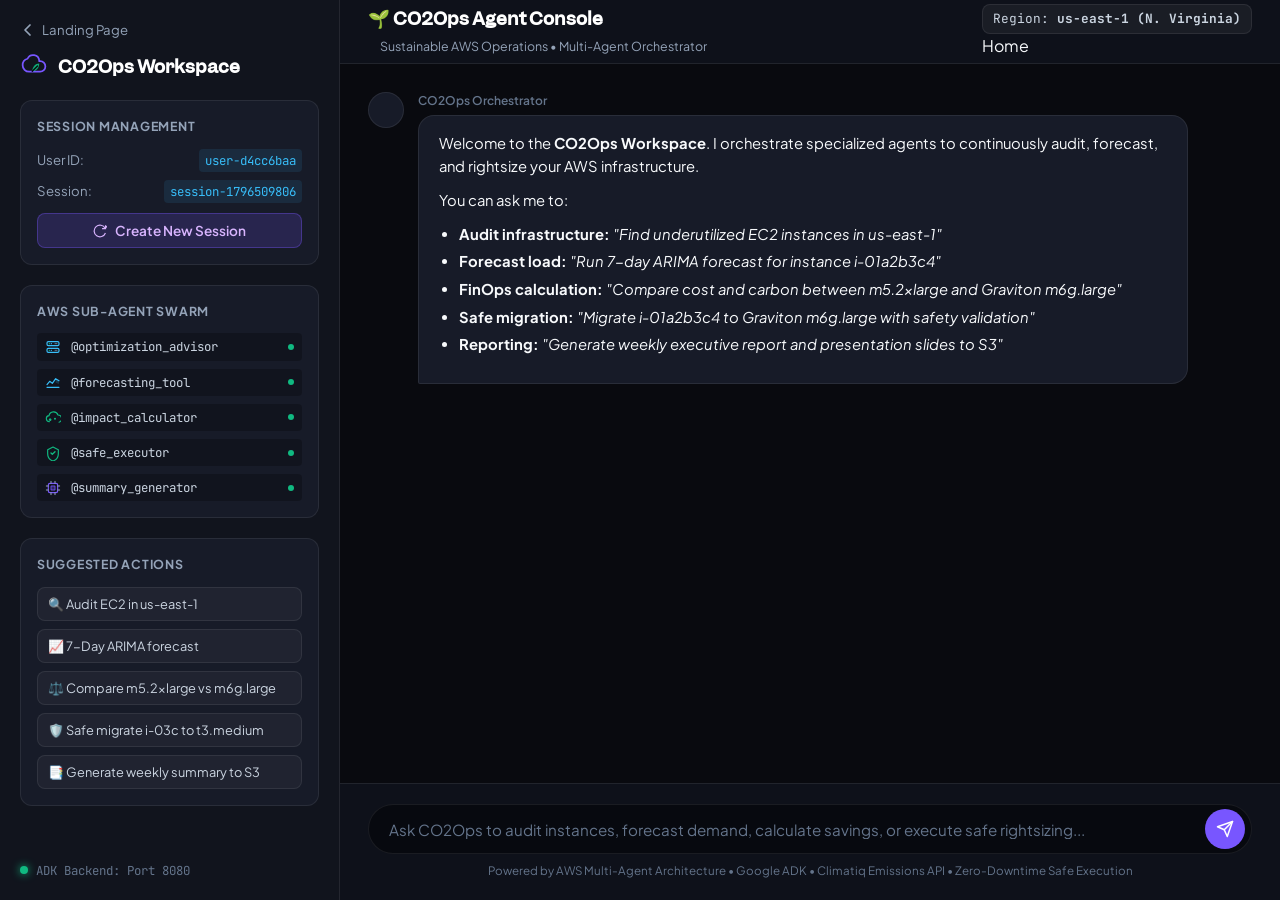
==== Frontend/workspace.html @ f63ed96a "Initial commit" ====
<!DOCTYPE html>
<html lang="en">
<head>
  <meta charset="UTF-8" />
  <meta name="viewport" content="width=device-width, initial-scale=1.0" />
  <title>CO2Ops — Agent Workspace</title>
  <link rel="preconnect" href="https://fonts.googleapis.com" />
  <link rel="preconnect" href="https://fonts.gstatic.com" crossorigin />
  <link href="https://fonts.googleapis.com/css2?family=Plus+Jakarta+Sans:wght@400;500;600;700;800&family=JetBrains+Mono:wght@400;500;600&display=swap" rel="stylesheet" />
  <link rel="stylesheet" href="./style.css" />
</head>
<body class="workspace-body">
  <!-- SVG Symbols Definition for CO2Ops -->
  <svg style="display: none;" xmlns="http://www.w3.org/2000/svg">
    <!-- Brand Logo: Eco Cloud with Leaf -->
    <symbol id="icon-co2ops-brand" viewBox="0 0 32 32">
      <path d="M22 10a7 7 0 0 0-13.4-2.3A7.5 7.5 0 0 0 3 15a7.5 7.5 0 0 0 7.5 7.5H23a6 6 0 0 0 0-12h-1z" fill="none" stroke="#7856ff" stroke-width="2" stroke-linecap="round" stroke-linejoin="round"/>
      <path d="M14 22c0-5 3.5-9 8-9 0 5-3.5 9-8 9z" fill="#10b981" opacity="0.9"/>
      <path d="M14 22l6-6" stroke="#07080b" stroke-width="1.5" stroke-linecap="round"/>
    </symbol>

    <!-- AWS EC2 Node -->
    <symbol id="icon-ec2-node" viewBox="0 0 24 24">
      <rect x="3" y="4" width="18" height="6" rx="2" fill="none" stroke="#38bdf8" stroke-width="1.75"/>
      <rect x="3" y="14" width="18" height="6" rx="2" fill="none" stroke="#38bdf8" stroke-width="1.75"/>
      <circle cx="6.5" cy="7" r="1" fill="#10b981"/>
      <circle cx="9.5" cy="7" r="1" fill="#38bdf8"/>
      <circle cx="6.5" cy="17" r="1" fill="#10b981"/>
      <circle cx="9.5" cy="17" r="1" fill="#38bdf8"/>
      <path d="M15 7h3M15 17h3" stroke="#64748b" stroke-width="1.5" stroke-linecap="round"/>
    </symbol>

    <!-- AWS Graviton ARM64 Chip -->
    <symbol id="icon-graviton-chip" viewBox="0 0 24 24">
      <rect x="5" y="5" width="14" height="14" rx="2.5" fill="none" stroke="#7856ff" stroke-width="1.75"/>
      <path d="M9 9h6v6H9z" fill="#7856ff" fill-opacity="0.3" stroke="#7856ff" stroke-width="1.2"/>
      <path d="M9 2v3M15 2v3M9 19v3M15 19v3M2 9h3M2 15h3M19 9h3M19 15h3" stroke="#94a3b8" stroke-width="1.5" stroke-linecap="round"/>
    </symbol>

    <!-- Carbon CO2 Molecule Cloud -->
    <symbol id="icon-co2-cloud" viewBox="0 0 24 24">
      <path d="M6.5 19a4.5 4.5 0 0 1-.5-8.97A7 7 0 0 1 19.5 9a5.5 5.5 0 0 1 1.5 10.79" fill="none" stroke="#10b981" stroke-width="1.75" stroke-linecap="round"/>
      <path d="M9 14.5a2 2 0 1 0 0 3 2 2 0 0 0 0-3zm6-1.5a1.5 1.5 0 1 1 0 3 1.5 1.5 0 0 1 0-3z" fill="#10b981"/>
    </symbol>

    <!-- 7-Day ARIMA Predictive Curve -->
    <symbol id="icon-arima-chart" viewBox="0 0 24 24">
      <path d="M3 20h18M3 16l4-5 4 3 5-7 5 3" fill="none" stroke="#38bdf8" stroke-width="1.75" stroke-linecap="round" stroke-linejoin="round"/>
      <path d="M16 7l5 3v5l-5-2z" fill="#38bdf8" fill-opacity="0.2"/>
    </symbol>

    <!-- Zero-Downtime Safe Shield -->
    <symbol id="icon-safe-shield" viewBox="0 0 24 24">
      <path d="M12 3l8 4v6c0 5-3.5 9.5-8 11-4.5-1.5-8-6-8-11V7l8-4z" fill="none" stroke="#10b981" stroke-width="1.75" stroke-linecap="round" stroke-linejoin="round"/>
      <path d="M9 12l2 2 4-4" fill="none" stroke="#10b981" stroke-width="2" stroke-linecap="round" stroke-linejoin="round"/>
    </symbol>

    <!-- Spark AI -->
    <symbol id="icon-copilot-spark" viewBox="0 0 24 24">
      <path d="M12 2L14.4 8.6L21 11L14.4 13.4L12 20L9.6 13.4L3 11L9.6 8.6L12 2Z" fill="url(#spark-grad)"/>
      <defs>
        <linearGradient id="spark-grad" x1="3" y1="2" x2="21" y2="20" gradientUnits="userSpaceOnUse">
          <stop stop-color="#7856ff"/>
          <stop offset="1" stop-color="#10b981"/>
        </linearGradient>
      </defs>
    </symbol>
  </svg>

  <div class="workspace-layout">
    <!-- Workspace Sidebar -->
    <aside class="workspace-sidebar">
      <div class="workspace-sidebar-header">
        <a href="./index.html" class="workspace-back-link" title="Return to Landing Page">
          <svg width="16" height="16" viewBox="0 0 16 16" fill="none"><path d="M10 13L5 8L10 3" stroke="currentColor" stroke-width="1.75" stroke-linecap="round" stroke-linejoin="round"/></svg>
          <span>Landing Page</span>
        </a>
        <div class="workspace-brand">
          <svg width="28" height="28"><use href="#icon-co2ops-brand"/></svg>
          <span class="brand-title">CO2Ops Workspace</span>
        </div>
      </div>

      <!-- Session Management -->
      <div class="session-card">
        <div class="session-card-title">Session Management</div>
        <div class="session-info-row">
          <span class="session-label">User ID:</span>
          <code id="ws-user-id" class="session-val">Loading...</code>
        </div>
        <div class="session-info-row">
          <span class="session-label">Session:</span>
          <code id="ws-session-id" class="session-val">Loading...</code>
        </div>
        <button id="ws-new-session-btn" class="btn-new-session">
          <svg width="14" height="14" viewBox="0 0 24 24" fill="none" stroke="currentColor" stroke-width="2"><path d="M21.5 2v6h-6M21.34 15.57a10 10 0 1 1-.57-8.38l5.67-5.67"/></svg>
          <span>Create New Session</span>
        </button>
      </div>

      <!-- Active Sub-Agents Status -->
      <div class="agent-swarm-card">
        <div class="session-card-title">AWS Sub-Agent Swarm</div>
        <ul class="swarm-list">
          <li class="swarm-item online">
            <svg width="16" height="16"><use href="#icon-ec2-node"/></svg>
            <span>@optimization_advisor</span>
            <span class="badge-dot"></span>
          </li>
          <li class="swarm-item online">
            <svg width="16" height="16"><use href="#icon-arima-chart"/></svg>
            <span>@forecasting_tool</span>
            <span class="badge-dot"></span>
          </li>
          <li class="swarm-item online">
            <svg width="16" height="16"><use href="#icon-co2-cloud"/></svg>
            <span>@impact_calculator</span>
            <span class="badge-dot"></span>
          </li>
          <li class="swarm-item online">
            <svg width="16" height="16"><use href="#icon-safe-shield"/></svg>
            <span>@safe_executor</span>
            <span class="badge-dot"></span>
          </li>
          <li class="swarm-item online">
            <svg width="16" height="16"><use href="#icon-graviton-chip"/></svg>
            <span>@summary_generator</span>
            <span class="badge-dot"></span>
          </li>
        </ul>
      </div>

      <!-- Quick Action Prompts -->
      <div class="quick-prompts-card">
        <div class="session-card-title">Suggested Actions</div>
        <div class="quick-chips">
          <button class="quick-chip" data-prompt="Audit my AWS EC2 fleet in us-east-1 for underutilized instances and carbon waste">
            🔍 Audit EC2 in us-east-1
          </button>
          <button class="quick-chip" data-prompt="Forecast 7-day CPU load for i-01a2b3c4d5e6f7g80 using ARIMA">
            📈 7-Day ARIMA forecast
          </button>
          <button class="quick-chip" data-prompt="Compare cost and carbon emissions between m5.2xlarge and Graviton m6g.large">
            ⚖️ Compare m5.2xlarge vs m6g.large
          </button>
          <button class="quick-chip" data-prompt="Execute safe migration of instance i-03c4d5e6f7g8012a to t3.medium with zero downtime">
            🛡️ Safe migrate i-03c to t3.medium
          </button>
          <button class="quick-chip" data-prompt="Generate weekly AWS sustainability executive summary report and upload to S3">
            📑 Generate weekly summary to S3
          </button>
        </div>
      </div>

      <div class="workspace-sidebar-footer">
        <div class="backend-pill">
          <span class="status-indicator live"></span>
          <span>ADK Backend: Port 8080</span>
        </div>
      </div>
    </aside>

    <!-- Main Chat Workspace -->
    <main class="workspace-main">
      <!-- Top Bar -->
      <header class="workspace-topbar">
        <div class="topbar-left">
          <h1 class="topbar-title">🌱 CO2Ops Agent Console</h1>
          <span class="topbar-sub">Sustainable AWS Operations • Multi-Agent Orchestrator</span>
        </div>
        <div class="topbar-right">
          <div class="badge-region">Region: <strong>us-east-1 (N. Virginia)</strong></div>
          <a href="./index.html" class="btn-ghost-nav">Home</a>
        </div>
      </header>

      <!-- Chat History -->
      <div id="ws-chat-history" class="chat-history-container">
        <!-- Welcome Message -->
        <div class="chat-message assistant-msg">
          <div class="msg-avatar">
            <svg width="20" height="20"><use href="#icon-copilot-spark"/></svg>
          </div>
          <div class="msg-content">
            <div class="msg-sender">CO2Ops Orchestrator</div>
            <div class="msg-text">
              <p>Welcome to the <strong>CO2Ops Workspace</strong>. I orchestrate specialized agents to continuously audit, forecast, and rightsize your AWS infrastructure.</p>
              <p>You can ask me to:</p>
              <ul>
                <li><strong>Audit infrastructure:</strong> <em>"Find underutilized EC2 instances in us-east-1"</em></li>
                <li><strong>Forecast load:</strong> <em>"Run 7-day ARIMA forecast for instance i-01a2b3c4"</em></li>
                <li><strong>FinOps calculation:</strong> <em>"Compare cost and carbon between m5.2xlarge and Graviton m6g.large"</em></li>
                <li><strong>Safe migration:</strong> <em>"Migrate i-01a2b3c4 to Graviton m6g.large with safety validation"</em></li>
                <li><strong>Reporting:</strong> <em>"Generate weekly executive report and presentation slides to S3"</em></li>
              </ul>
            </div>
          </div>
        </div>
      </div>

      <!-- Chat Input Form -->
      <footer class="workspace-input-bar">
        <form id="ws-chat-form" class="chat-form">
          <div class="input-wrapper">
            <input 
              type="text" 
              id="ws-chat-input" 
              placeholder="Ask CO2Ops to audit instances, forecast demand, calculate savings, or execute safe rightsizing..." 
              autocomplete="off"
              required 
            />
            <button type="submit" id="ws-send-btn" class="send-btn" title="Send message">
              <svg width="18" height="18" viewBox="0 0 24 24" fill="none" stroke="currentColor" stroke-width="2" stroke-linecap="round" stroke-linejoin="round">
                <line x1="22" y1="2" x2="11" y2="13"></line>
                <polygon points="22 2 15 22 11 13 2 9 22 2"></polygon>
              </svg>
            </button>
          </div>
        </form>
        <div class="input-caption">
          Powered by AWS Multi-Agent Architecture • Google ADK • Climatiq Emissions API • Zero-Downtime Safe Execution
        </div>
      </footer>
    </main>
  </div>

  <script src="./main.js"></script>
</body>
</html>
---- Frontend/style.css ----
/* ==========================================================================
   CO2Ops — Mixpanel-Authentic Design System & Workspace Styling
   Directly modeled on Mixpanel (mixpanel.com/home) & Framer Design Tokens
   Fonts: Garnett Medium/Regular, ABC Arizona Text Italic, Inter
   Palette: Warm Cream (#FAF9F5 / #FFFFFF), Deep Charcoal (#1F2023),
            Mixpanel Purple (#7856FF), Mint Green (#00332A / #EBF6F1),
            Coral (#CC5849 / #FAF0ED)
   ========================================================================== */

/* --- Local Mixpanel Fonts --- */
@font-face {
  font-family: "Garnett Medium";
  src: url("./assets/mixpanel/fonts/rEHnEvAsgbukh0QUeqSHBvG6PnI.woff2") format("woff2");
  font-display: swap;
  font-weight: 500;
  font-style: normal;
}

@font-face {
  font-family: "Garnett Regular";
  src: url("./assets/mixpanel/fonts/v6eZbzgEth8Leebqk8eQxltDlKQ.woff2") format("woff2");
  font-display: swap;
  font-weight: 400;
  font-style: normal;
}

@font-face {
  font-family: "Arizona Italic";
  src: url("./assets/mixpanel/fonts/aYR370jg1DL62OsIQpDG2mhc.woff2") format("woff2");
  font-display: swap;
  font-weight: 300;
  font-style: italic;
}

@font-face {
  font-family: "Apercu Pro";
  src: url("./assets/mixpanel/fonts/8K8wTfBIzzMXHg72z4VHnOIBNZk.woff2") format("woff2");
  font-display: swap;
  font-weight: 500;
  font-style: normal;
}

:root {
  /* Canvas & Backgrounds */
  --mp-canvas: #faf9f5;
  --mp-surface-white: #ffffff;
  --mp-surface-cream: #f4f3ed;
  --mp-surface-gray: #f3f3f7;
  --mp-surface-dark: #1f2023;
  --mp-surface-black: #111215;

  /* Text colors */
  --mp-text-primary: #1f2023;
  --mp-text-secondary: #5f6168;
  --mp-text-muted: #8e9099;
  --mp-text-light: #f4f4f6;

  /* Accents */
  --mp-purple: #7856ff;
  --mp-purple-hover: #6342e8;
  --mp-purple-tint: rgba(120, 86, 255, 0.08);
  --mp-purple-glow: rgba(120, 86, 255, 0.25);

  --mp-green-dark: #00332a;
  --mp-green-mint: #ebf6f1;
  --mp-green-accent: #00a36c;

  --mp-coral-dark: #661d2d;
  --mp-coral-tint: #faf0ed;
  --mp-coral-accent: #cc5849;

  --mp-blue-accent: #2563eb;
  --mp-amber-accent: #d97706;

  /* Borders */
  --mp-border-subtle: #e7e7eb;
  --mp-border-medium: #d4d4dc;
  --mp-border-dark: rgba(255, 255, 255, 0.1);

  /* Typography */
  --font-garnett: "Garnett Medium", "Plus Jakarta Sans", -apple-system, sans-serif;
  --font-editorial: "Arizona Italic", "Playfair Display", "Newsreader", serif;
  --font-body: "Inter", "Plus Jakarta Sans", -apple-system, sans-serif;
  --font-mono: "JetBrains Mono", monospace;

  /* Radii */
  --radius-sm: 8px;
  --radius-md: 12px;
  --radius-lg: 20px;
  --radius-xl: 32px;
  --radius-full: 9999px;

  /* Shadows */
  --shadow-subtle: 0 1px 3px rgba(0, 0, 0, 0.04), 0 1px 2px rgba(0, 0, 0, 0.02);
  --shadow-card: 0 4px 20px rgba(0, 0, 0, 0.06), 0 1px 3px rgba(0, 0, 0, 0.04);
  --shadow-float: 0 20px 40px rgba(0, 0, 0, 0.08), 0 1px 4px rgba(0, 0, 0, 0.04);
}

/* Reset & Base */
*, *::before, *::after {
  box-sizing: border-box;
  margin: 0;
  padding: 0;
}

html {
  scroll-behavior: smooth;
  color-scheme: light;
}

body {
  font-family: var(--font-body);
  color: var(--mp-text-primary);
  background-color: var(--mp-canvas);
  line-height: 1.55;
  -webkit-font-smoothing: antialiased;
}

a {
  color: inherit;
  text-decoration: none;
}

button, input {
  font-family: inherit;
}

.mp-container {
  width: 100%;
  max-width: 1240px;
  margin: 0 auto;
  padding: 0 28px;
}

/* ==========================================================================
   MIXPANEL LANDING PAGE
   ========================================================================== */

/* Top Notification Banner */
.mp-top-banner {
  background: var(--mp-surface-dark);
  color: #ffffff;
  font-size: 0.825rem;
  font-weight: 500;
  text-align: center;
  padding: 10px 16px;
  display: flex;
  align-items: center;
  justify-content: center;
  gap: 8px;
}

.mp-banner-link {
  display: inline-flex;
  align-items: center;
  gap: 6px;
  color: #d8b4fe;
  transition: color 0.15s ease;
}

.mp-banner-link:hover {
  color: #ffffff;
}

/* Sticky Mixpanel Header */
.mp-header {
  position: sticky;
  top: 0;
  z-index: 1000;
  background: rgba(250, 249, 245, 0.92);
  backdrop-filter: blur(16px);
  border-bottom: 1px solid var(--mp-border-subtle);
  height: 72px;
  display: flex;
  align-items: center;
  transition: all 0.2s ease;
}

.mp-header-inner {
  display: flex;
  align-items: center;
  justify-content: space-between;
  width: 100%;
}

.mp-logo {
  display: flex;
  align-items: center;
  gap: 10px;
}

.mp-logo-text {
  font-family: var(--font-garnett);
  font-size: 1.35rem;
  font-weight: 700;
  letter-spacing: -0.03em;
  color: var(--mp-text-primary);
}

.mp-nav-menu {
  display: none;
  align-items: center;
  gap: 32px;
}

@media (min-width: 860px) {
  .mp-nav-menu {
    display: flex;
  }
}

.mp-nav-item {
  font-size: 0.925rem;
  font-weight: 500;
  color: var(--mp-text-secondary);
  display: flex;
  align-items: center;
  gap: 4px;
  transition: color 0.15s ease;
}

.mp-nav-item:hover {
  color: var(--mp-text-primary);
}

.mp-header-actions {
  display: flex;
  align-items: center;
  gap: 16px;
}

.mp-btn-text {
  font-size: 0.9rem;
  font-weight: 600;
  color: var(--mp-text-primary);
  padding: 8px 12px;
  transition: opacity 0.15s ease;
}

.mp-btn-text:hover {
  opacity: 0.7;
}

.mp-btn-pill-primary {
  display: inline-flex;
  align-items: center;
  gap: 8px;
  background: var(--mp-surface-dark);
  color: #ffffff;
  font-size: 0.9rem;
  font-weight: 600;
  padding: 10px 22px;
  border-radius: var(--radius-full);
  transition: all 0.2s ease;
  box-shadow: 0 2px 8px rgba(0, 0, 0, 0.12);
}

.mp-btn-pill-primary:hover {
  background: #000000;
  transform: translateY(-1px);
  box-shadow: 0 4px 14px rgba(0, 0, 0, 0.18);
}

.mp-btn-pill-purple {
  display: inline-flex;
  align-items: center;
  gap: 8px;
  background: var(--mp-purple);
  color: #ffffff;
  font-size: 0.95rem;
  font-weight: 600;
  padding: 12px 28px;
  border-radius: var(--radius-full);
  transition: all 0.2s ease;
  box-shadow: 0 4px 16px var(--mp-purple-glow);
}

.mp-btn-pill-purple:hover {
  background: var(--mp-purple-hover);
  transform: translateY(-2px);
  box-shadow: 0 8px 24px var(--mp-purple-glow);
}

.mp-btn-pill-secondary {
  display: inline-flex;
  align-items: center;
  gap: 8px;
  background: var(--mp-surface-white);
  border: 1px solid var(--mp-border-medium);
  color: var(--mp-text-primary);
  font-size: 0.95rem;
  font-weight: 600;
  padding: 12px 26px;
  border-radius: var(--radius-full);
  transition: all 0.2s ease;
  box-shadow: var(--shadow-subtle);
}

.mp-btn-pill-secondary:hover {
  background: #f7f7fa;
  border-color: #bcbcc6;
}

/* Hero Section */
.mp-hero {
  padding: 72px 0 90px;
  text-align: center;
}

.mp-hero-tag {
  font-family: var(--font-garnett);
  font-size: 0.85rem;
  font-weight: 600;
  text-transform: uppercase;
  letter-spacing: 0.06em;
  color: var(--mp-purple);
  margin-bottom: 20px;
}

.mp-hero-h1 {
  font-family: var(--font-garnett);
  font-size: clamp(2.75rem, 5.5vw, 4.5rem);
  font-weight: 700;
  line-height: 1.12;
  letter-spacing: -0.035em;
  color: var(--mp-text-primary);
  max-width: 960px;
  margin: 0 auto 24px;
}

.mp-editorial-italic {
  font-family: var(--font-editorial);
  font-weight: 400;
  font-style: italic;
  letter-spacing: -0.01em;
  color: var(--mp-purple);
}

.mp-hero-sub {
  font-size: clamp(1.1rem, 2vw, 1.25rem);
  color: var(--mp-text-secondary);
  max-width: 720px;
  margin: 0 auto 36px;
  line-height: 1.6;
}

.mp-hero-actions {
  display: flex;
  align-items: center;
  justify-content: center;
  gap: 16px;
  margin-bottom: 28px;
  flex-wrap: wrap;
}

.mp-hero-review {
  display: inline-flex;
  align-items: center;
  gap: 8px;
  font-size: 0.85rem;
  color: var(--mp-text-muted);
  margin-bottom: 60px;
}

.mp-stars {
  color: #f59e0b;
}

/* Mixpanel Hero Product Showcase Window */
.mp-showcase-container {
  max-width: 1140px;
  margin: 0 auto;
}

.mp-showcase-window {
  background: var(--mp-surface-white);
  border: 1px solid var(--mp-border-subtle);
  border-radius: var(--radius-lg);
  box-shadow: var(--shadow-float);
  overflow: hidden;
  text-align: left;
}

.mp-showcase-topbar {
  background: #fbfbfd;
  border-bottom: 1px solid var(--mp-border-subtle);
  padding: 12px 20px;
  display: flex;
  align-items: center;
  justify-content: space-between;
}

.mp-window-controls {
  display: flex;
  gap: 7px;
}

.mp-win-dot {
  width: 10px;
  height: 10px;
  border-radius: 50%;
}
.mp-win-dot.d1 { background: #ff5f56; }
.mp-win-dot.d2 { background: #ffbd2e; }
.mp-win-dot.d3 { background: #27c93f; }

.mp-showcase-tabs {
  display: flex;
  gap: 4px;
}

.mp-tab-item {
  font-size: 0.8rem;
  font-weight: 600;
  padding: 5px 12px;
  border-radius: var(--radius-sm);
  color: var(--mp-text-secondary);
}

.mp-tab-item.active {
  background: var(--mp-surface-white);
  color: var(--mp-text-primary);
  box-shadow: var(--shadow-subtle);
}

.mp-live-tag {
  display: flex;
  align-items: center;
  gap: 6px;
  font-size: 0.775rem;
  color: var(--mp-green-accent);
  font-weight: 600;
}

.mp-live-dot {
  width: 7px;
  height: 7px;
  border-radius: 50%;
  background: var(--mp-green-accent);
  animation: pulseGreen 2s infinite;
}

@keyframes pulseGreen {
  0%, 100% { opacity: 1; transform: scale(1); }
  50% { opacity: 0.4; transform: scale(0.85); }
}

/* Mixpanel Query Bar inside showcase */
.mp-query-bar {
  background: #fcfcfd;
  border-bottom: 1px solid var(--mp-border-subtle);
  padding: 12px 24px;
  display: flex;
  align-items: center;
  gap: 16px;
  flex-wrap: wrap;
}

.mp-query-group {
  display: flex;
  align-items: center;
  gap: 8px;
  font-size: 0.825rem;
}

.mp-query-label {
  color: var(--mp-text-muted);
  font-weight: 500;
}

.mp-query-chip {
  display: inline-flex;
  align-items: center;
  gap: 6px;
  background: var(--mp-surface-white);
  border: 1px solid var(--mp-border-medium);
  padding: 4px 10px;
  border-radius: var(--radius-full);
  font-weight: 600;
  color: var(--mp-text-primary);
  font-size: 0.8rem;
}

.mp-query-chip.purple {
  background: var(--mp-purple-tint);
  border-color: rgba(120, 86, 255, 0.3);
  color: var(--mp-purple);
}

/* Showcase Body: Multi-Series Chart & Agent Insight */
.mp-showcase-body {
  padding: 28px 24px;
  position: relative;
  background: var(--mp-surface-white);
}

.mp-chart-legend {
  display: flex;
  gap: 20px;
  margin-bottom: 20px;
}

.mp-legend-item {
  display: flex;
  align-items: center;
  gap: 8px;
  font-size: 0.8rem;
  font-weight: 500;
  color: var(--mp-text-secondary);
}

.mp-legend-color {
  width: 12px;
  height: 4px;
  border-radius: 2px;
}
.mp-legend-color.c1 { background: var(--mp-purple); }
.mp-legend-color.c2 { background: var(--mp-green-accent); }
.mp-legend-color.c3 { background: #38bdf8; }

.mp-chart-canvas-wrap {
  width: 100%;
  height: 220px;
  margin-bottom: 20px;
}

.mp-chart-canvas-wrap svg {
  width: 100%;
  height: 100%;
}

/* Mixpanel AI Agent Callout Overlay Bubble */
.mp-agent-callout {
  background: #ffffff;
  border: 1px solid rgba(120, 86, 255, 0.35);
  border-radius: var(--radius-md);
  box-shadow: 0 12px 32px rgba(120, 86, 255, 0.12), 0 2px 8px rgba(0,0,0,0.04);
  padding: 16px 20px;
  display: flex;
  align-items: flex-start;
  gap: 16px;
  max-width: 760px;
  margin: 0 auto;
}

.mp-agent-spark-icon {
  flex-shrink: 0;
  width: 36px;
  height: 36px;
  border-radius: 50%;
  background: var(--mp-purple-tint);
  display: flex;
  align-items: center;
  justify-content: center;
}

.mp-agent-callout-content {
  flex-grow: 1;
}

.mp-agent-header {
  display: flex;
  align-items: center;
  justify-content: space-between;
  margin-bottom: 4px;
}

.mp-agent-badge {
  font-size: 0.8rem;
  font-weight: 700;
  color: var(--mp-purple);
  text-transform: uppercase;
  letter-spacing: 0.04em;
}

.mp-agent-time {
  font-size: 0.75rem;
  color: var(--mp-text-muted);
}

.mp-agent-message {
  font-size: 0.9rem;
  color: var(--mp-text-primary);
  line-height: 1.5;
}

.mp-agent-action-row {
  margin-top: 10px;
  display: flex;
  gap: 10px;
}

.mp-btn-action-small {
  font-size: 0.775rem;
  font-weight: 600;
  padding: 4px 12px;
  border-radius: var(--radius-full);
  background: var(--mp-purple);
  color: #ffffff;
  transition: opacity 0.15s ease;
}

.mp-btn-action-small:hover {
  opacity: 0.9;
}

/* Logos Strip */
.mp-logos-strip {
  padding: 60px 0 80px;
  text-align: center;
  border-bottom: 1px solid var(--mp-border-subtle);
}

.mp-logos-title {
  font-size: 0.85rem;
  font-weight: 600;
  text-transform: uppercase;
  letter-spacing: 0.06em;
  color: var(--mp-text-muted);
  margin-bottom: 32px;
}

.mp-logos-grid {
  display: flex;
  align-items: center;
  justify-content: center;
  gap: 48px;
  flex-wrap: wrap;
}

.mp-logo-partner {
  display: flex;
  align-items: center;
  gap: 10px;
  font-size: 1.1rem;
  font-weight: 700;
  color: #71737d;
  filter: grayscale(1);
  opacity: 0.8;
  transition: all 0.2s ease;
}

.mp-logo-partner:hover {
  filter: grayscale(0);
  opacity: 1;
  color: var(--mp-text-primary);
}

/* Pillars Section (Mixpanel's signature layout) */
.mp-pillar-section {
  padding: 100px 0;
  border-bottom: 1px solid var(--mp-border-subtle);
}

.mp-pillar-row {
  display: grid;
  grid-template-columns: 1fr;
  gap: 48px;
  align-items: center;
}

@media (min-width: 860px) {
  .mp-pillar-row {
    grid-template-columns: 1fr 1fr;
    gap: 80px;
  }
  .mp-pillar-row.reverse {
    direction: rtl;
  }
  .mp-pillar-row.reverse > * {
    direction: ltr;
  }
}

.mp-pillar-tag {
  font-family: var(--font-garnett);
  font-size: 0.825rem;
  font-weight: 600;
  text-transform: uppercase;
  letter-spacing: 0.06em;
  color: var(--mp-purple);
  margin-bottom: 12px;
  display: inline-block;
}

.mp-pillar-h2 {
  font-family: var(--font-garnett);
  font-size: clamp(2rem, 3.2vw, 2.75rem);
  font-weight: 700;
  line-height: 1.15;
  letter-spacing: -0.03em;
  margin-bottom: 18px;
  color: var(--mp-text-primary);
}

.mp-pillar-desc {
  font-size: 1.05rem;
  color: var(--mp-text-secondary);
  line-height: 1.6;
  margin-bottom: 24px;
}

.mp-pillar-bullets {
  list-style: none;
  display: flex;
  flex-direction: column;
  gap: 12px;
  margin-bottom: 32px;
}

.mp-bullet-item {
  display: flex;
  align-items: flex-start;
  gap: 12px;
  font-size: 0.95rem;
  color: var(--mp-text-primary);
}

.mp-bullet-check {
  color: var(--mp-purple);
  font-weight: 700;
  flex-shrink: 0;
  margin-top: 2px;
}

/* Pillar Visual Card */
.mp-pillar-visual {
  background: var(--mp-surface-white);
  border: 1px solid var(--mp-border-subtle);
  border-radius: var(--radius-lg);
  box-shadow: var(--shadow-card);
  padding: 32px;
}

.mp-card-title {
  font-family: var(--font-garnett);
  font-size: 1.1rem;
  font-weight: 600;
  margin-bottom: 20px;
  color: var(--mp-text-primary);
}

.mp-stat-row {
  display: flex;
  justify-content: space-between;
  align-items: center;
  padding: 12px 0;
  border-bottom: 1px solid var(--mp-border-subtle);
  font-size: 0.9rem;
}

.mp-stat-row:last-child {
  border-bottom: none;
}

.mp-stat-label {
  color: var(--mp-text-secondary);
}

.mp-stat-value {
  font-family: var(--font-mono);
  font-weight: 600;
  color: var(--mp-text-primary);
}

.mp-stat-value.green {
  color: var(--mp-green-accent);
}

.mp-stat-value.purple {
  color: var(--mp-purple);
}

/* Bento Grid Section */
.mp-bento-section {
  padding: 110px 0;
  background: var(--mp-surface-white);
  border-bottom: 1px solid var(--mp-border-subtle);
}

.mp-bento-header {
  text-align: center;
  max-width: 760px;
  margin: 0 auto 64px;
}

.mp-bento-grid {
  display: grid;
  grid-template-columns: 1fr;
  gap: 28px;
}

@media (min-width: 768px) {
  .mp-bento-grid {
    grid-template-columns: repeat(3, 1fr);
  }
  .mp-bento-col-2 {
    grid-column: span 2;
  }
}

.mp-bento-card {
  border: 1px solid var(--mp-border-subtle);
  border-radius: var(--radius-lg);
  padding: 36px 32px;
  transition: all 0.2s ease;
  display: flex;
  flex-direction: column;
}

.mp-bento-card.bg-cream {
  background: var(--mp-surface-cream);
}

.mp-bento-card.bg-mint {
  background: var(--mp-green-mint);
}

.mp-bento-card.bg-purple {
  background: #f7f4ff;
}

.mp-bento-card.bg-gray {
  background: var(--mp-surface-gray);
}

.mp-bento-card:hover {
  transform: translateY(-3px);
  box-shadow: var(--shadow-card);
}

.mp-bento-icon {
  width: 44px;
  height: 44px;
  border-radius: var(--radius-md);
  background: var(--mp-surface-white);
  display: flex;
  align-items: center;
  justify-content: center;
  margin-bottom: 24px;
  box-shadow: var(--shadow-subtle);
}

.mp-bento-h3 {
  font-family: var(--font-garnett);
  font-size: 1.25rem;
  font-weight: 600;
  margin-bottom: 12px;
  color: var(--mp-text-primary);
}

.mp-bento-p {
  font-size: 0.95rem;
  color: var(--mp-text-secondary);
  line-height: 1.6;
}

/* Testimonial Quote */
.mp-testimonial-section {
  padding: 100px 0;
  text-align: center;
}

.mp-quote-mark {
  font-family: var(--font-editorial);
  font-size: 5rem;
  line-height: 1;
  color: var(--mp-purple);
  margin-bottom: -20px;
}

.mp-testimonial-text {
  font-family: var(--font-garnett);
  font-size: clamp(1.5rem, 2.7vw, 2.25rem);
  font-weight: 500;
  line-height: 1.35;
  color: var(--mp-text-primary);
  max-width: 860px;
  margin: 0 auto 32px;
}

.mp-author-row {
  display: inline-flex;
  align-items: center;
  gap: 14px;
}

.mp-author-avatar {
  width: 48px;
  height: 48px;
  border-radius: 50%;
  background: var(--mp-surface-dark);
  color: #ffffff;
  display: flex;
  align-items: center;
  justify-content: center;
  font-weight: 700;
}

.mp-author-info {
  text-align: left;
}

.mp-author-name {
  font-size: 0.95rem;
  font-weight: 700;
  color: var(--mp-text-primary);
}

.mp-author-title {
  font-size: 0.8rem;
  color: var(--mp-text-muted);
}

/* Dark CTA Section */
.mp-cta-section {
  background: var(--mp-surface-dark);
  color: #ffffff;
  padding: 100px 0;
  text-align: center;
}

.mp-cta-h2 {
  font-family: var(--font-garnett);
  font-size: clamp(2.5rem, 4.5vw, 3.75rem);
  font-weight: 700;
  line-height: 1.15;
  letter-spacing: -0.03em;
  margin-bottom: 20px;
}

.mp-cta-p {
  font-size: 1.15rem;
  color: #a1a1aa;
  max-width: 600px;
  margin: 0 auto 36px;
}

/* Mixpanel 5-Column Footer */
.mp-footer {
  background: #111215;
  color: #a1a1aa;
  padding: 80px 0 40px;
  font-size: 0.875rem;
}

.mp-footer-grid {
  display: grid;
  grid-template-columns: 2fr repeat(4, 1fr);
  gap: 48px;
  margin-bottom: 64px;
}

@media (max-width: 860px) {
  .mp-footer-grid {
    grid-template-columns: 1fr 1fr;
  }
}

.mp-footer-brand p {
  margin: 16px 0 24px;
  max-width: 280px;
  line-height: 1.6;
  color: #71717a;
}

.mp-footer-status {
  display: flex;
  align-items: center;
  gap: 8px;
  font-size: 0.8rem;
  color: #e4e4e7;
}

.mp-footer-col h5 {
  font-family: var(--font-garnett);
  font-size: 0.85rem;
  font-weight: 700;
  text-transform: uppercase;
  letter-spacing: 0.05em;
  color: #ffffff;
  margin-bottom: 16px;
}

.mp-footer-col ul {
  list-style: none;
  display: flex;
  flex-direction: column;
  gap: 12px;
}

.mp-footer-col a {
  color: #a1a1aa;
  transition: color 0.15s ease;
}

.mp-footer-col a:hover {
  color: #ffffff;
}

.mp-footer-bottom {
  border-top: 1px solid rgba(255, 255, 255, 0.08);
  padding-top: 32px;
  display: flex;
  align-items: center;
  justify-content: space-between;
  flex-wrap: wrap;
  gap: 16px;
  font-size: 0.8rem;
  color: #71717a;
}

/* ==========================================================================
   WORKSPACE CONSOLE STYLING (Preserved & Polished)
   ========================================================================== */

.workspace-body {
  background-color: #0c0e14;
  height: 100vh;
  overflow: hidden;
  color: #f8fafc;
}

.workspace-layout {
  display: flex;
  height: 100vh;
  width: 100%;
}

.workspace-sidebar {
  width: 340px;
  flex-shrink: 0;
  background: #11141d;
  border-right: 1px solid rgba(255, 255, 255, 0.08);
  display: flex;
  flex-direction: column;
  padding: 20px;
  gap: 20px;
  overflow-y: auto;
}

.workspace-sidebar-header {
  display: flex;
  flex-direction: column;
  gap: 12px;
}

.workspace-back-link {
  display: inline-flex;
  align-items: center;
  gap: 6px;
  font-size: 0.825rem;
  color: #94a3b8;
  transition: color 0.15s ease;
}

.workspace-back-link:hover {
  color: #ffffff;
}

.workspace-brand {
  display: flex;
  align-items: center;
  gap: 10px;
}

.brand-title {
  font-family: var(--font-garnett);
  font-size: 1.1rem;
  font-weight: 700;
  color: #ffffff;
}

.session-card, .agent-swarm-card, .quick-prompts-card {
  background: #171b28;
  border: 1px solid rgba(255, 255, 255, 0.08);
  border-radius: var(--radius-md);
  padding: 16px;
}

.session-card-title {
  font-size: 0.775rem;
  font-weight: 700;
  text-transform: uppercase;
  letter-spacing: 0.06em;
  color: #94a3b8;
  margin-bottom: 12px;
}

.session-info-row {
  display: flex;
  justify-content: space-between;
  align-items: center;
  font-size: 0.825rem;
  margin-bottom: 8px;
}

.session-label {
  color: #94a3b8;
}

.session-val {
  font-family: var(--font-mono);
  font-size: 0.775rem;
  color: #38bdf8;
  background: rgba(56, 189, 248, 0.1);
  padding: 2px 6px;
  border-radius: 4px;
}

.btn-new-session {
  width: 100%;
  display: flex;
  align-items: center;
  justify-content: center;
  gap: 8px;
  background: rgba(120, 86, 255, 0.18);
  border: 1px solid rgba(120, 86, 255, 0.35);
  color: #d8b4fe;
  font-size: 0.85rem;
  font-weight: 600;
  padding: 8px 12px;
  border-radius: var(--radius-sm);
  cursor: pointer;
  margin-top: 10px;
  transition: all 0.15s ease;
}

.btn-new-session:hover {
  background: rgba(120, 86, 255, 0.3);
  color: #ffffff;
}

.swarm-list {
  list-style: none;
  display: flex;
  flex-direction: column;
  gap: 8px;
}

.swarm-item {
  display: flex;
  align-items: center;
  gap: 10px;
  font-family: var(--font-mono);
  font-size: 0.775rem;
  color: #cbd5e1;
  padding: 4px 8px;
  border-radius: 4px;
  background: rgba(0, 0, 0, 0.25);
}

.swarm-item .badge-dot {
  width: 6px;
  height: 6px;
  border-radius: 50%;
  background: #10b981;
  margin-left: auto;
}

.quick-chips {
  display: flex;
  flex-direction: column;
  gap: 8px;
}

.quick-chip {
  background: rgba(255, 255, 255, 0.04);
  border: 1px solid rgba(255, 255, 255, 0.08);
  color: #cbd5e1;
  font-size: 0.8rem;
  padding: 8px 10px;
  border-radius: var(--radius-sm);
  text-align: left;
  cursor: pointer;
  transition: all 0.15s ease;
}

.quick-chip:hover {
  background: rgba(120, 86, 255, 0.15);
  border-color: rgba(120, 86, 255, 0.35);
  color: #ffffff;
}

.workspace-sidebar-footer {
  margin-top: auto;
}

.backend-pill {
  display: flex;
  align-items: center;
  gap: 8px;
  font-size: 0.775rem;
  font-family: var(--font-mono);
  color: #64748b;
}

.status-indicator.live {
  width: 8px;
  height: 8px;
  border-radius: 50%;
  background: #10b981;
  box-shadow: 0 0 8px #10b981;
}

.workspace-main {
  flex-grow: 1;
  display: flex;
  flex-direction: column;
  height: 100vh;
  background: #090a0f;
}

.workspace-topbar {
  height: 64px;
  border-bottom: 1px solid rgba(255, 255, 255, 0.08);
  display: flex;
  align-items: center;
  justify-content: space-between;
  padding: 0 28px;
  background: #0e111a;
}

.topbar-title {
  font-family: var(--font-garnett);
  font-size: 1.1rem;
  font-weight: 700;
  color: #ffffff;
}

.topbar-sub {
  font-size: 0.775rem;
  color: #94a3b8;
  margin-left: 12px;
}

.badge-region {
  font-size: 0.8rem;
  font-family: var(--font-mono);
  background: rgba(255, 255, 255, 0.05);
  border: 1px solid rgba(255, 255, 255, 0.08);
  padding: 4px 10px;
  border-radius: var(--radius-sm);
  color: #cbd5e1;
}

.chat-history-container {
  flex-grow: 1;
  overflow-y: auto;
  padding: 28px;
  display: flex;
  flex-direction: column;
  gap: 20px;
}

.chat-message {
  display: flex;
  gap: 14px;
  max-width: 820px;
}

.chat-message.assistant-msg {
  align-self: flex-start;
}

.chat-message.user-msg {
  align-self: flex-end;
  flex-direction: row-reverse;
}

.msg-avatar {
  width: 36px;
  height: 36px;
  border-radius: 50%;
  background: #171b28;
  border: 1px solid rgba(255, 255, 255, 0.08);
  display: flex;
  align-items: center;
  justify-content: center;
  flex-shrink: 0;
}

.user-msg .msg-avatar {
  background: var(--mp-purple);
  color: #ffffff;
  font-weight: 700;
  font-size: 0.85rem;
}

.msg-content {
  display: flex;
  flex-direction: column;
  gap: 4px;
}

.msg-sender {
  font-size: 0.75rem;
  font-weight: 600;
  color: #64748b;
}

.user-msg .msg-sender {
  text-align: right;
}

.msg-text {
  background: #171b28;
  border: 1px solid rgba(255, 255, 255, 0.08);
  border-radius: 16px 16px 16px 2px;
  padding: 16px 20px;
  font-size: 0.925rem;
  line-height: 1.6;
  color: #f8fafc;
}

.user-msg .msg-text {
  background: linear-gradient(135deg, var(--mp-purple) 0%, #6366f1 100%);
  border-color: transparent;
  border-radius: 16px 16px 2px 16px;
  color: #ffffff;
}

.msg-text p {
  margin-bottom: 10px;
}

.msg-text p:last-child {
  margin-bottom: 0;
}

.msg-text ul {
  margin-left: 20px;
  margin-bottom: 10px;
}

.msg-text li {
  margin-bottom: 4px;
}

.msg-text code {
  font-family: var(--font-mono);
  font-size: 0.825rem;
  background: rgba(0, 0, 0, 0.35);
  padding: 2px 6px;
  border-radius: 4px;
}

.msg-text a {
  color: #38bdf8;
  text-decoration: underline;
}

.thinking-bubble {
  display: flex;
  align-items: center;
  gap: 12px;
  padding: 12px 18px;
  background: #171b28;
  border: 1px solid rgba(255, 255, 255, 0.08);
  border-radius: var(--radius-md);
  color: #94a3b8;
  font-size: 0.85rem;
  font-style: italic;
  width: fit-content;
}

.dot-flashing {
  position: relative;
  width: 6px;
  height: 6px;
  border-radius: 50%;
  background-color: var(--mp-purple);
  animation: dotFlashing 1s infinite linear alternate;
  animation-delay: 0.5s;
  margin: 0 16px;
}

.dot-flashing::before, .dot-flashing::after {
  content: '';
  display: inline-block;
  position: absolute;
  top: 0;
  width: 6px;
  height: 6px;
  border-radius: 50%;
  background-color: var(--mp-purple);
}

.dot-flashing::before {
  left: -12px;
  animation: dotFlashing 1s infinite alternate;
  animation-delay: 0s;
}

.dot-flashing::after {
  left: 12px;
  animation: dotFlashing 1s infinite alternate;
  animation-delay: 1s;
}

@keyframes dotFlashing {
  0% { opacity: 0.3; transform: translateY(2px); }
  100% { opacity: 1; transform: translateY(-2px); }
}

.workspace-input-bar {
  padding: 20px 28px;
  background: #0e111a;
  border-top: 1px solid rgba(255, 255, 255, 0.08);
}

.input-wrapper {
  display: flex;
  align-items: center;
  background: #07090f;
  border: 1px solid rgba(255, 255, 255, 0.08);
  border-radius: var(--radius-full);
  padding: 4px 6px 4px 20px;
  transition: border-color 0.2s ease;
}

.input-wrapper:focus-within {
  border-color: rgba(120, 86, 255, 0.5);
  box-shadow: 0 0 14px rgba(120, 86, 255, 0.3);
}

.input-wrapper input {
  flex-grow: 1;
  background: transparent;
  border: none;
  color: #ffffff;
  font-size: 0.95rem;
  outline: none;
  padding: 10px 0;
}

.input-wrapper input::placeholder {
  color: #64748b;
}

.send-btn {
  background: var(--mp-purple);
  color: #ffffff;
  border: none;
  width: 40px;
  height: 40px;
  border-radius: 50%;
  display: flex;
  align-items: center;
  justify-content: center;
  cursor: pointer;
  transition: all 0.2s ease;
}

.send-btn:hover {
  background: #9333ea;
  transform: scale(1.05);
}

.send-btn:disabled {
  opacity: 0.5;
  cursor: not-allowed;
  transform: none;
}

.input-caption {
  text-align: center;
  font-size: 0.725rem;
  color: #64748b;
  margin-top: 8px;
}
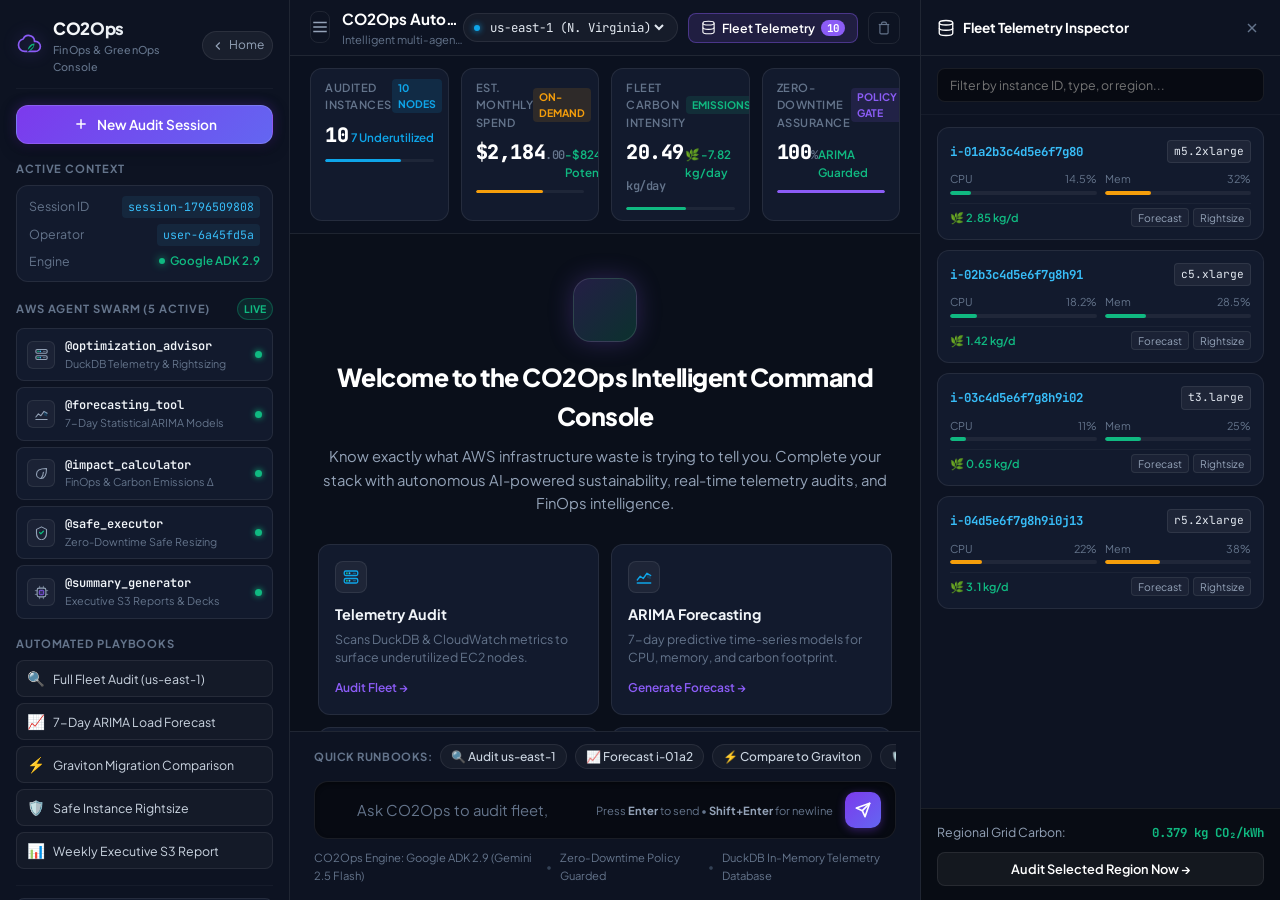
==== commit 37885124: "feat: redesign agent workspace UI/UX into enterprise FinOps and GreenOps console" ====
--- a/Frontend/workspace.html
+++ b/Frontend/workspace.html
@@ -3,225 +3,495 @@
 <head>
   <meta charset="UTF-8" />
   <meta name="viewport" content="width=device-width, initial-scale=1.0" />
-  <title>CO2Ops — Agent Workspace</title>
+  <title>CO2Ops — Autonomous FinOps & Sustainability Console</title>
+  
+  <!-- Modern Typography: Plus Jakarta Sans for UI, JetBrains Mono for Code/Telemetry -->
   <link rel="preconnect" href="https://fonts.googleapis.com" />
   <link rel="preconnect" href="https://fonts.gstatic.com" crossorigin />
-  <link href="https://fonts.googleapis.com/css2?family=Plus+Jakarta+Sans:wght@400;500;600;700;800&family=JetBrains+Mono:wght@400;500;600&display=swap" rel="stylesheet" />
+  <link href="https://fonts.googleapis.com/css2?family=JetBrains+Mono:ital,wght@0,400;0,500;0,600;0,700;1,400&family=Plus+Jakarta+Sans:wght@300;400;500;600;700;800&display=swap" rel="stylesheet" />
+  
   <link rel="stylesheet" href="./style.css" />
 </head>
-<body class="workspace-body">
-  <!-- SVG Symbols Definition for CO2Ops -->
+<body class="workspace-body dark-theme">
+
+  <!-- SVG Symbols Library for Enterprise Cloud Architecture -->
   <svg style="display: none;" xmlns="http://www.w3.org/2000/svg">
-    <!-- Brand Logo: Eco Cloud with Leaf -->
-    <symbol id="icon-co2ops-brand" viewBox="0 0 32 32">
-      <path d="M22 10a7 7 0 0 0-13.4-2.3A7.5 7.5 0 0 0 3 15a7.5 7.5 0 0 0 7.5 7.5H23a6 6 0 0 0 0-12h-1z" fill="none" stroke="#7856ff" stroke-width="2" stroke-linecap="round" stroke-linejoin="round"/>
-      <path d="M14 22c0-5 3.5-9 8-9 0 5-3.5 9-8 9z" fill="#10b981" opacity="0.9"/>
-      <path d="M14 22l6-6" stroke="#07080b" stroke-width="1.5" stroke-linecap="round"/>
+    <!-- Brand Logo: Eco Cloud with Carbon Leaf -->
+    <symbol id="icon-brand" viewBox="0 0 32 32">
+      <path d="M22 10a7 7 0 0 0-13.4-2.3A7.5 7.5 0 0 0 3 15a7.5 7.5 0 0 0 7.5 7.5H23a6 6 0 0 0 0-12h-1z" fill="none" stroke="#8B5CF6" stroke-width="2" stroke-linecap="round" stroke-linejoin="round"/>
+      <path d="M14 22c0-5 3.5-9 8-9 0 5-3.5 9-8 9z" fill="#10B981" opacity="0.95"/>
+      <path d="M14 22l6-6" stroke="#0F172A" stroke-width="1.75" stroke-linecap="round"/>
     </symbol>
 
     <!-- AWS EC2 Node -->
-    <symbol id="icon-ec2-node" viewBox="0 0 24 24">
-      <rect x="3" y="4" width="18" height="6" rx="2" fill="none" stroke="#38bdf8" stroke-width="1.75"/>
-      <rect x="3" y="14" width="18" height="6" rx="2" fill="none" stroke="#38bdf8" stroke-width="1.75"/>
-      <circle cx="6.5" cy="7" r="1" fill="#10b981"/>
-      <circle cx="9.5" cy="7" r="1" fill="#38bdf8"/>
-      <circle cx="6.5" cy="17" r="1" fill="#10b981"/>
-      <circle cx="9.5" cy="17" r="1" fill="#38bdf8"/>
-      <path d="M15 7h3M15 17h3" stroke="#64748b" stroke-width="1.5" stroke-linecap="round"/>
+    <symbol id="icon-ec2" viewBox="0 0 24 24">
+      <rect x="3" y="4" width="18" height="6" rx="2" fill="none" stroke="currentColor" stroke-width="1.75"/>
+      <rect x="3" y="14" width="18" height="6" rx="2" fill="none" stroke="currentColor" stroke-width="1.75"/>
+      <circle cx="6.5" cy="7" r="1.25" fill="#10B981"/>
+      <circle cx="10" cy="7" r="1.25" fill="#38BDF8"/>
+      <circle cx="6.5" cy="17" r="1.25" fill="#10B981"/>
+      <circle cx="10" cy="17" r="1.25" fill="#38BDF8"/>
+      <path d="M15 7h3M15 17h3" stroke="currentColor" stroke-width="1.5" stroke-linecap="round" opacity="0.6"/>
     </symbol>
 
     <!-- AWS Graviton ARM64 Chip -->
-    <symbol id="icon-graviton-chip" viewBox="0 0 24 24">
-      <rect x="5" y="5" width="14" height="14" rx="2.5" fill="none" stroke="#7856ff" stroke-width="1.75"/>
-      <path d="M9 9h6v6H9z" fill="#7856ff" fill-opacity="0.3" stroke="#7856ff" stroke-width="1.2"/>
-      <path d="M9 2v3M15 2v3M9 19v3M15 19v3M2 9h3M2 15h3M19 9h3M19 15h3" stroke="#94a3b8" stroke-width="1.5" stroke-linecap="round"/>
-    </symbol>
-
-    <!-- Carbon CO2 Molecule Cloud -->
-    <symbol id="icon-co2-cloud" viewBox="0 0 24 24">
-      <path d="M6.5 19a4.5 4.5 0 0 1-.5-8.97A7 7 0 0 1 19.5 9a5.5 5.5 0 0 1 1.5 10.79" fill="none" stroke="#10b981" stroke-width="1.75" stroke-linecap="round"/>
-      <path d="M9 14.5a2 2 0 1 0 0 3 2 2 0 0 0 0-3zm6-1.5a1.5 1.5 0 1 1 0 3 1.5 1.5 0 0 1 0-3z" fill="#10b981"/>
+    <symbol id="icon-graviton" viewBox="0 0 24 24">
+      <rect x="5" y="5" width="14" height="14" rx="3" fill="none" stroke="currentColor" stroke-width="1.75"/>
+      <rect x="8.5" y="8.5" width="7" height="7" rx="1.5" fill="#8B5CF6" fill-opacity="0.25" stroke="#8B5CF6" stroke-width="1.5"/>
+      <path d="M9 2v3M15 2v3M9 19v3M15 19v3M2 9h3M2 15h3M19 9h3M19 15h3" stroke="currentColor" stroke-width="1.5" stroke-linecap="round" opacity="0.7"/>
+    </symbol>
+
+    <!-- Green Leaf Carbon -->
+    <symbol id="icon-carbon" viewBox="0 0 24 24">
+      <path d="M11 20A7 7 0 0 1 4 13c0-7 7-9 16-9 0 9-2 16-9 16Z" fill="none" stroke="currentColor" stroke-width="1.75" stroke-linecap="round" stroke-linejoin="round"/>
+      <path d="M11 20a15 15 0 0 0 4-10" stroke="currentColor" stroke-width="1.75" stroke-linecap="round"/>
     </symbol>
 
     <!-- 7-Day ARIMA Predictive Curve -->
-    <symbol id="icon-arima-chart" viewBox="0 0 24 24">
-      <path d="M3 20h18M3 16l4-5 4 3 5-7 5 3" fill="none" stroke="#38bdf8" stroke-width="1.75" stroke-linecap="round" stroke-linejoin="round"/>
-      <path d="M16 7l5 3v5l-5-2z" fill="#38bdf8" fill-opacity="0.2"/>
+    <symbol id="icon-forecast" viewBox="0 0 24 24">
+      <path d="M3 20h18M3 16l4-5 4 3 5-7 5 3" fill="none" stroke="currentColor" stroke-width="1.75" stroke-linecap="round" stroke-linejoin="round"/>
+      <path d="M16 7l5 3v5l-5-2z" fill="#0EA5E9" fill-opacity="0.2"/>
     </symbol>
 
     <!-- Zero-Downtime Safe Shield -->
-    <symbol id="icon-safe-shield" viewBox="0 0 24 24">
-      <path d="M12 3l8 4v6c0 5-3.5 9.5-8 11-4.5-1.5-8-6-8-11V7l8-4z" fill="none" stroke="#10b981" stroke-width="1.75" stroke-linecap="round" stroke-linejoin="round"/>
-      <path d="M9 12l2 2 4-4" fill="none" stroke="#10b981" stroke-width="2" stroke-linecap="round" stroke-linejoin="round"/>
+    <symbol id="icon-shield" viewBox="0 0 24 24">
+      <path d="M12 3l8 4v6c0 5-3.5 9.5-8 11-4.5-1.5-8-6-8-11V7l8-4z" fill="none" stroke="currentColor" stroke-width="1.75" stroke-linecap="round" stroke-linejoin="round"/>
+      <path d="M9 12l2 2 4-4" stroke="#10B981" stroke-width="2" stroke-linecap="round" stroke-linejoin="round"/>
     </symbol>
 
     <!-- Spark AI -->
-    <symbol id="icon-copilot-spark" viewBox="0 0 24 24">
-      <path d="M12 2L14.4 8.6L21 11L14.4 13.4L12 20L9.6 13.4L3 11L9.6 8.6L12 2Z" fill="url(#spark-grad)"/>
+    <symbol id="icon-spark" viewBox="0 0 24 24">
+      <path d="M12 2L14.4 8.6L21 11L14.4 13.4L12 20L9.6 13.4L3 11L9.6 8.6L12 2Z" fill="url(#spark-gradient)"/>
       <defs>
-        <linearGradient id="spark-grad" x1="3" y1="2" x2="21" y2="20" gradientUnits="userSpaceOnUse">
-          <stop stop-color="#7856ff"/>
-          <stop offset="1" stop-color="#10b981"/>
+        <linearGradient id="spark-gradient" x1="3" y1="2" x2="21" y2="20" gradientUnits="userSpaceOnUse">
+          <stop stop-color="#8B5CF6"/>
+          <stop offset="1" stop-color="#10B981"/>
         </linearGradient>
       </defs>
     </symbol>
+
+    <!-- Database DuckDB -->
+    <symbol id="icon-database" viewBox="0 0 24 24">
+      <ellipse cx="12" cy="5" rx="9" ry="3" fill="none" stroke="currentColor" stroke-width="1.75"/>
+      <path d="M21 12c0 1.66-4 3-9 3s-9-1.34-9-3" fill="none" stroke="currentColor" stroke-width="1.75"/>
+      <path d="M3 5v14c0 1.66 4 3 9 3s9-1.34 9-3V5" fill="none" stroke="currentColor" stroke-width="1.75"/>
+    </symbol>
+
+    <!-- Chevron Right -->
+    <symbol id="icon-chevron-right" viewBox="0 0 24 24">
+      <polyline points="9 18 15 12 9 6" fill="none" stroke="currentColor" stroke-width="2" stroke-linecap="round" stroke-linejoin="round"/>
+    </symbol>
+
+    <!-- Copy Icon -->
+    <symbol id="icon-copy" viewBox="0 0 24 24">
+      <rect x="9" y="9" width="13" height="13" rx="2" ry="2" fill="none" stroke="currentColor" stroke-width="1.75"/>
+      <path d="M5 15H4a2 2 0 0 1-2-2V4a2 2 0 0 1 2-2h9a2 2 0 0 1 2 2v1" fill="none" stroke="currentColor" stroke-width="1.75"/>
+    </symbol>
   </svg>
 
-  <div class="workspace-layout">
-    <!-- Workspace Sidebar -->
-    <aside class="workspace-sidebar">
-      <div class="workspace-sidebar-header">
-        <a href="./index.html" class="workspace-back-link" title="Return to Landing Page">
-          <svg width="16" height="16" viewBox="0 0 16 16" fill="none"><path d="M10 13L5 8L10 3" stroke="currentColor" stroke-width="1.75" stroke-linecap="round" stroke-linejoin="round"/></svg>
-          <span>Landing Page</span>
+  <div class="workspace-viewport">
+
+    <!-- ==================================================================== -->
+    <!-- LEFT RAIL: Navigation, Active Swarm Matrix, Runbooks, Health         -->
+    <!-- ==================================================================== -->
+    <aside class="workspace-rail" id="workspace-rail">
+      
+      <!-- Rail Header / Brand -->
+      <div class="rail-header">
+        <div class="brand-badge">
+          <svg class="brand-icon" width="28" height="28"><use href="#icon-brand"/></svg>
+          <div class="brand-meta">
+            <span class="brand-name">CO2Ops</span>
+            <span class="brand-tag">FinOps & GreenOps Console</span>
+          </div>
+        </div>
+        <a href="./index.html" class="nav-back-pill" title="Return to Landing Page">
+          <svg width="14" height="14" viewBox="0 0 24 24" fill="none" stroke="currentColor" stroke-width="2"><polyline points="15 18 9 12 15 6"/></svg>
+          <span>Home</span>
         </a>
-        <div class="workspace-brand">
-          <svg width="28" height="28"><use href="#icon-co2ops-brand"/></svg>
-          <span class="brand-title">CO2Ops Workspace</span>
-        </div>
-      </div>
-
-      <!-- Session Management -->
-      <div class="session-card">
-        <div class="session-card-title">Session Management</div>
-        <div class="session-info-row">
-          <span class="session-label">User ID:</span>
-          <code id="ws-user-id" class="session-val">Loading...</code>
-        </div>
-        <div class="session-info-row">
-          <span class="session-label">Session:</span>
-          <code id="ws-session-id" class="session-val">Loading...</code>
-        </div>
-        <button id="ws-new-session-btn" class="btn-new-session">
-          <svg width="14" height="14" viewBox="0 0 24 24" fill="none" stroke="currentColor" stroke-width="2"><path d="M21.5 2v6h-6M21.34 15.57a10 10 0 1 1-.57-8.38l5.67-5.67"/></svg>
-          <span>Create New Session</span>
+      </div>
+
+      <!-- Action: New Audit Session Button -->
+      <div class="rail-actions">
+        <button id="ws-new-session-btn" class="btn-primary-action">
+          <svg width="16" height="16" viewBox="0 0 24 24" fill="none" stroke="currentColor" stroke-width="2.25"><line x1="12" y1="5" x2="12" y2="19"></line><line x1="5" y1="12" x2="19" y2="12"></line></svg>
+          <span>New Audit Session</span>
         </button>
       </div>
 
-      <!-- Active Sub-Agents Status -->
-      <div class="agent-swarm-card">
-        <div class="session-card-title">AWS Sub-Agent Swarm</div>
-        <ul class="swarm-list">
-          <li class="swarm-item online">
-            <svg width="16" height="16"><use href="#icon-ec2-node"/></svg>
-            <span>@optimization_advisor</span>
-            <span class="badge-dot"></span>
-          </li>
-          <li class="swarm-item online">
-            <svg width="16" height="16"><use href="#icon-arima-chart"/></svg>
-            <span>@forecasting_tool</span>
-            <span class="badge-dot"></span>
-          </li>
-          <li class="swarm-item online">
-            <svg width="16" height="16"><use href="#icon-co2-cloud"/></svg>
-            <span>@impact_calculator</span>
-            <span class="badge-dot"></span>
-          </li>
-          <li class="swarm-item online">
-            <svg width="16" height="16"><use href="#icon-safe-shield"/></svg>
-            <span>@safe_executor</span>
-            <span class="badge-dot"></span>
-          </li>
-          <li class="swarm-item online">
-            <svg width="16" height="16"><use href="#icon-graviton-chip"/></svg>
-            <span>@summary_generator</span>
-            <span class="badge-dot"></span>
-          </li>
-        </ul>
-      </div>
-
-      <!-- Quick Action Prompts -->
-      <div class="quick-prompts-card">
-        <div class="session-card-title">Suggested Actions</div>
-        <div class="quick-chips">
-          <button class="quick-chip" data-prompt="Audit my AWS EC2 fleet in us-east-1 for underutilized instances and carbon waste">
-            🔍 Audit EC2 in us-east-1
-          </button>
-          <button class="quick-chip" data-prompt="Forecast 7-day CPU load for i-01a2b3c4d5e6f7g80 using ARIMA">
-            📈 7-Day ARIMA forecast
-          </button>
-          <button class="quick-chip" data-prompt="Compare cost and carbon emissions between m5.2xlarge and Graviton m6g.large">
-            ⚖️ Compare m5.2xlarge vs m6g.large
-          </button>
-          <button class="quick-chip" data-prompt="Execute safe migration of instance i-03c4d5e6f7g8012a to t3.medium with zero downtime">
-            🛡️ Safe migrate i-03c to t3.medium
-          </button>
-          <button class="quick-chip" data-prompt="Generate weekly AWS sustainability executive summary report and upload to S3">
-            📑 Generate weekly summary to S3
-          </button>
-        </div>
-      </div>
-
-      <div class="workspace-sidebar-footer">
-        <div class="backend-pill">
-          <span class="status-indicator live"></span>
-          <span>ADK Backend: Port 8080</span>
+      <!-- Session Meta Card -->
+      <div class="rail-section">
+        <div class="section-label">Active Context</div>
+        <div class="session-stat-card">
+          <div class="stat-row">
+            <span class="stat-key">Session ID</span>
+            <span id="ws-session-id" class="stat-mono">session-initializing</span>
+          </div>
+          <div class="stat-row">
+            <span class="stat-key">Operator</span>
+            <span id="ws-user-id" class="stat-mono">user-initializing</span>
+          </div>
+          <div class="stat-row">
+            <span class="stat-key">Engine</span>
+            <span class="engine-badge"><span class="pulse-dot"></span> Google ADK 2.9</span>
+          </div>
+        </div>
+      </div>
+
+      <!-- Sub-Agent Swarm Status Matrix -->
+      <div class="rail-section">
+        <div class="section-header-flex">
+          <span class="section-label">AWS Agent Swarm (5 Active)</span>
+          <span class="swarm-badge-count">Live</span>
+        </div>
+        <div class="swarm-matrix">
+          <div class="swarm-agent-card" data-agent="optimization_advisor" id="swarm-optimization_advisor">
+            <div class="agent-icon-box"><svg width="15" height="15"><use href="#icon-ec2"/></svg></div>
+            <div class="agent-info">
+              <div class="agent-title">@optimization_advisor</div>
+              <div class="agent-role">DuckDB Telemetry & Rightsizing</div>
+            </div>
+            <div class="agent-status-dot online" title="Agent Online"></div>
+          </div>
+
+          <div class="swarm-agent-card" data-agent="forecasting_tool" id="swarm-forecasting_tool">
+            <div class="agent-icon-box"><svg width="15" height="15"><use href="#icon-forecast"/></svg></div>
+            <div class="agent-info">
+              <div class="agent-title">@forecasting_tool</div>
+              <div class="agent-role">7-Day Statistical ARIMA Models</div>
+            </div>
+            <div class="agent-status-dot online" title="Agent Online"></div>
+          </div>
+
+          <div class="swarm-agent-card" data-agent="impact_calculator" id="swarm-impact_calculator">
+            <div class="agent-icon-box"><svg width="15" height="15"><use href="#icon-carbon"/></svg></div>
+            <div class="agent-info">
+              <div class="agent-title">@impact_calculator</div>
+              <div class="agent-role">FinOps & Carbon Emissions Δ</div>
+            </div>
+            <div class="agent-status-dot online" title="Agent Online"></div>
+          </div>
+
+          <div class="swarm-agent-card" data-agent="safe_executor" id="swarm-safe_executor">
+            <div class="agent-icon-box"><svg width="15" height="15"><use href="#icon-shield"/></svg></div>
+            <div class="agent-info">
+              <div class="agent-title">@safe_executor</div>
+              <div class="agent-role">Zero-Downtime Safe Resizing</div>
+            </div>
+            <div class="agent-status-dot online" title="Agent Online"></div>
+          </div>
+
+          <div class="swarm-agent-card" data-agent="summary_generator" id="swarm-summary_generator">
+            <div class="agent-icon-box"><svg width="15" height="15"><use href="#icon-graviton"/></svg></div>
+            <div class="agent-info">
+              <div class="agent-title">@summary_generator</div>
+              <div class="agent-role">Executive S3 Reports & Decks</div>
+            </div>
+            <div class="agent-status-dot online" title="Agent Online"></div>
+          </div>
+        </div>
+      </div>
+
+      <!-- FinOps Playbooks / Runbooks -->
+      <div class="rail-section">
+        <div class="section-label">Automated Playbooks</div>
+        <div class="runbook-list">
+          <button class="runbook-chip" data-prompt="Audit all EC2 instances in us-east-1 for underutilized capacity, overprovisioned resources, and carbon waste">
+            <span class="runbook-icon">🔍</span>
+            <span class="runbook-text">Full Fleet Audit (us-east-1)</span>
+          </button>
+          <button class="runbook-chip" data-prompt="Provide a 7-day statistical ARIMA forecast for CPU and memory utilization on instance i-01a2b3c4d5e6f7g80">
+            <span class="runbook-icon">📈</span>
+            <span class="runbook-text">7-Day ARIMA Load Forecast</span>
+          </button>
+          <button class="runbook-chip" data-prompt="Compare hourly and monthly cost and carbon emissions between current m5.2xlarge and AWS Graviton m6g.xlarge in us-east-1">
+            <span class="runbook-icon">⚡</span>
+            <span class="runbook-text">Graviton Migration Comparison</span>
+          </button>
+          <button class="runbook-chip" data-prompt="Execute forecast-validated safe instance migration for instance i-03c4d5e6f7g8h9i02 to t3.medium with zero downtime">
+            <span class="runbook-icon">🛡️</span>
+            <span class="runbook-text">Safe Instance Rightsize</span>
+          </button>
+          <button class="runbook-chip" data-prompt="Generate weekly AWS sustainability executive summary report with embedded charts and upload to Amazon S3">
+            <span class="runbook-icon">📊</span>
+            <span class="runbook-text">Weekly Executive S3 Report</span>
+          </button>
+        </div>
+      </div>
+
+      <!-- Rail Footer: Connection Health -->
+      <div class="rail-footer">
+        <div class="health-indicator-card">
+          <div class="health-row">
+            <span class="health-status-dot live"></span>
+            <span class="health-title">Backend Connected</span>
+            <span class="health-port">127.0.0.1:8080</span>
+          </div>
+          <div class="health-sub">Model: <strong id="model-indicator-badge">gemini-2.5-flash</strong></div>
         </div>
       </div>
     </aside>
 
-    <!-- Main Chat Workspace -->
-    <main class="workspace-main">
-      <!-- Top Bar -->
-      <header class="workspace-topbar">
+    <!-- ==================================================================== -->
+    <!-- CENTER STAGE: Topbar, KPI Ribbon, Chat History, Command Center      -->
+    <!-- ==================================================================== -->
+    <main class="workspace-stage">
+      
+      <!-- Top Navigation & Global Controls -->
+      <header class="stage-topbar">
         <div class="topbar-left">
-          <h1 class="topbar-title">🌱 CO2Ops Agent Console</h1>
-          <span class="topbar-sub">Sustainable AWS Operations • Multi-Agent Orchestrator</span>
-        </div>
+          <button id="sidebar-toggle-btn" class="icon-toggle-btn" title="Toggle Sidebar">
+            <svg width="18" height="18" viewBox="0 0 24 24" fill="none" stroke="currentColor" stroke-width="2"><line x1="3" y1="12" x2="21" y2="12"/><line x1="3" y1="6" x2="21" y2="6"/><line x1="3" y1="18" x2="21" y2="18"/></svg>
+          </button>
+          <div class="stage-title-wrap">
+            <h1 class="stage-heading">CO2Ops Autonomous FinOps & Sustainability Console</h1>
+            <span class="stage-subheading">Intelligent multi-agent orchestration for AWS infrastructure optimization</span>
+          </div>
+        </div>
+
         <div class="topbar-right">
-          <div class="badge-region">Region: <strong>us-east-1 (N. Virginia)</strong></div>
-          <a href="./index.html" class="btn-ghost-nav">Home</a>
+          <!-- Region Filter Selector -->
+          <div class="region-selector-wrapper">
+            <span class="region-dot"></span>
+            <select id="active-region-select" class="region-select" title="Active AWS Region">
+              <option value="us-east-1" selected>us-east-1 (N. Virginia)</option>
+              <option value="us-west-2">us-west-2 (Oregon)</option>
+              <option value="eu-west-1">eu-west-1 (Ireland)</option>
+              <option value="ap-south-1">ap-south-1 (Mumbai)</option>
+            </select>
+          </div>
+
+          <!-- Drawer Toggle Button -->
+          <button id="telemetry-drawer-toggle" class="btn-topbar-action active" title="Toggle Fleet Telemetry Drawer">
+            <svg width="15" height="15"><use href="#icon-database"/></svg>
+            <span>Fleet Telemetry</span>
+            <span id="fleet-count-badge" class="pill-badge">10</span>
+          </button>
+
+          <!-- Clear Session / Reset -->
+          <button id="clear-chat-btn" class="btn-topbar-ghost" title="Clear Chat Screen">
+            <svg width="14" height="14" viewBox="0 0 24 24" fill="none" stroke="currentColor" stroke-width="2"><polyline points="3 6 5 6 21 6"></polyline><path d="M19 6v14a2 2 0 0 1-2 2H7a2 2 0 0 1-2-2V6m3 0V4a2 2 0 0 1 2-2h4a2 2 0 0 1 2 2v2"></path></svg>
+          </button>
         </div>
       </header>
 
-      <!-- Chat History -->
+      <!-- At-a-Glance Fleet KPI Ribbon -->
+      <section class="kpi-ribbon">
+        <div class="kpi-card" id="kpi-nodes">
+          <div class="kpi-meta">
+            <span class="kpi-label">Audited Instances</span>
+            <span class="kpi-tag blue">10 Nodes</span>
+          </div>
+          <div class="kpi-value-wrap">
+            <span class="kpi-value">10</span>
+            <span class="kpi-trend neutral">7 Underutilized</span>
+          </div>
+          <div class="kpi-bar-track"><div class="kpi-bar-fill blue" style="width: 70%;"></div></div>
+        </div>
+
+        <div class="kpi-card" id="kpi-spend">
+          <div class="kpi-meta">
+            <span class="kpi-label">Est. Monthly Spend</span>
+            <span class="kpi-tag amber">On-Demand</span>
+          </div>
+          <div class="kpi-value-wrap">
+            <span class="kpi-value">$2,184<small>.00</small></span>
+            <span class="kpi-trend positive">-$824.50 Potential</span>
+          </div>
+          <div class="kpi-bar-track"><div class="kpi-bar-fill amber" style="width: 62%;"></div></div>
+        </div>
+
+        <div class="kpi-card" id="kpi-carbon">
+          <div class="kpi-meta">
+            <span class="kpi-label">Fleet Carbon Intensity</span>
+            <span class="kpi-tag green">Emissions</span>
+          </div>
+          <div class="kpi-value-wrap">
+            <span class="kpi-value">20.49 <small>kg/day</small></span>
+            <span class="kpi-trend positive">🌿 -7.82 kg/day</span>
+          </div>
+          <div class="kpi-bar-track"><div class="kpi-bar-fill green" style="width: 55%;"></div></div>
+        </div>
+
+        <div class="kpi-card" id="kpi-safety">
+          <div class="kpi-meta">
+            <span class="kpi-label">Zero-Downtime Assurance</span>
+            <span class="kpi-tag purple">Policy Gate</span>
+          </div>
+          <div class="kpi-value-wrap">
+            <span class="kpi-value">100<small>%</small></span>
+            <span class="kpi-trend positive">ARIMA Guarded</span>
+          </div>
+          <div class="kpi-bar-track"><div class="kpi-bar-fill purple" style="width: 100%;"></div></div>
+        </div>
+      </section>
+
+      <!-- Dynamic Multi-Agent Reasoning Stepper (Visible during queries) -->
+      <div id="pipeline-stepper" class="pipeline-stepper" style="display: none;">
+        <div class="stepper-header">
+          <div class="stepper-title">
+            <span class="stepper-spinner"></span>
+            <span>Multi-Agent Execution Pipeline</span>
+          </div>
+          <div class="stepper-timer" id="stepper-timer">Elapsed: 0.0s</div>
+        </div>
+        <div class="stepper-track">
+          <div class="step-node active" id="step-orchestrator">
+            <div class="step-circle"><svg width="12" height="12"><use href="#icon-spark"/></svg></div>
+            <span class="step-label">Orchestrator</span>
+          </div>
+          <div class="step-line" id="line-1"></div>
+          <div class="step-node" id="step-scout">
+            <div class="step-circle"><svg width="12" height="12"><use href="#icon-database"/></svg></div>
+            <span class="step-label">Infra Scout (DuckDB)</span>
+          </div>
+          <div class="step-line" id="line-2"></div>
+          <div class="step-node" id="step-profiler">
+            <div class="step-circle"><svg width="12" height="12"><use href="#icon-ec2"/></svg></div>
+            <span class="step-label">Workload Profiler</span>
+          </div>
+          <div class="step-line" id="line-3"></div>
+          <div class="step-node" id="step-recommender">
+            <div class="step-circle"><svg width="12" height="12"><use href="#icon-graviton"/></svg></div>
+            <span class="step-label">Recommender</span>
+          </div>
+          <div class="step-line" id="line-4"></div>
+          <div class="step-node" id="step-executor">
+            <div class="step-circle"><svg width="12" height="12"><use href="#icon-shield"/></svg></div>
+            <span class="step-label">Safe Execution</span>
+          </div>
+        </div>
+        <div class="stepper-status-msg" id="stepper-status-text">Classifying intent and formulating telemetry parameters...</div>
+      </div>
+
+      <!-- Main Conversation Stream Container -->
       <div id="ws-chat-history" class="chat-history-container">
-        <!-- Welcome Message -->
-        <div class="chat-message assistant-msg">
-          <div class="msg-avatar">
-            <svg width="20" height="20"><use href="#icon-copilot-spark"/></svg>
-          </div>
-          <div class="msg-content">
-            <div class="msg-sender">CO2Ops Orchestrator</div>
-            <div class="msg-text">
-              <p>Welcome to the <strong>CO2Ops Workspace</strong>. I orchestrate specialized agents to continuously audit, forecast, and rightsize your AWS infrastructure.</p>
-              <p>You can ask me to:</p>
-              <ul>
-                <li><strong>Audit infrastructure:</strong> <em>"Find underutilized EC2 instances in us-east-1"</em></li>
-                <li><strong>Forecast load:</strong> <em>"Run 7-day ARIMA forecast for instance i-01a2b3c4"</em></li>
-                <li><strong>FinOps calculation:</strong> <em>"Compare cost and carbon between m5.2xlarge and Graviton m6g.large"</em></li>
-                <li><strong>Safe migration:</strong> <em>"Migrate i-01a2b3c4 to Graviton m6g.large with safety validation"</em></li>
-                <li><strong>Reporting:</strong> <em>"Generate weekly executive report and presentation slides to S3"</em></li>
-              </ul>
-            </div>
-          </div>
-        </div>
-      </div>
-
-      <!-- Chat Input Form -->
-      <footer class="workspace-input-bar">
-        <form id="ws-chat-form" class="chat-form">
-          <div class="input-wrapper">
-            <input 
-              type="text" 
+        <!-- Initial Welcome Hero inside Chat -->
+        <div class="chat-welcome-hero" id="chat-welcome-hero">
+          <div class="hero-spark-wrap">
+            <svg class="hero-spark-icon" width="42" height="42"><use href="#icon-spark"/></svg>
+          </div>
+          <h2 class="hero-title">Welcome to the CO2Ops Intelligent Command Console</h2>
+          <p class="hero-subtitle">
+            Know exactly what AWS infrastructure waste is trying to tell you. Complete your stack with autonomous AI-powered sustainability, real-time telemetry audits, and FinOps intelligence.
+          </p>
+
+          <div class="hero-features-grid">
+            <div class="feature-card" data-prompt="Audit all EC2 instances in us-east-1 for underutilized capacity and recommend rightsizing">
+              <div class="feature-icon"><svg width="18" height="18"><use href="#icon-ec2"/></svg></div>
+              <div class="feature-title">Telemetry Audit</div>
+              <div class="feature-desc">Scans DuckDB & CloudWatch metrics to surface underutilized EC2 nodes.</div>
+              <div class="feature-cta">Audit Fleet &rarr;</div>
+            </div>
+
+            <div class="feature-card" data-prompt="Provide a 7-day statistical ARIMA forecast for CPU utilization on instance i-01a2b3c4d5e6f7g80">
+              <div class="feature-icon"><svg width="18" height="18"><use href="#icon-forecast"/></svg></div>
+              <div class="feature-title">ARIMA Forecasting</div>
+              <div class="feature-desc">7-day predictive time-series models for CPU, memory, and carbon footprint.</div>
+              <div class="feature-cta">Generate Forecast &rarr;</div>
+            </div>
+
+            <div class="feature-card" data-prompt="Compare cost and carbon emissions between m5.2xlarge and Graviton m6g.large">
+              <div class="feature-icon"><svg width="18" height="18"><use href="#icon-graviton"/></svg></div>
+              <div class="feature-title">FinOps & Carbon Δ</div>
+              <div class="feature-desc">Calculates real-time price deltas and regional grid carbon reductions.</div>
+              <div class="feature-cta">Compare Instances &rarr;</div>
+            </div>
+
+            <div class="feature-card" data-prompt="Generate weekly AWS sustainability executive summary report with embedded charts to S3">
+              <div class="feature-icon"><svg width="18" height="18"><use href="#icon-shield"/></svg></div>
+              <div class="feature-title">Executive Reporting</div>
+              <div class="feature-desc">Compiles markdown reports and Google Slides with embedded telemetry charts.</div>
+              <div class="feature-cta">Build Summary &rarr;</div>
+            </div>
+          </div>
+        </div>
+      </div>
+
+      <!-- Command Input Center -->
+      <footer class="workspace-command-center">
+        <!-- Quick Prompts Ribbon -->
+        <div class="command-chips-row">
+          <span class="chips-label">Quick Runbooks:</span>
+          <button class="action-chip" data-prompt="Audit my AWS EC2 fleet in us-east-1 for rightsizing candidates">🔍 Audit us-east-1</button>
+          <button class="action-chip" data-prompt="Forecast 7-day CPU load for i-01a2b3c4d5e6f7g80">📈 Forecast i-01a2</button>
+          <button class="action-chip" data-prompt="Compare cost and carbon between m5.2xlarge and Graviton m6g.large">⚡ Compare to Graviton</button>
+          <button class="action-chip" data-prompt="Execute safe migration of instance i-03c4d5e6f7g8h9i02 to t3.medium">🛡️ Safe migrate i-03c</button>
+          <button class="action-chip" data-prompt="Generate weekly executive sustainability report for all regions">📑 Weekly S3 Report</button>
+        </div>
+
+        <!-- Main Input Container -->
+        <form id="ws-chat-form" class="command-form">
+          <div class="command-input-container">
+            <div class="command-prefix">
+              <svg width="16" height="16"><use href="#icon-spark"/></svg>
+            </div>
+            <textarea 
               id="ws-chat-input" 
-              placeholder="Ask CO2Ops to audit instances, forecast demand, calculate savings, or execute safe rightsizing..." 
-              autocomplete="off"
-              required 
-            />
-            <button type="submit" id="ws-send-btn" class="send-btn" title="Send message">
-              <svg width="18" height="18" viewBox="0 0 24 24" fill="none" stroke="currentColor" stroke-width="2" stroke-linecap="round" stroke-linejoin="round">
-                <line x1="22" y1="2" x2="11" y2="13"></line>
-                <polygon points="22 2 15 22 11 13 2 9 22 2"></polygon>
-              </svg>
-            </button>
+              class="command-textarea" 
+              placeholder="Ask CO2Ops to audit fleet, forecast demand, calculate carbon impact, or execute safe migration..." 
+              rows="1" 
+              required
+            ></textarea>
+            <div class="command-actions">
+              <span class="shortcut-hint">Press <strong>Enter</strong> to send &bull; <strong>Shift+Enter</strong> for newline</span>
+              <button type="submit" id="ws-send-btn" class="btn-send-command" title="Execute Query (Enter)">
+                <svg width="16" height="16" viewBox="0 0 24 24" fill="none" stroke="currentColor" stroke-width="2.5" stroke-linecap="round" stroke-linejoin="round">
+                  <line x1="22" y1="2" x2="11" y2="13"></line>
+                  <polygon points="22 2 15 22 11 13 2 9 22 2"></polygon>
+                </svg>
+              </button>
+            </div>
           </div>
         </form>
-        <div class="input-caption">
-          Powered by AWS Multi-Agent Architecture • Google ADK • Climatiq Emissions API • Zero-Downtime Safe Execution
+
+        <div class="command-status-footer">
+          <span>CO2Ops Engine: Google ADK 2.9 (Gemini 2.5 Flash)</span>
+          <span class="footer-dot">&bull;</span>
+          <span>Zero-Downtime Policy Guarded</span>
+          <span class="footer-dot">&bull;</span>
+          <span>DuckDB In-Memory Telemetry Database</span>
         </div>
       </footer>
     </main>
+
+    <!-- ==================================================================== -->
+    <!-- RIGHT DRAWER: Live EC2 Fleet Telemetry Inspector (Collapsible)       -->
+    <!-- ==================================================================== -->
+    <aside class="telemetry-drawer" id="telemetry-drawer">
+      <div class="drawer-header">
+        <div class="drawer-header-title">
+          <svg width="18" height="18"><use href="#icon-database"/></svg>
+          <span>Fleet Telemetry Inspector</span>
+        </div>
+        <button id="drawer-close-btn" class="drawer-close-btn" title="Close Inspector">
+          <svg width="16" height="16" viewBox="0 0 24 24" fill="none" stroke="currentColor" stroke-width="2"><line x1="18" y1="6" x2="6" y2="18"/><line x1="6" y1="6" x2="18" y2="18"/></svg>
+        </button>
+      </div>
+
+      <!-- Drawer Search & Filter -->
+      <div class="drawer-search-box">
+        <input type="text" id="fleet-search-input" placeholder="Filter by instance ID, type, or region..." />
+      </div>
+
+      <!-- Fleet Instance Cards Container -->
+      <div class="drawer-body" id="fleet-list-container">
+        <!-- Rendered dynamically by main.js -->
+        <div class="drawer-loading-indicator">Loading fleet benchmark data...</div>
+      </div>
+
+      <!-- Drawer Footer Summary -->
+      <div class="drawer-footer">
+        <div class="drawer-footer-row">
+          <span>Regional Grid Carbon:</span>
+          <strong id="drawer-grid-intensity">0.379 kg CO₂/kWh</strong>
+        </div>
+        <button id="btn-audit-selected-region" class="btn-drawer-full">
+          Audit Selected Region Now &rarr;
+        </button>
+      </div>
+    </aside>
+
   </div>
 
   <script src="./main.js"></script>
--- a/Frontend/style.css
+++ b/Frontend/style.css
@@ -1011,461 +1011,1777 @@
 }
 
 /* ==========================================================================
-   WORKSPACE CONSOLE STYLING (Preserved & Polished)
+   CO2OPS ENTERPRISE WORKSPACE & FINOPS COMMAND CONSOLE DESIGN SYSTEM
+   Modeled on Datadog DRUIDS, Linear, and Vantage Cloud Intelligence
    ========================================================================== */
 
+:root {
+  /* Surface Layers (Deep Obsidian & Slate) */
+  --ws-bg: #090d16;
+  --ws-rail-bg: #0d1322;
+  --ws-stage-bg: #0a0f1a;
+  --ws-card-bg: #121a2d;
+  --ws-card-elevated: #18233c;
+  --ws-card-hover: #1e2c4a;
+  
+  /* Borders & Dividers */
+  --ws-border: rgba(255, 255, 255, 0.08);
+  --ws-border-subtle: rgba(255, 255, 255, 0.04);
+  --ws-border-focus: rgba(139, 92, 246, 0.5);
+  --ws-border-green: rgba(16, 185, 129, 0.35);
+
+  /* Typography Colors */
+  --ws-text-primary: #f8fafc;
+  --ws-text-secondary: #94a3b8;
+  --ws-text-muted: #64748b;
+  --ws-text-accent: #38bdf8;
+
+  /* Accent Radiance */
+  --ws-emerald: #10b981;
+  --ws-emerald-glow: rgba(16, 185, 129, 0.25);
+  --ws-emerald-soft: rgba(16, 185, 129, 0.12);
+  
+  --ws-violet: #8b5cf6;
+  --ws-violet-hover: #7c3aed;
+  --ws-violet-glow: rgba(139, 92, 246, 0.3);
+  --ws-violet-soft: rgba(139, 92, 246, 0.12);
+
+  --ws-sky: #0ea5e9;
+  --ws-sky-soft: rgba(14, 165, 233, 0.12);
+
+  --ws-amber: #f59e0b;
+  --ws-amber-soft: rgba(245, 158, 11, 0.12);
+
+  --ws-rose: #f43f5e;
+  --ws-rose-soft: rgba(244, 63, 94, 0.12);
+
+  /* Elevation Shadows */
+  --ws-shadow-sm: 0 1px 2px 0 rgba(0, 0, 0, 0.4);
+  --ws-shadow-md: 0 4px 16px -1px rgba(0, 0, 0, 0.5);
+  --ws-shadow-lg: 0 10px 25px -3px rgba(0, 0, 0, 0.6);
+  --ws-glow-purple: 0 0 20px rgba(139, 92, 246, 0.25);
+  --ws-glow-green: 0 0 20px rgba(16, 185, 129, 0.25);
+}
+
+/* Reset for Workspace Body */
 .workspace-body {
-  background-color: #0c0e14;
+  background-color: var(--ws-bg);
+  color: var(--ws-text-primary);
+  font-family: "Plus Jakarta Sans", -apple-system, BlinkMacSystemFont, "Segoe UI", Roboto, sans-serif;
+  margin: 0;
+  padding: 0;
   height: 100vh;
+  width: 100vw;
   overflow: hidden;
-  color: #f8fafc;
-}
-
-.workspace-layout {
+  -webkit-font-smoothing: antialiased;
+}
+
+/* ==========================================================================
+   VIEWPORT THREE-PANEL CONTAINER
+   ========================================================================== */
+.workspace-viewport {
   display: flex;
   height: 100vh;
+  width: 100vw;
+  overflow: hidden;
+  background: var(--ws-bg);
+}
+
+/* ==========================================================================
+   LEFT RAIL: Navigation, Active Swarm Matrix, Runbooks, Health
+   ========================================================================== */
+.workspace-rail {
+  width: 290px;
+  min-width: 290px;
+  height: 100vh;
+  background: var(--ws-rail-bg);
+  border-right: 1px solid var(--ws-border);
+  display: flex;
+  flex-direction: column;
+  padding: 16px;
+  gap: 16px;
+  overflow-y: auto;
+  z-index: 20;
+  transition: transform 0.25s cubic-bezier(0.16, 1, 0.3, 1), margin-left 0.25s ease;
+}
+
+.workspace-rail.collapsed {
+  margin-left: -290px;
+}
+
+/* Rail Header */
+.rail-header {
+  display: flex;
+  align-items: center;
+  justify-content: space-between;
+  padding-bottom: 12px;
+  border-bottom: 1px solid var(--ws-border-subtle);
+}
+
+.brand-badge {
+  display: flex;
+  align-items: center;
+  gap: 10px;
+}
+
+.brand-icon {
+  filter: drop-shadow(0 0 8px rgba(139, 92, 246, 0.4));
+}
+
+.brand-meta {
+  display: flex;
+  flex-direction: column;
+}
+
+.brand-name {
+  font-size: 1.05rem;
+  font-weight: 800;
+  letter-spacing: -0.02em;
+  background: linear-gradient(135deg, #ffffff 0%, #cbd5e1 100%);
+  -webkit-background-clip: text;
+  -webkit-text-fill-color: transparent;
+}
+
+.brand-tag {
+  font-size: 0.675rem;
+  color: var(--ws-text-muted);
+  font-weight: 500;
+  letter-spacing: 0.02em;
+}
+
+.nav-back-pill {
+  display: inline-flex;
+  align-items: center;
+  gap: 4px;
+  font-size: 0.75rem;
+  color: var(--ws-text-secondary);
+  background: rgba(255, 255, 255, 0.05);
+  border: 1px solid var(--ws-border);
+  padding: 4px 8px;
+  border-radius: var(--radius-full);
+  text-decoration: none;
+  transition: all 0.15s ease;
+}
+
+.nav-back-pill:hover {
+  background: rgba(255, 255, 255, 0.1);
+  color: #ffffff;
+  border-color: rgba(255, 255, 255, 0.2);
+}
+
+/* Primary Action Button */
+.btn-primary-action {
   width: 100%;
-}
-
-.workspace-sidebar {
-  width: 340px;
+  display: flex;
+  align-items: center;
+  justify-content: center;
+  gap: 8px;
+  background: linear-gradient(135deg, #7c3aed 0%, #6366f1 100%);
+  border: 1px solid rgba(255, 255, 255, 0.15);
+  color: #ffffff;
+  font-size: 0.85rem;
+  font-weight: 600;
+  padding: 10px 14px;
+  border-radius: var(--radius-md);
+  cursor: pointer;
+  box-shadow: var(--ws-shadow-md), 0 0 12px rgba(124, 58, 237, 0.35);
+  transition: all 0.2s cubic-bezier(0.16, 1, 0.3, 1);
+}
+
+.btn-primary-action:hover {
+  transform: translateY(-1px);
+  box-shadow: var(--ws-shadow-lg), 0 0 18px rgba(124, 58, 237, 0.5);
+  background: linear-gradient(135deg, #8b5cf6 0%, #4f46e5 100%);
+}
+
+.btn-primary-action:active {
+  transform: translateY(0);
+}
+
+/* Rail Sections */
+.rail-section {
+  display: flex;
+  flex-direction: column;
+  gap: 8px;
+}
+
+.section-label {
+  font-size: 0.7rem;
+  font-weight: 700;
+  text-transform: uppercase;
+  letter-spacing: 0.08em;
+  color: var(--ws-text-muted);
+}
+
+.section-header-flex {
+  display: flex;
+  align-items: center;
+  justify-content: space-between;
+}
+
+.swarm-badge-count {
+  font-size: 0.65rem;
+  font-weight: 700;
+  text-transform: uppercase;
+  background: var(--ws-emerald-soft);
+  color: var(--ws-emerald);
+  border: 1px solid rgba(16, 185, 129, 0.3);
+  padding: 2px 6px;
+  border-radius: var(--radius-full);
+}
+
+/* Session Stat Card */
+.session-stat-card {
+  background: var(--ws-card-bg);
+  border: 1px solid var(--ws-border);
+  border-radius: var(--radius-md);
+  padding: 10px 12px;
+  display: flex;
+  flex-direction: column;
+  gap: 6px;
+}
+
+.stat-row {
+  display: flex;
+  align-items: center;
+  justify-content: space-between;
+  font-size: 0.775rem;
+}
+
+.stat-key {
+  color: var(--ws-text-muted);
+}
+
+.stat-mono {
+  font-family: "JetBrains Mono", monospace;
+  font-size: 0.725rem;
+  color: var(--ws-text-accent);
+  background: rgba(56, 189, 248, 0.08);
+  padding: 2px 6px;
+  border-radius: 4px;
+  max-width: 140px;
+  overflow: hidden;
+  text-overflow: ellipsis;
+  white-space: nowrap;
+}
+
+.engine-badge {
+  display: inline-flex;
+  align-items: center;
+  gap: 5px;
+  font-size: 0.725rem;
+  font-weight: 600;
+  color: var(--ws-emerald);
+}
+
+.pulse-dot {
+  width: 6px;
+  height: 6px;
+  border-radius: 50%;
+  background: var(--ws-emerald);
+  box-shadow: 0 0 8px var(--ws-emerald);
+  animation: pulseLight 2s infinite ease-in-out;
+}
+
+@keyframes pulseLight {
+  0%, 100% { opacity: 1; transform: scale(1); }
+  50% { opacity: 0.4; transform: scale(0.85); }
+}
+
+/* Sub-Agent Swarm Matrix */
+.swarm-matrix {
+  display: flex;
+  flex-direction: column;
+  gap: 6px;
+}
+
+.swarm-agent-card {
+  display: flex;
+  align-items: center;
+  gap: 10px;
+  background: var(--ws-card-bg);
+  border: 1px solid var(--ws-border);
+  border-radius: var(--radius-sm);
+  padding: 8px 10px;
+  transition: all 0.2s ease;
+  cursor: default;
+}
+
+.swarm-agent-card:hover {
+  background: var(--ws-card-elevated);
+  border-color: rgba(255, 255, 255, 0.15);
+}
+
+.swarm-agent-card.active {
+  background: var(--ws-violet-soft);
+  border-color: rgba(139, 92, 246, 0.4);
+}
+
+.agent-icon-box {
+  width: 28px;
+  height: 28px;
+  border-radius: 6px;
+  background: rgba(255, 255, 255, 0.04);
+  border: 1px solid var(--ws-border);
+  display: flex;
+  align-items: center;
+  justify-content: center;
+  color: var(--ws-text-secondary);
   flex-shrink: 0;
-  background: #11141d;
-  border-right: 1px solid rgba(255, 255, 255, 0.08);
+}
+
+.swarm-agent-card.active .agent-icon-box {
+  background: var(--ws-violet);
+  color: #ffffff;
+  border-color: var(--ws-violet);
+}
+
+.agent-info {
+  flex-grow: 1;
+  min-width: 0;
+}
+
+.agent-title {
+  font-family: "JetBrains Mono", monospace;
+  font-size: 0.75rem;
+  font-weight: 600;
+  color: #f1f5f9;
+  white-space: nowrap;
+  overflow: hidden;
+  text-overflow: ellipsis;
+}
+
+.agent-role {
+  font-size: 0.675rem;
+  color: var(--ws-text-muted);
+  white-space: nowrap;
+  overflow: hidden;
+  text-overflow: ellipsis;
+}
+
+.agent-status-dot {
+  width: 7px;
+  height: 7px;
+  border-radius: 50%;
+  flex-shrink: 0;
+}
+
+.agent-status-dot.online {
+  background: var(--ws-emerald);
+  box-shadow: 0 0 6px var(--ws-emerald);
+}
+
+.agent-status-dot.active {
+  background: var(--ws-violet);
+  box-shadow: 0 0 8px var(--ws-violet);
+  animation: pulseLight 1s infinite alternate;
+}
+
+/* Automated Playbooks List */
+.runbook-list {
   display: flex;
   flex-direction: column;
-  padding: 20px;
+  gap: 6px;
+}
+
+.runbook-chip {
+  display: flex;
+  align-items: center;
+  gap: 8px;
+  background: rgba(255, 255, 255, 0.03);
+  border: 1px solid var(--ws-border);
+  border-radius: var(--radius-sm);
+  padding: 8px 10px;
+  color: #cbd5e1;
+  font-size: 0.775rem;
+  text-align: left;
+  cursor: pointer;
+  transition: all 0.15s ease;
+  width: 100%;
+}
+
+.runbook-chip:hover {
+  background: rgba(139, 92, 246, 0.12);
+  border-color: rgba(139, 92, 246, 0.35);
+  color: #ffffff;
+  transform: translateX(2px);
+}
+
+.runbook-icon {
+  font-size: 0.9rem;
+  flex-shrink: 0;
+}
+
+.runbook-text {
+  white-space: nowrap;
+  overflow: hidden;
+  text-overflow: ellipsis;
+}
+
+/* Rail Footer */
+.rail-footer {
+  margin-top: auto;
+  padding-top: 12px;
+  border-top: 1px solid var(--ws-border-subtle);
+}
+
+.health-indicator-card {
+  background: var(--ws-card-bg);
+  border: 1px solid var(--ws-border);
+  border-radius: var(--radius-sm);
+  padding: 8px 10px;
+  display: flex;
+  flex-direction: column;
+  gap: 4px;
+}
+
+.health-row {
+  display: flex;
+  align-items: center;
+  gap: 6px;
+  font-size: 0.75rem;
+}
+
+.health-status-dot.live {
+  width: 7px;
+  height: 7px;
+  border-radius: 50%;
+  background: var(--ws-emerald);
+  box-shadow: 0 0 6px var(--ws-emerald);
+}
+
+.health-title {
+  font-weight: 600;
+  color: #e2e8f0;
+}
+
+.health-port {
+  font-family: "JetBrains Mono", monospace;
+  font-size: 0.7rem;
+  color: var(--ws-text-muted);
+  margin-left: auto;
+}
+
+.health-sub {
+  font-size: 0.7rem;
+  color: var(--ws-text-muted);
+}
+
+.health-sub strong {
+  color: var(--ws-violet);
+  font-family: "JetBrains Mono", monospace;
+}
+
+/* ==========================================================================
+   CENTER STAGE: Topbar, KPI Ribbon, Chat History, Command Center
+   ========================================================================== */
+.workspace-stage {
+  flex: 1;
+  min-width: 0;
+  height: 100vh;
+  display: flex;
+  flex-direction: column;
+  background: var(--ws-stage-bg);
+  position: relative;
+  overflow: hidden;
+}
+
+/* Stage Topbar */
+.stage-topbar {
+  height: 56px;
+  min-height: 56px;
+  border-bottom: 1px solid var(--ws-border);
+  background: var(--ws-rail-bg);
+  display: flex;
+  align-items: center;
+  justify-content: space-between;
+  padding: 0 20px;
+  z-index: 10;
+}
+
+.topbar-left {
+  display: flex;
+  align-items: center;
+  gap: 12px;
+  min-width: 0;
+}
+
+.icon-toggle-btn {
+  background: transparent;
+  border: 1px solid var(--ws-border);
+  border-radius: var(--radius-sm);
+  color: var(--ws-text-secondary);
+  width: 32px;
+  height: 32px;
+  display: flex;
+  align-items: center;
+  justify-content: center;
+  cursor: pointer;
+  transition: all 0.15s ease;
+}
+
+.icon-toggle-btn:hover {
+  background: rgba(255, 255, 255, 0.05);
+  color: #ffffff;
+}
+
+.stage-title-wrap {
+  display: flex;
+  flex-direction: column;
+  min-width: 0;
+}
+
+.stage-heading {
+  font-size: 0.95rem;
+  font-weight: 700;
+  color: #ffffff;
+  margin: 0;
+  white-space: nowrap;
+  overflow: hidden;
+  text-overflow: ellipsis;
+}
+
+.stage-subheading {
+  font-size: 0.7rem;
+  color: var(--ws-text-muted);
+  white-space: nowrap;
+  overflow: hidden;
+  text-overflow: ellipsis;
+}
+
+.topbar-right {
+  display: flex;
+  align-items: center;
+  gap: 10px;
+  flex-shrink: 0;
+}
+
+/* Region Selector Dropdown */
+.region-selector-wrapper {
+  display: flex;
+  align-items: center;
+  gap: 6px;
+  background: rgba(255, 255, 255, 0.04);
+  border: 1px solid var(--ws-border);
+  border-radius: var(--radius-full);
+  padding: 4px 10px;
+}
+
+.region-dot {
+  width: 6px;
+  height: 6px;
+  border-radius: 50%;
+  background: var(--ws-sky);
+  box-shadow: 0 0 6px var(--ws-sky);
+}
+
+.region-select {
+  background: transparent;
+  border: none;
+  color: #e2e8f0;
+  font-family: "JetBrains Mono", monospace;
+  font-size: 0.775rem;
+  outline: none;
+  cursor: pointer;
+}
+
+.region-select option {
+  background: var(--ws-rail-bg);
+  color: #ffffff;
+}
+
+/* Topbar Action Buttons */
+.btn-topbar-action {
+  display: inline-flex;
+  align-items: center;
+  gap: 6px;
+  background: rgba(255, 255, 255, 0.05);
+  border: 1px solid var(--ws-border);
+  color: #e2e8f0;
+  font-size: 0.775rem;
+  font-weight: 600;
+  padding: 6px 12px;
+  border-radius: var(--radius-sm);
+  cursor: pointer;
+  transition: all 0.15s ease;
+}
+
+.btn-topbar-action:hover, .btn-topbar-action.active {
+  background: rgba(139, 92, 246, 0.15);
+  border-color: rgba(139, 92, 246, 0.4);
+  color: #ffffff;
+}
+
+.pill-badge {
+  font-family: "JetBrains Mono", monospace;
+  font-size: 0.675rem;
+  font-weight: 700;
+  background: var(--ws-violet);
+  color: #ffffff;
+  padding: 1px 6px;
+  border-radius: var(--radius-full);
+}
+
+.btn-topbar-ghost {
+  background: transparent;
+  border: 1px solid var(--ws-border);
+  color: var(--ws-text-muted);
+  width: 32px;
+  height: 32px;
+  border-radius: var(--radius-sm);
+  display: flex;
+  align-items: center;
+  justify-content: center;
+  cursor: pointer;
+  transition: all 0.15s ease;
+}
+
+.btn-topbar-ghost:hover {
+  background: rgba(244, 63, 94, 0.15);
+  border-color: rgba(244, 63, 94, 0.3);
+  color: #f43f5e;
+}
+
+/* ==========================================================================
+   AT-A-GLANCE FLEET KPI RIBBON
+   ========================================================================== */
+.kpi-ribbon {
+  display: grid;
+  grid-template-columns: repeat(4, 1fr);
+  gap: 12px;
+  padding: 12px 20px;
+  background: rgba(13, 19, 34, 0.75);
+  border-bottom: 1px solid var(--ws-border);
+  backdrop-filter: blur(12px);
+  z-index: 5;
+}
+
+.kpi-card {
+  background: var(--ws-card-bg);
+  border: 1px solid var(--ws-border);
+  border-radius: var(--radius-md);
+  padding: 10px 14px;
+  display: flex;
+  flex-direction: column;
+  gap: 6px;
+  position: relative;
+  overflow: hidden;
+  transition: all 0.2s ease;
+}
+
+.kpi-card:hover {
+  border-color: rgba(255, 255, 255, 0.18);
+  transform: translateY(-1px);
+}
+
+.kpi-meta {
+  display: flex;
+  align-items: center;
+  justify-content: space-between;
+}
+
+.kpi-label {
+  font-size: 0.7rem;
+  font-weight: 600;
+  text-transform: uppercase;
+  letter-spacing: 0.05em;
+  color: var(--ws-text-muted);
+}
+
+.kpi-tag {
+  font-size: 0.65rem;
+  font-weight: 700;
+  padding: 1px 6px;
+  border-radius: 4px;
+  text-transform: uppercase;
+}
+
+.kpi-tag.blue { background: var(--ws-sky-soft); color: var(--ws-sky); }
+.kpi-tag.amber { background: var(--ws-amber-soft); color: var(--ws-amber); }
+.kpi-tag.green { background: var(--ws-emerald-soft); color: var(--ws-emerald); }
+.kpi-tag.purple { background: var(--ws-violet-soft); color: var(--ws-violet); }
+
+.kpi-value-wrap {
+  display: flex;
+  align-items: baseline;
+  justify-content: space-between;
+}
+
+.kpi-value {
+  font-size: 1.25rem;
+  font-weight: 800;
+  letter-spacing: -0.02em;
+  color: #ffffff;
+  font-family: "JetBrains Mono", monospace;
+}
+
+.kpi-value small {
+  font-size: 0.75rem;
+  font-weight: 600;
+  color: var(--ws-text-muted);
+}
+
+.kpi-trend {
+  font-size: 0.725rem;
+  font-weight: 600;
+}
+
+.kpi-trend.positive { color: var(--ws-emerald); }
+.kpi-trend.neutral { color: var(--ws-sky); }
+.kpi-trend.warning { color: var(--ws-amber); }
+
+.kpi-bar-track {
+  height: 3px;
+  background: rgba(255, 255, 255, 0.05);
+  border-radius: var(--radius-full);
+  overflow: hidden;
+  margin-top: 2px;
+}
+
+.kpi-bar-fill {
+  height: 100%;
+  border-radius: var(--radius-full);
+}
+
+.kpi-bar-fill.blue { background: var(--ws-sky); }
+.kpi-bar-fill.amber { background: var(--ws-amber); }
+.kpi-bar-fill.green { background: var(--ws-emerald); }
+.kpi-bar-fill.purple { background: var(--ws-violet); }
+
+/* ==========================================================================
+   DYNAMIC MULTI-AGENT REASONING STEPPER
+   ========================================================================== */
+.pipeline-stepper {
+  background: linear-gradient(180deg, #131a2d 0%, #0d1322 100%);
+  border-bottom: 1px solid rgba(139, 92, 246, 0.3);
+  padding: 10px 20px;
+  display: flex;
+  flex-direction: column;
+  gap: 8px;
+  box-shadow: 0 4px 14px rgba(0, 0, 0, 0.3);
+  animation: slideDown 0.25s ease-out;
+}
+
+@keyframes slideDown {
+  from { opacity: 0; transform: translateY(-8px); }
+  to { opacity: 1; transform: translateY(0); }
+}
+
+.stepper-header {
+  display: flex;
+  align-items: center;
+  justify-content: space-between;
+  font-size: 0.75rem;
+  font-weight: 600;
+  color: var(--ws-text-secondary);
+}
+
+.stepper-title {
+  display: flex;
+  align-items: center;
+  gap: 8px;
+  color: #e2e8f0;
+}
+
+.stepper-spinner {
+  width: 12px;
+  height: 12px;
+  border: 2px solid rgba(139, 92, 246, 0.25);
+  border-top-color: var(--ws-violet);
+  border-radius: 50%;
+  animation: spin 0.8s linear infinite;
+}
+
+@keyframes spin {
+  to { transform: rotate(360deg); }
+}
+
+.stepper-timer {
+  font-family: "JetBrains Mono", monospace;
+  font-size: 0.725rem;
+  color: var(--ws-sky);
+}
+
+.stepper-track {
+  display: flex;
+  align-items: center;
+  justify-content: space-between;
+  padding: 4px 12px;
+  position: relative;
+}
+
+.step-node {
+  display: flex;
+  flex-direction: column;
+  align-items: center;
+  gap: 4px;
+  z-index: 2;
+  opacity: 0.45;
+  transition: all 0.2s ease;
+}
+
+.step-node.active {
+  opacity: 1;
+}
+
+.step-node.completed {
+  opacity: 0.9;
+}
+
+.step-circle {
+  width: 24px;
+  height: 24px;
+  border-radius: 50%;
+  background: var(--ws-card-bg);
+  border: 1px solid var(--ws-border);
+  display: flex;
+  align-items: center;
+  justify-content: center;
+  color: var(--ws-text-muted);
+  transition: all 0.2s ease;
+}
+
+.step-node.active .step-circle {
+  background: var(--ws-violet);
+  border-color: #a78bfa;
+  color: #ffffff;
+  box-shadow: 0 0 10px rgba(139, 92, 246, 0.6);
+  transform: scale(1.15);
+}
+
+.step-node.completed .step-circle {
+  background: var(--ws-emerald-soft);
+  border-color: var(--ws-emerald);
+  color: var(--ws-emerald);
+}
+
+.step-label {
+  font-size: 0.675rem;
+  font-weight: 600;
+  color: #94a3b8;
+  white-space: nowrap;
+}
+
+.step-node.active .step-label {
+  color: #f1f5f9;
+}
+
+.step-line {
+  flex-grow: 1;
+  height: 2px;
+  background: rgba(255, 255, 255, 0.08);
+  margin: 0 6px;
+  position: relative;
+  top: -9px;
+  z-index: 1;
+  transition: background 0.3s ease;
+}
+
+.step-line.completed {
+  background: var(--ws-emerald);
+}
+
+.stepper-status-msg {
+  font-size: 0.75rem;
+  color: var(--ws-sky);
+  font-style: italic;
+  padding-left: 4px;
+}
+
+/* ==========================================================================
+   CHAT CONVERSATION CONTAINER & HERO VIEW
+   ========================================================================== */
+.chat-history-container {
+  flex-grow: 1;
+  overflow-y: auto;
+  padding: 24px 28px;
+  display: flex;
+  flex-direction: column;
   gap: 20px;
-  overflow-y: auto;
-}
-
-.workspace-sidebar-header {
+  scroll-behavior: smooth;
+}
+
+/* Hero Welcome View */
+.chat-welcome-hero {
+  max-width: 820px;
+  margin: 20px auto 40px auto;
+  display: flex;
+  flex-direction: column;
+  align-items: center;
+  text-align: center;
+  animation: fadeIn 0.4s ease-out;
+}
+
+@keyframes fadeIn {
+  from { opacity: 0; transform: translateY(8px); }
+  to { opacity: 1; transform: translateY(0); }
+}
+
+.hero-spark-wrap {
+  width: 64px;
+  height: 64px;
+  border-radius: 18px;
+  background: linear-gradient(135deg, rgba(139, 92, 246, 0.2) 0%, rgba(16, 185, 129, 0.2) 100%);
+  border: 1px solid rgba(255, 255, 255, 0.12);
+  display: flex;
+  align-items: center;
+  justify-content: center;
+  margin-bottom: 16px;
+  box-shadow: 0 0 24px rgba(139, 92, 246, 0.25);
+}
+
+.hero-title {
+  font-size: 1.55rem;
+  font-weight: 800;
+  letter-spacing: -0.02em;
+  color: #ffffff;
+  margin: 0 0 10px 0;
+}
+
+.hero-subtitle {
+  font-size: 0.925rem;
+  color: var(--ws-text-secondary);
+  line-height: 1.6;
+  max-width: 640px;
+  margin: 0 0 28px 0;
+}
+
+.hero-features-grid {
+  display: grid;
+  grid-template-columns: repeat(2, 1fr);
+  gap: 12px;
+  width: 100%;
+}
+
+.feature-card {
+  background: var(--ws-card-bg);
+  border: 1px solid var(--ws-border);
+  border-radius: var(--radius-md);
+  padding: 16px;
+  text-align: left;
+  cursor: pointer;
+  transition: all 0.2s cubic-bezier(0.16, 1, 0.3, 1);
+  display: flex;
+  flex-direction: column;
+  gap: 6px;
+}
+
+.feature-card:hover {
+  background: var(--ws-card-elevated);
+  border-color: rgba(139, 92, 246, 0.4);
+  transform: translateY(-2px);
+  box-shadow: var(--ws-shadow-md), 0 0 14px rgba(139, 92, 246, 0.15);
+}
+
+.feature-icon {
+  width: 32px;
+  height: 32px;
+  border-radius: 8px;
+  background: rgba(255, 255, 255, 0.05);
+  border: 1px solid var(--ws-border);
+  display: flex;
+  align-items: center;
+  justify-content: center;
+  color: var(--ws-sky);
+  margin-bottom: 4px;
+}
+
+.feature-title {
+  font-size: 0.9rem;
+  font-weight: 700;
+  color: #f1f5f9;
+}
+
+.feature-desc {
+  font-size: 0.775rem;
+  color: var(--ws-text-muted);
+  line-height: 1.45;
+}
+
+.feature-cta {
+  font-size: 0.75rem;
+  font-weight: 600;
+  color: var(--ws-violet);
+  margin-top: 6px;
+}
+
+/* ==========================================================================
+   MESSAGE BUBBLES & ACTIONABLE RECOMMENDATION CARDS
+   ========================================================================== */
+.chat-message {
+  display: flex;
+  gap: 14px;
+  max-width: 900px;
+  animation: fadeIn 0.25s ease-out;
+}
+
+.chat-message.assistant-msg {
+  align-self: flex-start;
+  width: 100%;
+}
+
+.chat-message.user-msg {
+  align-self: flex-end;
+  flex-direction: row-reverse;
+}
+
+.msg-avatar {
+  width: 36px;
+  height: 36px;
+  border-radius: 10px;
+  background: var(--ws-card-bg);
+  border: 1px solid var(--ws-border);
+  display: flex;
+  align-items: center;
+  justify-content: center;
+  flex-shrink: 0;
+  box-shadow: var(--ws-shadow-sm);
+}
+
+.user-msg .msg-avatar {
+  background: linear-gradient(135deg, #7c3aed 0%, #4f46e5 100%);
+  color: #ffffff;
+  font-weight: 700;
+  font-size: 0.8rem;
+  border-color: transparent;
+}
+
+.msg-content {
+  display: flex;
+  flex-direction: column;
+  gap: 6px;
+  flex-grow: 1;
+  min-width: 0;
+}
+
+.msg-header-row {
+  display: flex;
+  align-items: center;
+  gap: 8px;
+}
+
+.user-msg .msg-header-row {
+  justify-content: flex-end;
+}
+
+.msg-sender {
+  font-size: 0.775rem;
+  font-weight: 700;
+  color: #cbd5e1;
+}
+
+.msg-time {
+  font-size: 0.675rem;
+  color: var(--ws-text-muted);
+  font-family: "JetBrains Mono", monospace;
+}
+
+.msg-text {
+  background: var(--ws-card-bg);
+  border: 1px solid var(--ws-border);
+  border-radius: 4px 18px 18px 18px;
+  padding: 18px 22px;
+  font-size: 0.925rem;
+  line-height: 1.65;
+  color: #f1f5f9;
+  box-shadow: var(--ws-shadow-sm);
+}
+
+.user-msg .msg-text {
+  background: linear-gradient(135deg, #251c4a 0%, #1e293b 100%);
+  border: 1px solid rgba(139, 92, 246, 0.4);
+  border-radius: 18px 4px 18px 18px;
+  color: #ffffff;
+  font-weight: 500;
+}
+
+.msg-text p {
+  margin: 0 0 12px 0;
+}
+
+.msg-text p:last-child {
+  margin-bottom: 0;
+}
+
+.msg-text ul, .msg-text ol {
+  margin: 0 0 12px 20px;
+  padding: 0;
+}
+
+.msg-text li {
+  margin-bottom: 6px;
+}
+
+.msg-text code {
+  font-family: "JetBrains Mono", monospace;
+  font-size: 0.825rem;
+  background: rgba(0, 0, 0, 0.45);
+  border: 1px solid rgba(255, 255, 255, 0.08);
+  padding: 2px 6px;
+  border-radius: 4px;
+  color: var(--ws-sky);
+}
+
+.msg-text pre {
+  background: #060911;
+  border: 1px solid var(--ws-border);
+  border-radius: var(--radius-sm);
+  padding: 14px;
+  overflow-x: auto;
+  margin: 12px 0;
+  position: relative;
+}
+
+.msg-text pre code {
+  background: transparent;
+  border: none;
+  padding: 0;
+  color: #e2e8f0;
+  font-size: 0.825rem;
+}
+
+/* Copy Code Button */
+.code-copy-btn {
+  position: absolute;
+  top: 8px;
+  right: 8px;
+  background: rgba(255, 255, 255, 0.08);
+  border: 1px solid var(--ws-border);
+  border-radius: 4px;
+  color: #94a3b8;
+  padding: 4px 8px;
+  font-size: 0.7rem;
+  cursor: pointer;
+  transition: all 0.15s ease;
+}
+
+.code-copy-btn:hover {
+  background: rgba(255, 255, 255, 0.15);
+  color: #ffffff;
+}
+
+/* Markdown Tables */
+.msg-text table {
+  width: 100%;
+  border-collapse: collapse;
+  margin: 14px 0;
+  font-size: 0.825rem;
+  background: rgba(0, 0, 0, 0.2);
+  border-radius: var(--radius-sm);
+  overflow: hidden;
+  border: 1px solid var(--ws-border);
+}
+
+.msg-text th, .msg-text td {
+  padding: 10px 14px;
+  text-align: left;
+  border-bottom: 1px solid var(--ws-border-subtle);
+}
+
+.msg-text th {
+  background: rgba(255, 255, 255, 0.04);
+  font-weight: 700;
+  color: #cbd5e1;
+  text-transform: uppercase;
+  font-size: 0.7rem;
+  letter-spacing: 0.05em;
+}
+
+.msg-text tr:hover td {
+  background: rgba(255, 255, 255, 0.02);
+}
+
+/* ==========================================================================
+   ACTIONABLE RECOMMENDATION CARDS
+   ========================================================================== */
+.recommendation-card {
+  background: linear-gradient(180deg, #162035 0%, #101728 100%);
+  border: 1px solid rgba(16, 185, 129, 0.35);
+  border-radius: var(--radius-md);
+  padding: 16px;
+  margin: 14px 0;
+  box-shadow: 0 4px 20px rgba(0, 0, 0, 0.4), 0 0 14px rgba(16, 185, 129, 0.15);
   display: flex;
   flex-direction: column;
   gap: 12px;
 }
 
-.workspace-back-link {
-  display: inline-flex;
-  align-items: center;
-  gap: 6px;
-  font-size: 0.825rem;
-  color: #94a3b8;
-  transition: color 0.15s ease;
-}
-
-.workspace-back-link:hover {
-  color: #ffffff;
-}
-
-.workspace-brand {
-  display: flex;
-  align-items: center;
-  gap: 10px;
-}
-
-.brand-title {
-  font-family: var(--font-garnett);
-  font-size: 1.1rem;
+.rec-card-header {
+  display: flex;
+  align-items: center;
+  justify-content: space-between;
+  border-bottom: 1px solid var(--ws-border-subtle);
+  padding-bottom: 10px;
+}
+
+.rec-title-wrap {
+  display: flex;
+  align-items: center;
+  gap: 8px;
+}
+
+.rec-instance-id {
+  font-family: "JetBrains Mono", monospace;
+  font-size: 0.875rem;
   font-weight: 700;
-  color: #ffffff;
-}
-
-.session-card, .agent-swarm-card, .quick-prompts-card {
-  background: #171b28;
-  border: 1px solid rgba(255, 255, 255, 0.08);
-  border-radius: var(--radius-md);
-  padding: 16px;
-}
-
-.session-card-title {
-  font-size: 0.775rem;
+  color: #38bdf8;
+}
+
+.rec-badge-policy {
+  font-size: 0.675rem;
   font-weight: 700;
   text-transform: uppercase;
-  letter-spacing: 0.06em;
-  color: #94a3b8;
-  margin-bottom: 12px;
-}
-
-.session-info-row {
-  display: flex;
+  background: var(--ws-emerald-soft);
+  color: var(--ws-emerald);
+  border: 1px solid rgba(16, 185, 129, 0.4);
+  padding: 2px 8px;
+  border-radius: var(--radius-full);
+}
+
+.rec-specs-grid {
+  display: grid;
+  grid-template-columns: 1fr auto 1fr;
+  align-items: center;
+  gap: 12px;
+  background: rgba(0, 0, 0, 0.3);
+  border: 1px solid var(--ws-border);
+  border-radius: var(--radius-sm);
+  padding: 12px 16px;
+}
+
+.rec-spec-box {
+  display: flex;
+  flex-direction: column;
+  gap: 2px;
+}
+
+.rec-spec-label {
+  font-size: 0.675rem;
+  text-transform: uppercase;
+  letter-spacing: 0.05em;
+  color: var(--ws-text-muted);
+}
+
+.rec-spec-val {
+  font-family: "JetBrains Mono", monospace;
+  font-size: 0.9rem;
+  font-weight: 700;
+  color: #ffffff;
+}
+
+.rec-spec-sub {
+  font-size: 0.725rem;
+  color: var(--ws-text-secondary);
+}
+
+.rec-arrow-divider {
+  color: var(--ws-emerald);
+  font-size: 1.25rem;
+  display: flex;
+  align-items: center;
+  justify-content: center;
+}
+
+.rec-impact-row {
+  display: flex;
+  align-items: center;
   justify-content: space-between;
-  align-items: center;
-  font-size: 0.825rem;
-  margin-bottom: 8px;
-}
-
-.session-label {
-  color: #94a3b8;
-}
-
-.session-val {
-  font-family: var(--font-mono);
+  padding: 0 4px;
+}
+
+.rec-impact-pill {
+  display: flex;
+  align-items: center;
+  gap: 6px;
   font-size: 0.775rem;
-  color: #38bdf8;
-  background: rgba(56, 189, 248, 0.1);
-  padding: 2px 6px;
-  border-radius: 4px;
-}
-
-.btn-new-session {
-  width: 100%;
-  display: flex;
+  font-weight: 600;
+}
+
+.rec-impact-pill.cost { color: var(--ws-emerald); }
+.rec-impact-pill.carbon { color: #34d399; }
+
+.rec-actions-row {
+  display: flex;
+  align-items: center;
+  gap: 8px;
+  padding-top: 4px;
+}
+
+.btn-rec-migrate {
+  flex-grow: 1;
+  display: inline-flex;
   align-items: center;
   justify-content: center;
-  gap: 8px;
-  background: rgba(120, 86, 255, 0.18);
-  border: 1px solid rgba(120, 86, 255, 0.35);
-  color: #d8b4fe;
-  font-size: 0.85rem;
+  gap: 6px;
+  background: linear-gradient(135deg, #059669 0%, #10b981 100%);
+  border: 1px solid rgba(255, 255, 255, 0.2);
+  color: #ffffff;
+  font-size: 0.8rem;
+  font-weight: 700;
+  padding: 8px 14px;
+  border-radius: var(--radius-sm);
+  cursor: pointer;
+  transition: all 0.15s ease;
+}
+
+.btn-rec-migrate:hover {
+  background: linear-gradient(135deg, #10b981 0%, #34d399 100%);
+  box-shadow: 0 0 12px rgba(16, 185, 129, 0.4);
+}
+
+.btn-rec-forecast {
+  display: inline-flex;
+  align-items: center;
+  gap: 6px;
+  background: rgba(255, 255, 255, 0.05);
+  border: 1px solid var(--ws-border);
+  color: #e2e8f0;
+  font-size: 0.8rem;
   font-weight: 600;
   padding: 8px 12px;
   border-radius: var(--radius-sm);
   cursor: pointer;
-  margin-top: 10px;
   transition: all 0.15s ease;
 }
 
-.btn-new-session:hover {
-  background: rgba(120, 86, 255, 0.3);
-  color: #ffffff;
-}
-
-.swarm-list {
-  list-style: none;
+.btn-rec-forecast:hover {
+  background: rgba(255, 255, 255, 0.1);
+  color: #ffffff;
+}
+
+/* ==========================================================================
+   COMMAND CENTER INPUT BAR
+   ========================================================================== */
+.workspace-command-center {
+  padding: 12px 24px 16px 24px;
+  background: var(--ws-rail-bg);
+  border-top: 1px solid var(--ws-border);
   display: flex;
   flex-direction: column;
+  gap: 10px;
+  z-index: 10;
+}
+
+.command-chips-row {
+  display: flex;
+  align-items: center;
   gap: 8px;
-}
-
-.swarm-item {
-  display: flex;
-  align-items: center;
-  gap: 10px;
-  font-family: var(--font-mono);
-  font-size: 0.775rem;
+  overflow-x: auto;
+  padding-bottom: 2px;
+  scrollbar-width: none;
+}
+
+.command-chips-row::-webkit-scrollbar {
+  display: none;
+}
+
+.chips-label {
+  font-size: 0.7rem;
+  font-weight: 700;
+  text-transform: uppercase;
+  letter-spacing: 0.05em;
+  color: var(--ws-text-muted);
+  white-space: nowrap;
+}
+
+.action-chip {
+  background: rgba(255, 255, 255, 0.04);
+  border: 1px solid var(--ws-border);
   color: #cbd5e1;
-  padding: 4px 8px;
-  border-radius: 4px;
-  background: rgba(0, 0, 0, 0.25);
-}
-
-.swarm-item .badge-dot {
-  width: 6px;
-  height: 6px;
-  border-radius: 50%;
-  background: #10b981;
-  margin-left: auto;
-}
-
-.quick-chips {
-  display: flex;
-  flex-direction: column;
-  gap: 8px;
-}
-
-.quick-chip {
-  background: rgba(255, 255, 255, 0.04);
-  border: 1px solid rgba(255, 255, 255, 0.08);
-  color: #cbd5e1;
-  font-size: 0.8rem;
-  padding: 8px 10px;
-  border-radius: var(--radius-sm);
-  text-align: left;
+  font-size: 0.75rem;
+  font-weight: 500;
+  padding: 4px 10px;
+  border-radius: var(--radius-full);
   cursor: pointer;
+  white-space: nowrap;
   transition: all 0.15s ease;
 }
 
-.quick-chip:hover {
-  background: rgba(120, 86, 255, 0.15);
-  border-color: rgba(120, 86, 255, 0.35);
-  color: #ffffff;
-}
-
-.workspace-sidebar-footer {
-  margin-top: auto;
-}
-
-.backend-pill {
-  display: flex;
-  align-items: center;
-  gap: 8px;
-  font-size: 0.775rem;
-  font-family: var(--font-mono);
-  color: #64748b;
-}
-
-.status-indicator.live {
-  width: 8px;
-  height: 8px;
-  border-radius: 50%;
-  background: #10b981;
-  box-shadow: 0 0 8px #10b981;
-}
-
-.workspace-main {
-  flex-grow: 1;
-  display: flex;
-  flex-direction: column;
-  height: 100vh;
-  background: #090a0f;
-}
-
-.workspace-topbar {
-  height: 64px;
-  border-bottom: 1px solid rgba(255, 255, 255, 0.08);
-  display: flex;
-  align-items: center;
-  justify-content: space-between;
-  padding: 0 28px;
-  background: #0e111a;
-}
-
-.topbar-title {
-  font-family: var(--font-garnett);
-  font-size: 1.1rem;
-  font-weight: 700;
-  color: #ffffff;
-}
-
-.topbar-sub {
-  font-size: 0.775rem;
-  color: #94a3b8;
-  margin-left: 12px;
-}
-
-.badge-region {
-  font-size: 0.8rem;
-  font-family: var(--font-mono);
-  background: rgba(255, 255, 255, 0.05);
-  border: 1px solid rgba(255, 255, 255, 0.08);
-  padding: 4px 10px;
-  border-radius: var(--radius-sm);
-  color: #cbd5e1;
-}
-
-.chat-history-container {
-  flex-grow: 1;
-  overflow-y: auto;
-  padding: 28px;
-  display: flex;
-  flex-direction: column;
-  gap: 20px;
-}
-
-.chat-message {
-  display: flex;
-  gap: 14px;
-  max-width: 820px;
-}
-
-.chat-message.assistant-msg {
-  align-self: flex-start;
-}
-
-.chat-message.user-msg {
-  align-self: flex-end;
-  flex-direction: row-reverse;
-}
-
-.msg-avatar {
-  width: 36px;
-  height: 36px;
-  border-radius: 50%;
-  background: #171b28;
-  border: 1px solid rgba(255, 255, 255, 0.08);
-  display: flex;
-  align-items: center;
-  justify-content: center;
-  flex-shrink: 0;
-}
-
-.user-msg .msg-avatar {
-  background: var(--mp-purple);
-  color: #ffffff;
-  font-weight: 700;
-  font-size: 0.85rem;
-}
-
-.msg-content {
-  display: flex;
-  flex-direction: column;
-  gap: 4px;
-}
-
-.msg-sender {
-  font-size: 0.75rem;
-  font-weight: 600;
-  color: #64748b;
-}
-
-.user-msg .msg-sender {
-  text-align: right;
-}
-
-.msg-text {
-  background: #171b28;
-  border: 1px solid rgba(255, 255, 255, 0.08);
-  border-radius: 16px 16px 16px 2px;
-  padding: 16px 20px;
-  font-size: 0.925rem;
-  line-height: 1.6;
-  color: #f8fafc;
-}
-
-.user-msg .msg-text {
-  background: linear-gradient(135deg, var(--mp-purple) 0%, #6366f1 100%);
-  border-color: transparent;
-  border-radius: 16px 16px 2px 16px;
-  color: #ffffff;
-}
-
-.msg-text p {
-  margin-bottom: 10px;
-}
-
-.msg-text p:last-child {
-  margin-bottom: 0;
-}
-
-.msg-text ul {
-  margin-left: 20px;
-  margin-bottom: 10px;
-}
-
-.msg-text li {
-  margin-bottom: 4px;
-}
-
-.msg-text code {
-  font-family: var(--font-mono);
-  font-size: 0.825rem;
-  background: rgba(0, 0, 0, 0.35);
-  padding: 2px 6px;
-  border-radius: 4px;
-}
-
-.msg-text a {
-  color: #38bdf8;
-  text-decoration: underline;
-}
-
-.thinking-bubble {
+.action-chip:hover {
+  background: rgba(139, 92, 246, 0.15);
+  border-color: rgba(139, 92, 246, 0.4);
+  color: #ffffff;
+}
+
+.command-form {
+  width: 100%;
+}
+
+.command-input-container {
   display: flex;
   align-items: center;
   gap: 12px;
-  padding: 12px 18px;
-  background: #171b28;
-  border: 1px solid rgba(255, 255, 255, 0.08);
-  border-radius: var(--radius-md);
-  color: #94a3b8;
-  font-size: 0.85rem;
-  font-style: italic;
-  width: fit-content;
-}
-
-.dot-flashing {
-  position: relative;
-  width: 6px;
-  height: 6px;
-  border-radius: 50%;
-  background-color: var(--mp-purple);
-  animation: dotFlashing 1s infinite linear alternate;
-  animation-delay: 0.5s;
-  margin: 0 16px;
-}
-
-.dot-flashing::before, .dot-flashing::after {
-  content: '';
-  display: inline-block;
-  position: absolute;
-  top: 0;
-  width: 6px;
-  height: 6px;
-  border-radius: 50%;
-  background-color: var(--mp-purple);
-}
-
-.dot-flashing::before {
-  left: -12px;
-  animation: dotFlashing 1s infinite alternate;
-  animation-delay: 0s;
-}
-
-.dot-flashing::after {
-  left: 12px;
-  animation: dotFlashing 1s infinite alternate;
-  animation-delay: 1s;
-}
-
-@keyframes dotFlashing {
-  0% { opacity: 0.3; transform: translateY(2px); }
-  100% { opacity: 1; transform: translateY(-2px); }
-}
-
-.workspace-input-bar {
-  padding: 20px 28px;
-  background: #0e111a;
-  border-top: 1px solid rgba(255, 255, 255, 0.08);
-}
-
-.input-wrapper {
-  display: flex;
-  align-items: center;
-  background: #07090f;
-  border: 1px solid rgba(255, 255, 255, 0.08);
-  border-radius: var(--radius-full);
-  padding: 4px 6px 4px 20px;
-  transition: border-color 0.2s ease;
-}
-
-.input-wrapper:focus-within {
-  border-color: rgba(120, 86, 255, 0.5);
-  box-shadow: 0 0 14px rgba(120, 86, 255, 0.3);
-}
-
-.input-wrapper input {
+  background: #070a12;
+  border: 1px solid var(--ws-border);
+  border-radius: 14px;
+  padding: 10px 14px;
+  box-shadow: inset 0 2px 4px rgba(0, 0, 0, 0.4);
+  transition: all 0.2s ease;
+}
+
+.command-input-container:focus-within {
+  border-color: var(--ws-border-focus);
+  box-shadow: 0 0 0 2px rgba(139, 92, 246, 0.2), inset 0 2px 4px rgba(0, 0, 0, 0.4);
+}
+
+.command-prefix {
+  color: var(--ws-violet);
+  display: flex;
+  align-items: center;
+}
+
+.command-textarea {
   flex-grow: 1;
   background: transparent;
   border: none;
-  color: #ffffff;
-  font-size: 0.95rem;
   outline: none;
-  padding: 10px 0;
-}
-
-.input-wrapper input::placeholder {
+  color: #ffffff;
+  font-family: inherit;
+  font-size: 0.925rem;
+  line-height: 1.5;
+  resize: none;
+  max-height: 160px;
+}
+
+.command-textarea::placeholder {
   color: #64748b;
 }
 
-.send-btn {
-  background: var(--mp-purple);
-  color: #ffffff;
+.command-actions {
+  display: flex;
+  align-items: center;
+  gap: 12px;
+}
+
+.shortcut-hint {
+  font-size: 0.7rem;
+  color: #64748b;
+  white-space: nowrap;
+}
+
+.shortcut-hint strong {
+  color: #94a3b8;
+}
+
+.btn-send-command {
+  width: 36px;
+  height: 36px;
+  border-radius: 10px;
+  background: linear-gradient(135deg, #7c3aed 0%, #6366f1 100%);
   border: none;
-  width: 40px;
-  height: 40px;
-  border-radius: 50%;
+  color: #ffffff;
   display: flex;
   align-items: center;
   justify-content: center;
   cursor: pointer;
-  transition: all 0.2s ease;
-}
-
-.send-btn:hover {
-  background: #9333ea;
+  transition: all 0.15s ease;
+  box-shadow: 0 2px 8px rgba(124, 58, 237, 0.4);
+}
+
+.btn-send-command:hover {
+  background: linear-gradient(135deg, #8b5cf6 0%, #4f46e5 100%);
   transform: scale(1.05);
 }
 
-.send-btn:disabled {
-  opacity: 0.5;
+.btn-send-command:disabled {
+  opacity: 0.4;
   cursor: not-allowed;
   transform: none;
 }
 
-.input-caption {
-  text-align: center;
-  font-size: 0.725rem;
-  color: #64748b;
-  margin-top: 8px;
-}
+.command-status-footer {
+  display: flex;
+  align-items: center;
+  justify-content: center;
+  gap: 8px;
+  font-size: 0.7rem;
+  color: var(--ws-text-muted);
+}
+
+.footer-dot {
+  color: #334155;
+}
+
+/* ==========================================================================
+   RIGHT DRAWER: Live EC2 Fleet Telemetry Inspector
+   ========================================================================== */
+.telemetry-drawer {
+  width: 360px;
+  min-width: 360px;
+  height: 100vh;
+  background: var(--ws-rail-bg);
+  border-left: 1px solid var(--ws-border);
+  display: flex;
+  flex-direction: column;
+  z-index: 20;
+  transition: margin-right 0.25s cubic-bezier(0.16, 1, 0.3, 1), transform 0.25s ease;
+}
+
+.telemetry-drawer.collapsed {
+  margin-right: -360px;
+}
+
+.drawer-header {
+  height: 56px;
+  min-height: 56px;
+  border-bottom: 1px solid var(--ws-border);
+  display: flex;
+  align-items: center;
+  justify-content: space-between;
+  padding: 0 16px;
+}
+
+.drawer-header-title {
+  display: flex;
+  align-items: center;
+  gap: 8px;
+  font-size: 0.85rem;
+  font-weight: 700;
+  color: #ffffff;
+}
+
+.drawer-close-btn {
+  background: transparent;
+  border: none;
+  color: var(--ws-text-muted);
+  cursor: pointer;
+  display: flex;
+  align-items: center;
+  justify-content: center;
+  padding: 4px;
+  border-radius: 4px;
+  transition: color 0.15s ease;
+}
+
+.drawer-close-btn:hover {
+  color: #ffffff;
+}
+
+.drawer-search-box {
+  padding: 12px 16px;
+  border-bottom: 1px solid var(--ws-border-subtle);
+}
+
+.drawer-search-box input {
+  width: 100%;
+  background: #070a12;
+  border: 1px solid var(--ws-border);
+  border-radius: var(--radius-sm);
+  padding: 8px 12px;
+  color: #ffffff;
+  font-size: 0.775rem;
+  outline: none;
+  transition: border-color 0.15s ease;
+}
+
+.drawer-search-box input:focus {
+  border-color: var(--ws-border-focus);
+}
+
+.drawer-body {
+  flex-grow: 1;
+  overflow-y: auto;
+  padding: 12px 16px;
+  display: flex;
+  flex-direction: column;
+  gap: 10px;
+}
+
+/* Fleet Instance Card */
+.fleet-instance-card {
+  background: var(--ws-card-bg);
+  border: 1px solid var(--ws-border);
+  border-radius: var(--radius-md);
+  padding: 12px;
+  display: flex;
+  flex-direction: column;
+  gap: 8px;
+  transition: all 0.2s ease;
+  cursor: pointer;
+}
+
+.fleet-instance-card:hover {
+  background: var(--ws-card-elevated);
+  border-color: rgba(56, 189, 248, 0.35);
+  transform: translateY(-1px);
+}
+
+.fleet-card-top {
+  display: flex;
+  align-items: center;
+  justify-content: space-between;
+}
+
+.fleet-id {
+  font-family: "JetBrains Mono", monospace;
+  font-size: 0.775rem;
+  font-weight: 700;
+  color: #38bdf8;
+}
+
+.fleet-type-badge {
+  font-family: "JetBrains Mono", monospace;
+  font-size: 0.7rem;
+  background: rgba(255, 255, 255, 0.05);
+  border: 1px solid var(--ws-border);
+  padding: 2px 6px;
+  border-radius: 4px;
+  color: #e2e8f0;
+}
+
+.fleet-gauges-grid {
+  display: grid;
+  grid-template-columns: 1fr 1fr;
+  gap: 8px;
+}
+
+.gauge-box {
+  display: flex;
+  flex-direction: column;
+  gap: 3px;
+}
+
+.gauge-label {
+  display: flex;
+  justify-content: space-between;
+  font-size: 0.675rem;
+  color: var(--ws-text-muted);
+}
+
+.gauge-track {
+  height: 4px;
+  background: rgba(255, 255, 255, 0.06);
+  border-radius: 2px;
+  overflow: hidden;
+}
+
+.gauge-fill {
+  height: 100%;
+  border-radius: 2px;
+}
+
+.gauge-fill.low { background: #10b981; }
+.gauge-fill.med { background: #f59e0b; }
+.gauge-fill.high { background: #f43f5e; }
+
+.fleet-card-bottom {
+  display: flex;
+  align-items: center;
+  justify-content: space-between;
+  font-size: 0.7rem;
+  color: var(--ws-text-muted);
+  padding-top: 4px;
+  border-top: 1px solid var(--ws-border-subtle);
+}
+
+.fleet-carbon-metric {
+  color: var(--ws-emerald);
+  font-weight: 600;
+}
+
+.fleet-card-actions {
+  display: flex;
+  gap: 4px;
+}
+
+.btn-card-action {
+  background: rgba(255, 255, 255, 0.04);
+  border: 1px solid var(--ws-border);
+  color: #94a3b8;
+  font-size: 0.65rem;
+  padding: 2px 6px;
+  border-radius: 4px;
+  cursor: pointer;
+  transition: all 0.15s ease;
+}
+
+.btn-card-action:hover {
+  background: var(--ws-violet);
+  color: #ffffff;
+  border-color: var(--ws-violet);
+}
+
+/* Drawer Footer */
+.drawer-footer {
+  padding: 14px 16px;
+  border-top: 1px solid var(--ws-border);
+  display: flex;
+  flex-direction: column;
+  gap: 10px;
+  background: #080c14;
+}
+
+.drawer-footer-row {
+  display: flex;
+  align-items: center;
+  justify-content: space-between;
+  font-size: 0.775rem;
+  color: var(--ws-text-secondary);
+}
+
+.drawer-footer-row strong {
+  font-family: "JetBrains Mono", monospace;
+  color: var(--ws-emerald);
+}
+
+.btn-drawer-full {
+  width: 100%;
+  background: rgba(255, 255, 255, 0.05);
+  border: 1px solid var(--ws-border);
+  color: #ffffff;
+  font-size: 0.8rem;
+  font-weight: 600;
+  padding: 8px 12px;
+  border-radius: var(--radius-sm);
+  cursor: pointer;
+  transition: all 0.15s ease;
+}
+
+.btn-drawer-full:hover {
+  background: var(--ws-violet);
+  border-color: var(--ws-violet);
+}
+
+/* Custom Scrollbars */
+::-webkit-scrollbar {
+  width: 6px;
+  height: 6px;
+}
+
+::-webkit-scrollbar-track {
+  background: transparent;
+}
+
+::-webkit-scrollbar-thumb {
+  background: rgba(255, 255, 255, 0.12);
+  border-radius: 3px;
+}
+
+::-webkit-scrollbar-thumb:hover {
+  background: rgba(255, 255, 255, 0.25);
+}
+
+/* Responsive Breakpoints */
+@media (max-width: 1200px) {
+  .kpi-ribbon {
+    grid-template-columns: repeat(2, 1fr);
+  }
+}
+
+@media (max-width: 900px) {
+  .workspace-rail {
+    position: absolute;
+    left: 0;
+    top: 0;
+    bottom: 0;
+    box-shadow: var(--ws-shadow-lg);
+  }
+  .telemetry-drawer {
+    position: absolute;
+    right: 0;
+    top: 0;
+    bottom: 0;
+    box-shadow: var(--ws-shadow-lg);
+  }
+}
+
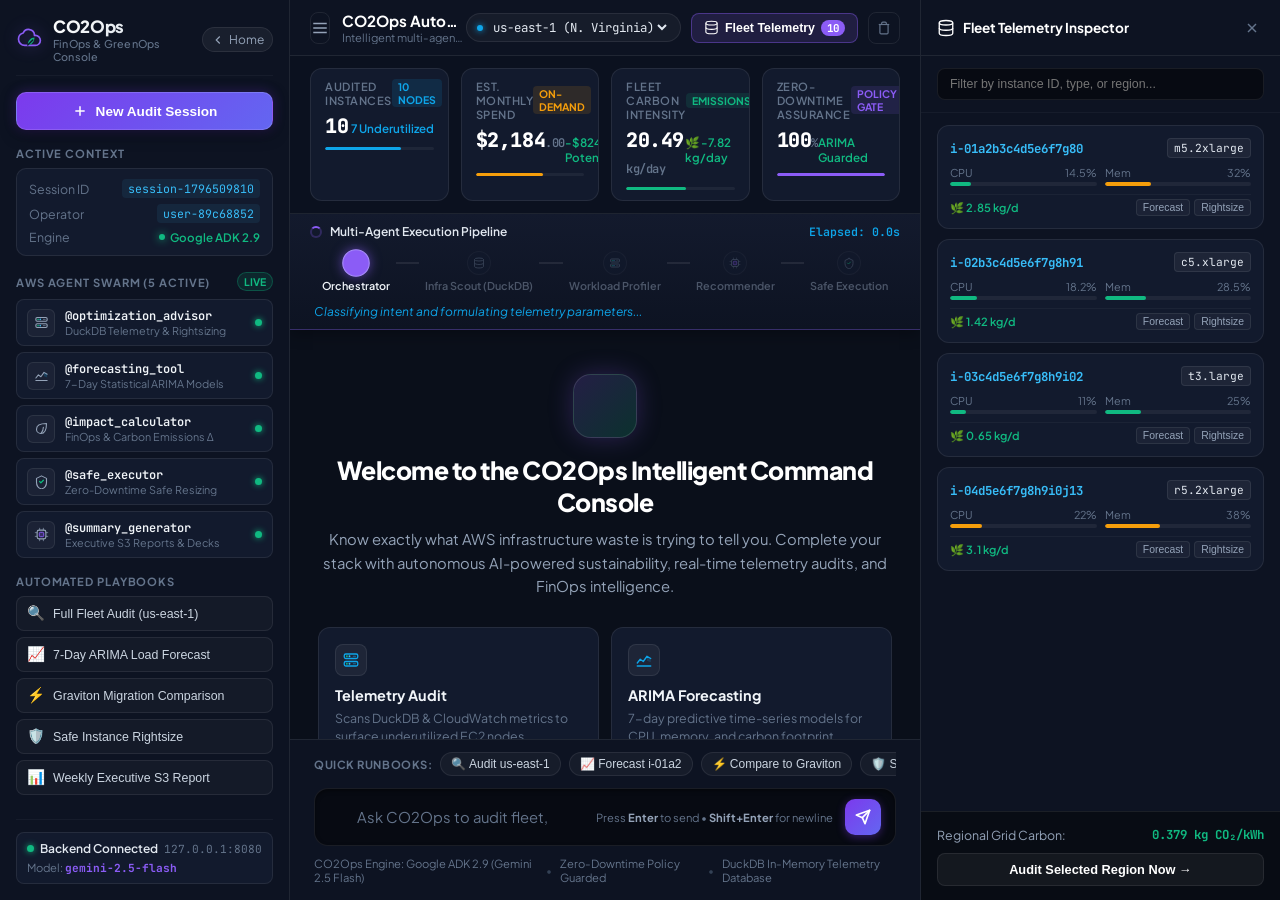
==== commit 9cc1a289: "feat(ui): link dedicated enterprise design system stylesheet to workspace console" ====
--- a/Frontend/workspace.html
+++ b/Frontend/workspace.html
@@ -10,7 +10,7 @@
   <link rel="preconnect" href="https://fonts.gstatic.com" crossorigin />
   <link href="https://fonts.googleapis.com/css2?family=JetBrains+Mono:ital,wght@0,400;0,500;0,600;0,700;1,400&family=Plus+Jakarta+Sans:wght@300;400;500;600;700;800&display=swap" rel="stylesheet" />
   
-  <link rel="stylesheet" href="./style.css" />
+  <link rel="stylesheet" href="./workspace.css?v=2.5" />
 </head>
 <body class="workspace-body dark-theme">
 
--- a/Frontend/workspace.css
+++ b/Frontend/workspace.css
@@ -0,0 +1,1683 @@
+/* ==========================================================================
+   CO2OPS ENTERPRISE WORKSPACE & FINOPS COMMAND CONSOLE DESIGN SYSTEM
+   Bespoke Design Inspired by Linear, Datadog DRUIDS, and Vantage
+   ========================================================================== */
+
+:root {
+  /* Surface Layers (Deep Obsidian & Slate) */
+  --ws-bg: #090d16;
+  --ws-rail-bg: #0d1322;
+  --ws-stage-bg: #0a0f1a;
+  --ws-card-bg: #121a2d;
+  --ws-card-elevated: #18233c;
+  --ws-card-hover: #1e2c4a;
+  
+  /* Borders & Dividers */
+  --ws-border: rgba(255, 255, 255, 0.08);
+  --ws-border-subtle: rgba(255, 255, 255, 0.04);
+  --ws-border-focus: rgba(139, 92, 246, 0.5);
+  --ws-border-green: rgba(16, 185, 129, 0.35);
+
+  /* Typography Colors */
+  --ws-text-primary: #f8fafc;
+  --ws-text-secondary: #94a3b8;
+  --ws-text-muted: #64748b;
+  --ws-text-accent: #38bdf8;
+
+  /* Accent Radiance */
+  --ws-emerald: #10b981;
+  --ws-emerald-glow: rgba(16, 185, 129, 0.25);
+  --ws-emerald-soft: rgba(16, 185, 129, 0.12);
+  
+  --ws-violet: #8b5cf6;
+  --ws-violet-hover: #7c3aed;
+  --ws-violet-glow: rgba(139, 92, 246, 0.3);
+  --ws-violet-soft: rgba(139, 92, 246, 0.12);
+
+  --ws-sky: #0ea5e9;
+  --ws-sky-soft: rgba(14, 165, 233, 0.12);
+
+  --ws-amber: #f59e0b;
+  --ws-amber-soft: rgba(245, 158, 11, 0.12);
+
+  --ws-rose: #f43f5e;
+  --ws-rose-soft: rgba(244, 63, 94, 0.12);
+
+  /* Elevation Shadows */
+  --ws-shadow-sm: 0 1px 2px 0 rgba(0, 0, 0, 0.4);
+  --ws-shadow-md: 0 4px 16px -1px rgba(0, 0, 0, 0.5);
+  --ws-shadow-lg: 0 10px 25px -3px rgba(0, 0, 0, 0.6);
+}
+
+*, *::before, *::after {
+  box-sizing: border-box;
+  margin: 0;
+  padding: 0;
+}
+
+body.workspace-body {
+  background-color: var(--ws-bg) !important;
+  color: var(--ws-text-primary) !important;
+  font-family: "Plus Jakarta Sans", -apple-system, BlinkMacSystemFont, "Segoe UI", Roboto, sans-serif !important;
+  margin: 0 !important;
+  padding: 0 !important;
+  height: 100vh !important;
+  width: 100vw !important;
+  overflow: hidden !important;
+  -webkit-font-smoothing: antialiased !important;
+}
+
+/* Three-Panel Viewport */
+.workspace-viewport {
+  display: flex !important;
+  height: 100vh !important;
+  width: 100vw !important;
+  overflow: hidden !important;
+  background: var(--ws-bg) !important;
+}
+
+/* ==========================================================================
+   LEFT RAIL: Navigation, Active Swarm Matrix, Runbooks, Health
+   ========================================================================== */
+.workspace-rail {
+  width: 290px !important;
+  min-width: 290px !important;
+  max-width: 290px !important;
+  height: 100vh !important;
+  background: var(--ws-rail-bg) !important;
+  border-right: 1px solid var(--ws-border) !important;
+  display: flex !important;
+  flex-direction: column !important;
+  padding: 16px !important;
+  gap: 16px !important;
+  overflow-y: auto !important;
+  z-index: 20 !important;
+  transition: transform 0.25s cubic-bezier(0.16, 1, 0.3, 1), margin-left 0.25s ease !important;
+}
+
+.workspace-rail.collapsed {
+  margin-left: -290px !important;
+}
+
+/* Rail Header */
+.rail-header {
+  display: flex !important;
+  align-items: center !important;
+  justify-content: space-between !important;
+  padding-bottom: 12px !important;
+  border-bottom: 1px solid var(--ws-border-subtle) !important;
+}
+
+.brand-badge {
+  display: flex !important;
+  align-items: center !important;
+  gap: 10px !important;
+}
+
+.brand-icon {
+  filter: drop-shadow(0 0 8px rgba(139, 92, 246, 0.4)) !important;
+}
+
+.brand-meta {
+  display: flex !important;
+  flex-direction: column !important;
+}
+
+.brand-name {
+  font-size: 1.05rem !important;
+  font-weight: 800 !important;
+  letter-spacing: -0.02em !important;
+  background: linear-gradient(135deg, #ffffff 0%, #cbd5e1 100%) !important;
+  -webkit-background-clip: text !important;
+  -webkit-text-fill-color: transparent !important;
+}
+
+.brand-tag {
+  font-size: 0.675rem !important;
+  color: var(--ws-text-muted) !important;
+  font-weight: 500 !important;
+  letter-spacing: 0.02em !important;
+}
+
+.nav-back-pill {
+  display: inline-flex !important;
+  align-items: center !important;
+  gap: 4px !important;
+  font-size: 0.75rem !important;
+  color: var(--ws-text-secondary) !important;
+  background: rgba(255, 255, 255, 0.05) !important;
+  border: 1px solid var(--ws-border) !important;
+  padding: 4px 8px !important;
+  border-radius: 9999px !important;
+  text-decoration: none !important;
+  transition: all 0.15s ease !important;
+}
+
+.nav-back-pill:hover {
+  background: rgba(255, 255, 255, 0.1) !important;
+  color: #ffffff !important;
+  border-color: rgba(255, 255, 255, 0.2) !important;
+}
+
+/* Primary Action Button */
+.btn-primary-action {
+  width: 100% !important;
+  display: flex !important;
+  align-items: center !important;
+  justify-content: center !important;
+  gap: 8px !important;
+  background: linear-gradient(135deg, #7c3aed 0%, #6366f1 100%) !important;
+  border: 1px solid rgba(255, 255, 255, 0.15) !important;
+  color: #ffffff !important;
+  font-size: 0.85rem !important;
+  font-weight: 600 !important;
+  padding: 10px 14px !important;
+  border-radius: 10px !important;
+  cursor: pointer !important;
+  box-shadow: var(--ws-shadow-md), 0 0 12px rgba(124, 58, 237, 0.35) !important;
+  transition: all 0.2s cubic-bezier(0.16, 1, 0.3, 1) !important;
+}
+
+.btn-primary-action:hover {
+  transform: translateY(-1px) !important;
+  box-shadow: var(--ws-shadow-lg), 0 0 18px rgba(124, 58, 237, 0.5) !important;
+  background: linear-gradient(135deg, #8b5cf6 0%, #4f46e5 100%) !important;
+}
+
+/* Rail Sections */
+.rail-section {
+  display: flex !important;
+  flex-direction: column !important;
+  gap: 8px !important;
+}
+
+.section-label {
+  font-size: 0.7rem !important;
+  font-weight: 700 !important;
+  text-transform: uppercase !important;
+  letter-spacing: 0.08em !important;
+  color: var(--ws-text-muted) !important;
+}
+
+.section-header-flex {
+  display: flex !important;
+  align-items: center !important;
+  justify-content: space-between !important;
+}
+
+.swarm-badge-count {
+  font-size: 0.65rem !important;
+  font-weight: 700 !important;
+  text-transform: uppercase !important;
+  background: var(--ws-emerald-soft) !important;
+  color: var(--ws-emerald) !important;
+  border: 1px solid rgba(16, 185, 129, 0.3) !important;
+  padding: 2px 6px !important;
+  border-radius: 9999px !important;
+}
+
+/* Session Stat Card */
+.session-stat-card {
+  background: var(--ws-card-bg) !important;
+  border: 1px solid var(--ws-border) !important;
+  border-radius: 10px !important;
+  padding: 10px 12px !important;
+  display: flex !important;
+  flex-direction: column !important;
+  gap: 6px !important;
+}
+
+.stat-row {
+  display: flex !important;
+  align-items: center !important;
+  justify-content: space-between !important;
+  font-size: 0.775rem !important;
+}
+
+.stat-key {
+  color: var(--ws-text-muted) !important;
+}
+
+.stat-mono {
+  font-family: "JetBrains Mono", monospace !important;
+  font-size: 0.725rem !important;
+  color: var(--ws-text-accent) !important;
+  background: rgba(56, 189, 248, 0.08) !important;
+  padding: 2px 6px !important;
+  border-radius: 4px !important;
+  max-width: 140px !important;
+  overflow: hidden !important;
+  text-overflow: ellipsis !important;
+  white-space: nowrap !important;
+}
+
+.engine-badge {
+  display: inline-flex !important;
+  align-items: center !important;
+  gap: 5px !important;
+  font-size: 0.725rem !important;
+  font-weight: 600 !important;
+  color: var(--ws-emerald) !important;
+}
+
+.pulse-dot {
+  width: 6px !important;
+  height: 6px !important;
+  border-radius: 50% !important;
+  background: var(--ws-emerald) !important;
+  box-shadow: 0 0 8px var(--ws-emerald) !important;
+  animation: pulseLight 2s infinite ease-in-out !important;
+}
+
+@keyframes pulseLight {
+  0%, 100% { opacity: 1; transform: scale(1); }
+  50% { opacity: 0.4; transform: scale(0.85); }
+}
+
+/* Sub-Agent Swarm Matrix */
+.swarm-matrix {
+  display: flex !important;
+  flex-direction: column !important;
+  gap: 6px !important;
+}
+
+.swarm-agent-card {
+  display: flex !important;
+  align-items: center !important;
+  gap: 10px !important;
+  background: var(--ws-card-bg) !important;
+  border: 1px solid var(--ws-border) !important;
+  border-radius: 8px !important;
+  padding: 8px 10px !important;
+  transition: all 0.2s ease !important;
+}
+
+.swarm-agent-card:hover {
+  background: var(--ws-card-elevated) !important;
+  border-color: rgba(255, 255, 255, 0.15) !important;
+}
+
+.swarm-agent-card.active {
+  background: var(--ws-violet-soft) !important;
+  border-color: rgba(139, 92, 246, 0.4) !important;
+}
+
+.agent-icon-box {
+  width: 28px !important;
+  height: 28px !important;
+  border-radius: 6px !important;
+  background: rgba(255, 255, 255, 0.04) !important;
+  border: 1px solid var(--ws-border) !important;
+  display: flex !important;
+  align-items: center !important;
+  justify-content: center !important;
+  color: var(--ws-text-secondary) !important;
+  flex-shrink: 0 !important;
+}
+
+.agent-info {
+  flex-grow: 1 !important;
+  min-width: 0 !important;
+}
+
+.agent-title {
+  font-family: "JetBrains Mono", monospace !important;
+  font-size: 0.75rem !important;
+  font-weight: 600 !important;
+  color: #f1f5f9 !important;
+  white-space: nowrap !important;
+  overflow: hidden !important;
+  text-overflow: ellipsis !important;
+}
+
+.agent-role {
+  font-size: 0.675rem !important;
+  color: var(--ws-text-muted) !important;
+  white-space: nowrap !important;
+  overflow: hidden !important;
+  text-overflow: ellipsis !important;
+}
+
+.agent-status-dot {
+  width: 7px !important;
+  height: 7px !important;
+  border-radius: 50% !important;
+  flex-shrink: 0 !important;
+}
+
+.agent-status-dot.online {
+  background: var(--ws-emerald) !important;
+  box-shadow: 0 0 6px var(--ws-emerald) !important;
+}
+
+.agent-status-dot.active {
+  background: var(--ws-violet) !important;
+  box-shadow: 0 0 8px var(--ws-violet) !important;
+  animation: pulseLight 1s infinite alternate !important;
+}
+
+/* Automated Playbooks */
+.runbook-list {
+  display: flex !important;
+  flex-direction: column !important;
+  gap: 6px !important;
+}
+
+.runbook-chip {
+  display: flex !important;
+  align-items: center !important;
+  gap: 8px !important;
+  background: rgba(255, 255, 255, 0.03) !important;
+  border: 1px solid var(--ws-border) !important;
+  border-radius: 8px !important;
+  padding: 8px 10px !important;
+  color: #cbd5e1 !important;
+  font-size: 0.775rem !important;
+  text-align: left !important;
+  cursor: pointer !important;
+  transition: all 0.15s ease !important;
+  width: 100% !important;
+}
+
+.runbook-chip:hover {
+  background: rgba(139, 92, 246, 0.12) !important;
+  border-color: rgba(139, 92, 246, 0.35) !important;
+  color: #ffffff !important;
+  transform: translateX(2px) !important;
+}
+
+.runbook-icon {
+  font-size: 0.9rem !important;
+  flex-shrink: 0 !important;
+}
+
+.runbook-text {
+  white-space: nowrap !important;
+  overflow: hidden !important;
+  text-overflow: ellipsis !important;
+}
+
+/* Rail Footer */
+.rail-footer {
+  margin-top: auto !important;
+  padding-top: 12px !important;
+  border-top: 1px solid var(--ws-border-subtle) !important;
+}
+
+.health-indicator-card {
+  background: var(--ws-card-bg) !important;
+  border: 1px solid var(--ws-border) !important;
+  border-radius: 8px !important;
+  padding: 8px 10px !important;
+  display: flex !important;
+  flex-direction: column !important;
+  gap: 4px !important;
+}
+
+.health-row {
+  display: flex !important;
+  align-items: center !important;
+  gap: 6px !important;
+  font-size: 0.75rem !important;
+}
+
+.health-status-dot.live {
+  width: 7px !important;
+  height: 7px !important;
+  border-radius: 50% !important;
+  background: var(--ws-emerald) !important;
+  box-shadow: 0 0 6px var(--ws-emerald) !important;
+}
+
+.health-title {
+  font-weight: 600 !important;
+  color: #e2e8f0 !important;
+}
+
+.health-port {
+  font-family: "JetBrains Mono", monospace !important;
+  font-size: 0.7rem !important;
+  color: var(--ws-text-muted) !important;
+  margin-left: auto !important;
+}
+
+.health-sub {
+  font-size: 0.7rem !important;
+  color: var(--ws-text-muted) !important;
+}
+
+.health-sub strong {
+  color: var(--ws-violet) !important;
+  font-family: "JetBrains Mono", monospace !important;
+}
+
+/* ==========================================================================
+   CENTER STAGE: Topbar, KPI Ribbon, Chat History, Command Center
+   ========================================================================== */
+.workspace-stage {
+  flex: 1 !important;
+  min-width: 0 !important;
+  height: 100vh !important;
+  display: flex !important;
+  flex-direction: column !important;
+  background: var(--ws-stage-bg) !important;
+  position: relative !important;
+  overflow: hidden !important;
+}
+
+/* Stage Topbar */
+.stage-topbar {
+  height: 56px !important;
+  min-height: 56px !important;
+  border-bottom: 1px solid var(--ws-border) !important;
+  background: var(--ws-rail-bg) !important;
+  display: flex !important;
+  align-items: center !important;
+  justify-content: space-between !important;
+  padding: 0 20px !important;
+  z-index: 10 !important;
+}
+
+.topbar-left {
+  display: flex !important;
+  align-items: center !important;
+  gap: 12px !important;
+  min-width: 0 !important;
+}
+
+.icon-toggle-btn {
+  background: transparent !important;
+  border: 1px solid var(--ws-border) !important;
+  border-radius: 8px !important;
+  color: var(--ws-text-secondary) !important;
+  width: 32px !important;
+  height: 32px !important;
+  display: flex !important;
+  align-items: center !important;
+  justify-content: center !important;
+  cursor: pointer !important;
+  transition: all 0.15s ease !important;
+}
+
+.icon-toggle-btn:hover {
+  background: rgba(255, 255, 255, 0.05) !important;
+  color: #ffffff !important;
+}
+
+.stage-title-wrap {
+  display: flex !important;
+  flex-direction: column !important;
+  min-width: 0 !important;
+}
+
+.stage-heading {
+  font-size: 0.95rem !important;
+  font-weight: 700 !important;
+  color: #ffffff !important;
+  margin: 0 !important;
+  white-space: nowrap !important;
+  overflow: hidden !important;
+  text-overflow: ellipsis !important;
+}
+
+.stage-subheading {
+  font-size: 0.7rem !important;
+  color: var(--ws-text-muted) !important;
+  white-space: nowrap !important;
+  overflow: hidden !important;
+  text-overflow: ellipsis !important;
+}
+
+.topbar-right {
+  display: flex !important;
+  align-items: center !important;
+  gap: 10px !important;
+  flex-shrink: 0 !important;
+}
+
+/* Region Selector Dropdown */
+.region-selector-wrapper {
+  display: flex !important;
+  align-items: center !important;
+  gap: 6px !important;
+  background: rgba(255, 255, 255, 0.04) !important;
+  border: 1px solid var(--ws-border) !important;
+  border-radius: 9999px !important;
+  padding: 4px 10px !important;
+}
+
+.region-dot {
+  width: 6px !important;
+  height: 6px !important;
+  border-radius: 50% !important;
+  background: var(--ws-sky) !important;
+  box-shadow: 0 0 6px var(--ws-sky) !important;
+}
+
+.region-select {
+  background: transparent !important;
+  border: none !important;
+  color: #e2e8f0 !important;
+  font-family: "JetBrains Mono", monospace !important;
+  font-size: 0.775rem !important;
+  outline: none !important;
+  cursor: pointer !important;
+}
+
+.region-select option {
+  background: var(--ws-rail-bg) !important;
+  color: #ffffff !important;
+}
+
+/* Topbar Action Buttons */
+.btn-topbar-action {
+  display: inline-flex !important;
+  align-items: center !important;
+  gap: 6px !important;
+  background: rgba(255, 255, 255, 0.05) !important;
+  border: 1px solid var(--ws-border) !important;
+  color: #e2e8f0 !important;
+  font-size: 0.775rem !important;
+  font-weight: 600 !important;
+  padding: 6px 12px !important;
+  border-radius: 8px !important;
+  cursor: pointer !important;
+  transition: all 0.15s ease !important;
+}
+
+.btn-topbar-action:hover, .btn-topbar-action.active {
+  background: rgba(139, 92, 246, 0.15) !important;
+  border-color: rgba(139, 92, 246, 0.4) !important;
+  color: #ffffff !important;
+}
+
+.pill-badge {
+  font-family: "JetBrains Mono", monospace !important;
+  font-size: 0.675rem !important;
+  font-weight: 700 !important;
+  background: var(--ws-violet) !important;
+  color: #ffffff !important;
+  padding: 1px 6px !important;
+  border-radius: 9999px !important;
+}
+
+.btn-topbar-ghost {
+  background: transparent !important;
+  border: 1px solid var(--ws-border) !important;
+  color: var(--ws-text-muted) !important;
+  width: 32px !important;
+  height: 32px !important;
+  border-radius: 8px !important;
+  display: flex !important;
+  align-items: center !important;
+  justify-content: center !important;
+  cursor: pointer !important;
+  transition: all 0.15s ease !important;
+}
+
+.btn-topbar-ghost:hover {
+  background: rgba(244, 63, 94, 0.15) !important;
+  border-color: rgba(244, 63, 94, 0.3) !important;
+  color: #f43f5e !important;
+}
+
+/* ==========================================================================
+   AT-A-GLANCE FLEET KPI RIBBON
+   ========================================================================== */
+.kpi-ribbon {
+  display: grid !important;
+  grid-template-columns: repeat(4, 1fr) !important;
+  gap: 12px !important;
+  padding: 12px 20px !important;
+  background: rgba(13, 19, 34, 0.75) !important;
+  border-bottom: 1px solid var(--ws-border) !important;
+  backdrop-filter: blur(12px) !important;
+  z-index: 5 !important;
+}
+
+.kpi-card {
+  background: var(--ws-card-bg) !important;
+  border: 1px solid var(--ws-border) !important;
+  border-radius: 12px !important;
+  padding: 10px 14px !important;
+  display: flex !important;
+  flex-direction: column !important;
+  gap: 6px !important;
+  position: relative !important;
+  overflow: hidden !important;
+  transition: all 0.2s ease !important;
+}
+
+.kpi-card:hover {
+  border-color: rgba(255, 255, 255, 0.18) !important;
+  transform: translateY(-1px) !important;
+}
+
+.kpi-meta {
+  display: flex !important;
+  align-items: center !important;
+  justify-content: space-between !important;
+}
+
+.kpi-label {
+  font-size: 0.7rem !important;
+  font-weight: 600 !important;
+  text-transform: uppercase !important;
+  letter-spacing: 0.05em !important;
+  color: var(--ws-text-muted) !important;
+}
+
+.kpi-tag {
+  font-size: 0.65rem !important;
+  font-weight: 700 !important;
+  padding: 1px 6px !important;
+  border-radius: 4px !important;
+  text-transform: uppercase !important;
+}
+
+.kpi-tag.blue { background: var(--ws-sky-soft) !important; color: var(--ws-sky) !important; }
+.kpi-tag.amber { background: var(--ws-amber-soft) !important; color: var(--ws-amber) !important; }
+.kpi-tag.green { background: var(--ws-emerald-soft) !important; color: var(--ws-emerald) !important; }
+.kpi-tag.purple { background: var(--ws-violet-soft) !important; color: var(--ws-violet) !important; }
+
+.kpi-value-wrap {
+  display: flex !important;
+  align-items: baseline !important;
+  justify-content: space-between !important;
+}
+
+.kpi-value {
+  font-size: 1.25rem !important;
+  font-weight: 800 !important;
+  letter-spacing: -0.02em !important;
+  color: #ffffff !important;
+  font-family: "JetBrains Mono", monospace !important;
+}
+
+.kpi-value small {
+  font-size: 0.75rem !important;
+  font-weight: 600 !important;
+  color: var(--ws-text-muted) !important;
+}
+
+.kpi-trend {
+  font-size: 0.725rem !important;
+  font-weight: 600 !important;
+}
+
+.kpi-trend.positive { color: var(--ws-emerald) !important; }
+.kpi-trend.neutral { color: var(--ws-sky) !important; }
+.kpi-trend.warning { color: var(--ws-amber) !important; }
+
+.kpi-bar-track {
+  height: 3px !important;
+  background: rgba(255, 255, 255, 0.05) !important;
+  border-radius: 9999px !important;
+  overflow: hidden !important;
+  margin-top: 2px !important;
+}
+
+.kpi-bar-fill {
+  height: 100% !important;
+  border-radius: 9999px !important;
+}
+
+.kpi-bar-fill.blue { background: var(--ws-sky) !important; }
+.kpi-bar-fill.amber { background: var(--ws-amber) !important; }
+.kpi-bar-fill.green { background: var(--ws-emerald) !important; }
+.kpi-bar-fill.purple { background: var(--ws-violet) !important; }
+
+/* ==========================================================================
+   DYNAMIC MULTI-AGENT REASONING STEPPER
+   ========================================================================== */
+.pipeline-stepper {
+  background: linear-gradient(180deg, #131a2d 0%, #0d1322 100%) !important;
+  border-bottom: 1px solid rgba(139, 92, 246, 0.3) !important;
+  padding: 10px 20px !important;
+  display: flex !important;
+  flex-direction: column !important;
+  gap: 8px !important;
+  box-shadow: 0 4px 14px rgba(0, 0, 0, 0.3) !important;
+  animation: slideDown 0.25s ease-out !important;
+}
+
+@keyframes slideDown {
+  from { opacity: 0; transform: translateY(-8px); }
+  to { opacity: 1; transform: translateY(0); }
+}
+
+.stepper-header {
+  display: flex !important;
+  align-items: center !important;
+  justify-content: space-between !important;
+  font-size: 0.75rem !important;
+  font-weight: 600 !important;
+  color: var(--ws-text-secondary) !important;
+}
+
+.stepper-title {
+  display: flex !important;
+  align-items: center !important;
+  gap: 8px !important;
+  color: #e2e8f0 !important;
+}
+
+.stepper-spinner {
+  width: 12px !important;
+  height: 12px !important;
+  border: 2px solid rgba(139, 92, 246, 0.25) !important;
+  border-top-color: var(--ws-violet) !important;
+  border-radius: 50% !important;
+  animation: spin 0.8s linear infinite !important;
+}
+
+@keyframes spin {
+  to { transform: rotate(360deg); }
+}
+
+.stepper-timer {
+  font-family: "JetBrains Mono", monospace !important;
+  font-size: 0.725rem !important;
+  color: var(--ws-sky) !important;
+}
+
+.stepper-track {
+  display: flex !important;
+  align-items: center !important;
+  justify-content: space-between !important;
+  padding: 4px 12px !important;
+  position: relative !important;
+}
+
+.step-node {
+  display: flex !important;
+  flex-direction: column !important;
+  align-items: center !important;
+  gap: 4px !important;
+  z-index: 2 !important;
+  opacity: 0.45 !important;
+  transition: all 0.2s ease !important;
+}
+
+.step-node.active { opacity: 1 !important; }
+.step-node.completed { opacity: 0.9 !important; }
+
+.step-circle {
+  width: 24px !important;
+  height: 24px !important;
+  border-radius: 50% !important;
+  background: var(--ws-card-bg) !important;
+  border: 1px solid var(--ws-border) !important;
+  display: flex !important;
+  align-items: center !important;
+  justify-content: center !important;
+  color: var(--ws-text-muted) !important;
+  transition: all 0.2s ease !important;
+}
+
+.step-node.active .step-circle {
+  background: var(--ws-violet) !important;
+  border-color: #a78bfa !important;
+  color: #ffffff !important;
+  box-shadow: 0 0 10px rgba(139, 92, 246, 0.6) !important;
+  transform: scale(1.15) !important;
+}
+
+.step-node.completed .step-circle {
+  background: var(--ws-emerald-soft) !important;
+  border-color: var(--ws-emerald) !important;
+  color: var(--ws-emerald) !important;
+}
+
+.step-label {
+  font-size: 0.675rem !important;
+  font-weight: 600 !important;
+  color: #94a3b8 !important;
+  white-space: nowrap !important;
+}
+
+.step-node.active .step-label { color: #f1f5f9 !important; }
+
+.step-line {
+  flex-grow: 1 !important;
+  height: 2px !important;
+  background: rgba(255, 255, 255, 0.08) !important;
+  margin: 0 6px !important;
+  position: relative !important;
+  top: -9px !important;
+  z-index: 1 !important;
+  transition: background 0.3s ease !important;
+}
+
+.step-line.completed { background: var(--ws-emerald) !important; }
+
+.stepper-status-msg {
+  font-size: 0.75rem !important;
+  color: var(--ws-sky) !important;
+  font-style: italic !important;
+  padding-left: 4px !important;
+}
+
+/* ==========================================================================
+   CHAT CONVERSATION CONTAINER & HERO VIEW
+   ========================================================================== */
+.chat-history-container {
+  flex-grow: 1 !important;
+  overflow-y: auto !important;
+  padding: 24px 28px !important;
+  display: flex !important;
+  flex-direction: column !important;
+  gap: 20px !important;
+  scroll-behavior: smooth !important;
+}
+
+/* Hero Welcome View */
+.chat-welcome-hero {
+  max-width: 820px !important;
+  margin: 20px auto 40px auto !important;
+  display: flex !important;
+  flex-direction: column !important;
+  align-items: center !important;
+  text-align: center !important;
+  animation: fadeIn 0.4s ease-out !important;
+}
+
+@keyframes fadeIn {
+  from { opacity: 0; transform: translateY(8px); }
+  to { opacity: 1; transform: translateY(0); }
+}
+
+.hero-spark-wrap {
+  width: 64px !important;
+  height: 64px !important;
+  border-radius: 18px !important;
+  background: linear-gradient(135deg, rgba(139, 92, 246, 0.2) 0%, rgba(16, 185, 129, 0.2) 100%) !important;
+  border: 1px solid rgba(255, 255, 255, 0.12) !important;
+  display: flex !important;
+  align-items: center !important;
+  justify-content: center !important;
+  margin-bottom: 16px !important;
+  box-shadow: 0 0 24px rgba(139, 92, 246, 0.25) !important;
+}
+
+.hero-title {
+  font-size: 1.55rem !important;
+  font-weight: 800 !important;
+  letter-spacing: -0.02em !important;
+  color: #ffffff !important;
+  margin: 0 0 10px 0 !important;
+}
+
+.hero-subtitle {
+  font-size: 0.925rem !important;
+  color: var(--ws-text-secondary) !important;
+  line-height: 1.6 !important;
+  max-width: 640px !important;
+  margin: 0 0 28px 0 !important;
+}
+
+.hero-features-grid {
+  display: grid !important;
+  grid-template-columns: repeat(2, 1fr) !important;
+  gap: 12px !important;
+  width: 100% !important;
+}
+
+.feature-card {
+  background: var(--ws-card-bg) !important;
+  border: 1px solid var(--ws-border) !important;
+  border-radius: 12px !important;
+  padding: 16px !important;
+  text-align: left !important;
+  cursor: pointer !important;
+  transition: all 0.2s cubic-bezier(0.16, 1, 0.3, 1) !important;
+  display: flex !important;
+  flex-direction: column !important;
+  gap: 6px !important;
+}
+
+.feature-card:hover {
+  background: var(--ws-card-elevated) !important;
+  border-color: rgba(139, 92, 246, 0.4) !important;
+  transform: translateY(-2px) !important;
+  box-shadow: var(--ws-shadow-md), 0 0 14px rgba(139, 92, 246, 0.15) !important;
+}
+
+.feature-icon {
+  width: 32px !important;
+  height: 32px !important;
+  border-radius: 8px !important;
+  background: rgba(255, 255, 255, 0.05) !important;
+  border: 1px solid var(--ws-border) !important;
+  display: flex !important;
+  align-items: center !important;
+  justify-content: center !important;
+  color: var(--ws-sky) !important;
+  margin-bottom: 4px !important;
+}
+
+.feature-title {
+  font-size: 0.9rem !important;
+  font-weight: 700 !important;
+  color: #f1f5f9 !important;
+}
+
+.feature-desc {
+  font-size: 0.775rem !important;
+  color: var(--ws-text-muted) !important;
+  line-height: 1.45 !important;
+}
+
+.feature-cta {
+  font-size: 0.75rem !important;
+  font-weight: 600 !important;
+  color: var(--ws-violet) !important;
+  margin-top: 6px !important;
+}
+
+/* ==========================================================================
+   MESSAGE BUBBLES & ACTIONABLE RECOMMENDATION CARDS
+   ========================================================================== */
+.chat-message {
+  display: flex !important;
+  gap: 14px !important;
+  max-width: 900px !important;
+  animation: fadeIn 0.25s ease-out !important;
+}
+
+.chat-message.assistant-msg {
+  align-self: flex-start !important;
+  width: 100% !important;
+}
+
+.chat-message.user-msg {
+  align-self: flex-end !important;
+  flex-direction: row-reverse !important;
+}
+
+.msg-avatar {
+  width: 36px !important;
+  height: 36px !important;
+  border-radius: 10px !important;
+  background: var(--ws-card-bg) !important;
+  border: 1px solid var(--ws-border) !important;
+  display: flex !important;
+  align-items: center !important;
+  justify-content: center !important;
+  flex-shrink: 0 !important;
+  box-shadow: var(--ws-shadow-sm) !important;
+}
+
+.user-msg .msg-avatar {
+  background: linear-gradient(135deg, #7c3aed 0%, #4f46e5 100%) !important;
+  color: #ffffff !important;
+  font-weight: 700 !important;
+  font-size: 0.8rem !important;
+  border-color: transparent !important;
+}
+
+.msg-content {
+  display: flex !important;
+  flex-direction: column !important;
+  gap: 6px !important;
+  flex-grow: 1 !important;
+  min-width: 0 !important;
+}
+
+.msg-header-row {
+  display: flex !important;
+  align-items: center !important;
+  gap: 8px !important;
+}
+
+.user-msg .msg-header-row {
+  justify-content: flex-end !important;
+}
+
+.msg-sender {
+  font-size: 0.775rem !important;
+  font-weight: 700 !important;
+  color: #cbd5e1 !important;
+}
+
+.msg-time {
+  font-size: 0.675rem !important;
+  color: var(--ws-text-muted) !important;
+  font-family: "JetBrains Mono", monospace !important;
+}
+
+.msg-text {
+  background: var(--ws-card-bg) !important;
+  border: 1px solid var(--ws-border) !important;
+  border-radius: 4px 18px 18px 18px !important;
+  padding: 18px 22px !important;
+  font-size: 0.925rem !important;
+  line-height: 1.65 !important;
+  color: #f1f5f9 !important;
+  box-shadow: var(--ws-shadow-sm) !important;
+}
+
+.user-msg .msg-text {
+  background: linear-gradient(135deg, #251c4a 0%, #1e293b 100%) !important;
+  border: 1px solid rgba(139, 92, 246, 0.4) !important;
+  border-radius: 18px 4px 18px 18px !important;
+  color: #ffffff !important;
+  font-weight: 500 !important;
+}
+
+.msg-text p { margin: 0 0 12px 0 !important; }
+.msg-text p:last-child { margin-bottom: 0 !important; }
+.msg-text ul, .msg-text ol { margin: 0 0 12px 20px !important; padding: 0 !important; }
+.msg-text li { margin-bottom: 6px !important; }
+
+.msg-text code {
+  font-family: "JetBrains Mono", monospace !important;
+  font-size: 0.825rem !important;
+  background: rgba(0, 0, 0, 0.45) !important;
+  border: 1px solid rgba(255, 255, 255, 0.08) !important;
+  padding: 2px 6px !important;
+  border-radius: 4px !important;
+  color: var(--ws-sky) !important;
+}
+
+.msg-text pre {
+  background: #060911 !important;
+  border: 1px solid var(--ws-border) !important;
+  border-radius: 8px !important;
+  padding: 14px !important;
+  overflow-x: auto !important;
+  margin: 12px 0 !important;
+  position: relative !important;
+}
+
+.msg-text pre code {
+  background: transparent !important;
+  border: none !important;
+  padding: 0 !important;
+  color: #e2e8f0 !important;
+  font-size: 0.825rem !important;
+}
+
+.code-copy-btn {
+  position: absolute !important;
+  top: 8px !important;
+  right: 8px !important;
+  background: rgba(255, 255, 255, 0.08) !important;
+  border: 1px solid var(--ws-border) !important;
+  border-radius: 4px !important;
+  color: #94a3b8 !important;
+  padding: 4px 8px !important;
+  font-size: 0.7rem !important;
+  cursor: pointer !important;
+  transition: all 0.15s ease !important;
+}
+
+.code-copy-btn:hover {
+  background: rgba(255, 255, 255, 0.15) !important;
+  color: #ffffff !important;
+}
+
+/* Markdown Tables */
+.msg-text table {
+  width: 100% !important;
+  border-collapse: collapse !important;
+  margin: 14px 0 !important;
+  font-size: 0.825rem !important;
+  background: rgba(0, 0, 0, 0.2) !important;
+  border-radius: 8px !important;
+  overflow: hidden !important;
+  border: 1px solid var(--ws-border) !important;
+}
+
+.msg-text th, .msg-text td {
+  padding: 10px 14px !important;
+  text-align: left !important;
+  border-bottom: 1px solid var(--ws-border-subtle) !important;
+}
+
+.msg-text th {
+  background: rgba(255, 255, 255, 0.04) !important;
+  font-weight: 700 !important;
+  color: #cbd5e1 !important;
+  text-transform: uppercase !important;
+  font-size: 0.7rem !important;
+  letter-spacing: 0.05em !important;
+}
+
+.msg-text tr:hover td {
+  background: rgba(255, 255, 255, 0.02) !important;
+}
+
+/* Recommendation Cards */
+.recommendation-card {
+  background: linear-gradient(180deg, #162035 0%, #101728 100%) !important;
+  border: 1px solid rgba(16, 185, 129, 0.35) !important;
+  border-radius: 12px !important;
+  padding: 16px !important;
+  margin: 14px 0 !important;
+  box-shadow: 0 4px 20px rgba(0, 0, 0, 0.4), 0 0 14px rgba(16, 185, 129, 0.15) !important;
+  display: flex !important;
+  flex-direction: column !important;
+  gap: 12px !important;
+}
+
+.rec-card-header {
+  display: flex !important;
+  align-items: center !important;
+  justify-content: space-between !important;
+  border-bottom: 1px solid var(--ws-border-subtle) !important;
+  padding-bottom: 10px !important;
+}
+
+.rec-title-wrap {
+  display: flex !important;
+  align-items: center !important;
+  gap: 8px !important;
+}
+
+.rec-instance-id {
+  font-family: "JetBrains Mono", monospace !important;
+  font-size: 0.875rem !important;
+  font-weight: 700 !important;
+  color: #38bdf8 !important;
+}
+
+.rec-badge-policy {
+  font-size: 0.675rem !important;
+  font-weight: 700 !important;
+  text-transform: uppercase !important;
+  background: var(--ws-emerald-soft) !important;
+  color: var(--ws-emerald) !important;
+  border: 1px solid rgba(16, 185, 129, 0.4) !important;
+  padding: 2px 8px !important;
+  border-radius: 9999px !important;
+}
+
+.rec-specs-grid {
+  display: grid !important;
+  grid-template-columns: 1fr auto 1fr !important;
+  align-items: center !important;
+  gap: 12px !important;
+  background: rgba(0, 0, 0, 0.3) !important;
+  border: 1px solid var(--ws-border) !important;
+  border-radius: 8px !important;
+  padding: 12px 16px !important;
+}
+
+.rec-spec-box {
+  display: flex !important;
+  flex-direction: column !important;
+  gap: 2px !important;
+}
+
+.rec-spec-label {
+  font-size: 0.675rem !important;
+  text-transform: uppercase !important;
+  letter-spacing: 0.05em !important;
+  color: var(--ws-text-muted) !important;
+}
+
+.rec-spec-val {
+  font-family: "JetBrains Mono", monospace !important;
+  font-size: 0.9rem !important;
+  font-weight: 700 !important;
+  color: #ffffff !important;
+}
+
+.rec-spec-sub {
+  font-size: 0.725rem !important;
+  color: var(--ws-text-secondary) !important;
+}
+
+.rec-arrow-divider {
+  color: var(--ws-emerald) !important;
+  font-size: 1.25rem !important;
+  display: flex !important;
+  align-items: center !important;
+  justify-content: center !important;
+}
+
+.rec-impact-row {
+  display: flex !important;
+  align-items: center !important;
+  justify-content: space-between !important;
+  padding: 0 4px !important;
+}
+
+.rec-impact-pill {
+  display: flex !important;
+  align-items: center !important;
+  gap: 6px !important;
+  font-size: 0.775rem !important;
+  font-weight: 600 !important;
+}
+
+.rec-impact-pill.cost { color: var(--ws-emerald) !important; }
+.rec-impact-pill.carbon { color: #34d399 !important; }
+
+.rec-actions-row {
+  display: flex !important;
+  align-items: center !important;
+  gap: 8px !important;
+  padding-top: 4px !important;
+}
+
+.btn-rec-migrate {
+  flex-grow: 1 !important;
+  display: inline-flex !important;
+  align-items: center !important;
+  justify-content: center !important;
+  gap: 6px !important;
+  background: linear-gradient(135deg, #059669 0%, #10b981 100%) !important;
+  border: 1px solid rgba(255, 255, 255, 0.2) !important;
+  color: #ffffff !important;
+  font-size: 0.8rem !important;
+  font-weight: 700 !important;
+  padding: 8px 14px !important;
+  border-radius: 8px !important;
+  cursor: pointer !important;
+  transition: all 0.15s ease !important;
+}
+
+.btn-rec-migrate:hover {
+  background: linear-gradient(135deg, #10b981 0%, #34d399 100%) !important;
+  box-shadow: 0 0 12px rgba(16, 185, 129, 0.4) !important;
+}
+
+.btn-rec-forecast {
+  display: inline-flex !important;
+  align-items: center !important;
+  gap: 6px !important;
+  background: rgba(255, 255, 255, 0.05) !important;
+  border: 1px solid var(--ws-border) !important;
+  color: #e2e8f0 !important;
+  font-size: 0.8rem !important;
+  font-weight: 600 !important;
+  padding: 8px 12px !important;
+  border-radius: 8px !important;
+  cursor: pointer !important;
+  transition: all 0.15s ease !important;
+}
+
+.btn-rec-forecast:hover {
+  background: rgba(255, 255, 255, 0.1) !important;
+  color: #ffffff !important;
+}
+
+/* ==========================================================================
+   COMMAND CENTER INPUT BAR
+   ========================================================================== */
+.workspace-command-center {
+  padding: 12px 24px 16px 24px !important;
+  background: var(--ws-rail-bg) !important;
+  border-top: 1px solid var(--ws-border) !important;
+  display: flex !important;
+  flex-direction: column !important;
+  gap: 10px !important;
+  z-index: 10 !important;
+}
+
+.command-chips-row {
+  display: flex !important;
+  align-items: center !important;
+  gap: 8px !important;
+  overflow-x: auto !important;
+  padding-bottom: 2px !important;
+  scrollbar-width: none !important;
+}
+
+.command-chips-row::-webkit-scrollbar { display: none !important; }
+
+.chips-label {
+  font-size: 0.7rem !important;
+  font-weight: 700 !important;
+  text-transform: uppercase !important;
+  letter-spacing: 0.05em !important;
+  color: var(--ws-text-muted) !important;
+  white-space: nowrap !important;
+}
+
+.action-chip {
+  background: rgba(255, 255, 255, 0.04) !important;
+  border: 1px solid var(--ws-border) !important;
+  color: #cbd5e1 !important;
+  font-size: 0.75rem !important;
+  font-weight: 500 !important;
+  padding: 4px 10px !important;
+  border-radius: 9999px !important;
+  cursor: pointer !important;
+  white-space: nowrap !important;
+  transition: all 0.15s ease !important;
+}
+
+.action-chip:hover {
+  background: rgba(139, 92, 246, 0.15) !important;
+  border-color: rgba(139, 92, 246, 0.4) !important;
+  color: #ffffff !important;
+}
+
+.command-form { width: 100% !important; }
+
+.command-input-container {
+  display: flex !important;
+  align-items: center !important;
+  gap: 12px !important;
+  background: #070a12 !important;
+  border: 1px solid var(--ws-border) !important;
+  border-radius: 14px !important;
+  padding: 10px 14px !important;
+  box-shadow: inset 0 2px 4px rgba(0, 0, 0, 0.4) !important;
+  transition: all 0.2s ease !important;
+}
+
+.command-input-container:focus-within {
+  border-color: var(--ws-border-focus) !important;
+  box-shadow: 0 0 0 2px rgba(139, 92, 246, 0.2), inset 0 2px 4px rgba(0, 0, 0, 0.4) !important;
+}
+
+.command-prefix {
+  color: var(--ws-violet) !important;
+  display: flex !important;
+  align-items: center !important;
+}
+
+.command-textarea {
+  flex-grow: 1 !important;
+  background: transparent !important;
+  border: none !important;
+  outline: none !important;
+  color: #ffffff !important;
+  font-family: inherit !important;
+  font-size: 0.925rem !important;
+  line-height: 1.5 !important;
+  resize: none !important;
+  max-height: 160px !important;
+}
+
+.command-textarea::placeholder { color: #64748b !important; }
+
+.command-actions {
+  display: flex !important;
+  align-items: center !important;
+  gap: 12px !important;
+}
+
+.shortcut-hint {
+  font-size: 0.7rem !important;
+  color: #64748b !important;
+  white-space: nowrap !important;
+}
+
+.shortcut-hint strong { color: #94a3b8 !important; }
+
+.btn-send-command {
+  width: 36px !important;
+  height: 36px !important;
+  border-radius: 10px !important;
+  background: linear-gradient(135deg, #7c3aed 0%, #6366f1 100%) !important;
+  border: none !important;
+  color: #ffffff !important;
+  display: flex !important;
+  align-items: center !important;
+  justify-content: center !important;
+  cursor: pointer !important;
+  transition: all 0.15s ease !important;
+  box-shadow: 0 2px 8px rgba(124, 58, 237, 0.4) !important;
+}
+
+.btn-send-command:hover {
+  background: linear-gradient(135deg, #8b5cf6 0%, #4f46e5 100%) !important;
+  transform: scale(1.05) !important;
+}
+
+.btn-send-command:disabled {
+  opacity: 0.4 !important;
+  cursor: not-allowed !important;
+  transform: none !important;
+}
+
+.command-status-footer {
+  display: flex !important;
+  align-items: center !important;
+  justify-content: center !important;
+  gap: 8px !important;
+  font-size: 0.7rem !important;
+  color: var(--ws-text-muted) !important;
+}
+
+.footer-dot { color: #334155 !important; }
+
+/* ==========================================================================
+   RIGHT DRAWER: Live EC2 Fleet Telemetry Inspector
+   ========================================================================== */
+.telemetry-drawer {
+  width: 360px !important;
+  min-width: 360px !important;
+  max-width: 360px !important;
+  height: 100vh !important;
+  background: var(--ws-rail-bg) !important;
+  border-left: 1px solid var(--ws-border) !important;
+  display: flex !important;
+  flex-direction: column !important;
+  z-index: 20 !important;
+  transition: margin-right 0.25s cubic-bezier(0.16, 1, 0.3, 1), transform 0.25s ease !important;
+}
+
+.telemetry-drawer.collapsed {
+  margin-right: -360px !important;
+}
+
+.drawer-header {
+  height: 56px !important;
+  min-height: 56px !important;
+  border-bottom: 1px solid var(--ws-border) !important;
+  display: flex !important;
+  align-items: center !important;
+  justify-content: space-between !important;
+  padding: 0 16px !important;
+}
+
+.drawer-header-title {
+  display: flex !important;
+  align-items: center !important;
+  gap: 8px !important;
+  font-size: 0.85rem !important;
+  font-weight: 700 !important;
+  color: #ffffff !important;
+}
+
+.drawer-close-btn {
+  background: transparent !important;
+  border: none !important;
+  color: var(--ws-text-muted) !important;
+  cursor: pointer !important;
+  display: flex !important;
+  align-items: center !important;
+  justify-content: center !important;
+  padding: 4px !important;
+  border-radius: 4px !important;
+  transition: color 0.15s ease !important;
+}
+
+.drawer-close-btn:hover { color: #ffffff !important; }
+
+.drawer-search-box {
+  padding: 12px 16px !important;
+  border-bottom: 1px solid var(--ws-border-subtle) !important;
+}
+
+.drawer-search-box input {
+  width: 100% !important;
+  background: #070a12 !important;
+  border: 1px solid var(--ws-border) !important;
+  border-radius: 8px !important;
+  padding: 8px 12px !important;
+  color: #ffffff !important;
+  font-size: 0.775rem !important;
+  outline: none !important;
+  transition: border-color 0.15s ease !important;
+}
+
+.drawer-search-box input:focus { border-color: var(--ws-border-focus) !important; }
+
+.drawer-body {
+  flex-grow: 1 !important;
+  overflow-y: auto !important;
+  padding: 12px 16px !important;
+  display: flex !important;
+  flex-direction: column !important;
+  gap: 10px !important;
+}
+
+.fleet-instance-card {
+  background: var(--ws-card-bg) !important;
+  border: 1px solid var(--ws-border) !important;
+  border-radius: 12px !important;
+  padding: 12px !important;
+  display: flex !important;
+  flex-direction: column !important;
+  gap: 8px !important;
+  transition: all 0.2s ease !important;
+  cursor: pointer !important;
+}
+
+.fleet-instance-card:hover {
+  background: var(--ws-card-elevated) !important;
+  border-color: rgba(56, 189, 248, 0.35) !important;
+  transform: translateY(-1px) !important;
+}
+
+.fleet-card-top {
+  display: flex !important;
+  align-items: center !important;
+  justify-content: space-between !important;
+}
+
+.fleet-id {
+  font-family: "JetBrains Mono", monospace !important;
+  font-size: 0.775rem !important;
+  font-weight: 700 !important;
+  color: #38bdf8 !important;
+}
+
+.fleet-type-badge {
+  font-family: "JetBrains Mono", monospace !important;
+  font-size: 0.7rem !important;
+  background: rgba(255, 255, 255, 0.05) !important;
+  border: 1px solid var(--ws-border) !important;
+  padding: 2px 6px !important;
+  border-radius: 4px !important;
+  color: #e2e8f0 !important;
+}
+
+.fleet-gauges-grid {
+  display: grid !important;
+  grid-template-columns: 1fr 1fr !important;
+  gap: 8px !important;
+}
+
+.gauge-box {
+  display: flex !important;
+  flex-direction: column !important;
+  gap: 3px !important;
+}
+
+.gauge-label {
+  display: flex !important;
+  justify-content: space-between !important;
+  font-size: 0.675rem !important;
+  color: var(--ws-text-muted) !important;
+}
+
+.gauge-track {
+  height: 4px !important;
+  background: rgba(255, 255, 255, 0.06) !important;
+  border-radius: 2px !important;
+  overflow: hidden !important;
+}
+
+.gauge-fill {
+  height: 100% !important;
+  border-radius: 2px !important;
+}
+
+.gauge-fill.low { background: #10b981 !important; }
+.gauge-fill.med { background: #f59e0b !important; }
+.gauge-fill.high { background: #f43f5e !important; }
+
+.fleet-card-bottom {
+  display: flex !important;
+  align-items: center !important;
+  justify-content: space-between !important;
+  font-size: 0.7rem !important;
+  color: var(--ws-text-muted) !important;
+  padding-top: 4px !important;
+  border-top: 1px solid var(--ws-border-subtle) !important;
+}
+
+.fleet-carbon-metric {
+  color: var(--ws-emerald) !important;
+  font-weight: 600 !important;
+}
+
+.fleet-card-actions {
+  display: flex !important;
+  gap: 4px !important;
+}
+
+.btn-card-action {
+  background: rgba(255, 255, 255, 0.04) !important;
+  border: 1px solid var(--ws-border) !important;
+  color: #94a3b8 !important;
+  font-size: 0.65rem !important;
+  padding: 2px 6px !important;
+  border-radius: 4px !important;
+  cursor: pointer !important;
+  transition: all 0.15s ease !important;
+}
+
+.btn-card-action:hover {
+  background: var(--ws-violet) !important;
+  color: #ffffff !important;
+  border-color: var(--ws-violet) !important;
+}
+
+.drawer-footer {
+  padding: 14px 16px !important;
+  border-top: 1px solid var(--ws-border) !important;
+  display: flex !important;
+  flex-direction: column !important;
+  gap: 10px !important;
+  background: #080c14 !important;
+}
+
+.drawer-footer-row {
+  display: flex !important;
+  align-items: center !important;
+  justify-content: space-between !important;
+  font-size: 0.775rem !important;
+  color: var(--ws-text-secondary) !important;
+}
+
+.drawer-footer-row strong {
+  font-family: "JetBrains Mono", monospace !important;
+  color: var(--ws-emerald) !important;
+}
+
+.btn-drawer-full {
+  width: 100% !important;
+  background: rgba(255, 255, 255, 0.05) !important;
+  border: 1px solid var(--ws-border) !important;
+  color: #ffffff !important;
+  font-size: 0.8rem !important;
+  font-weight: 600 !important;
+  padding: 8px 12px !important;
+  border-radius: 8px !important;
+  cursor: pointer !important;
+  transition: all 0.15s ease !important;
+}
+
+.btn-drawer-full:hover {
+  background: var(--ws-violet) !important;
+  border-color: var(--ws-violet) !important;
+}
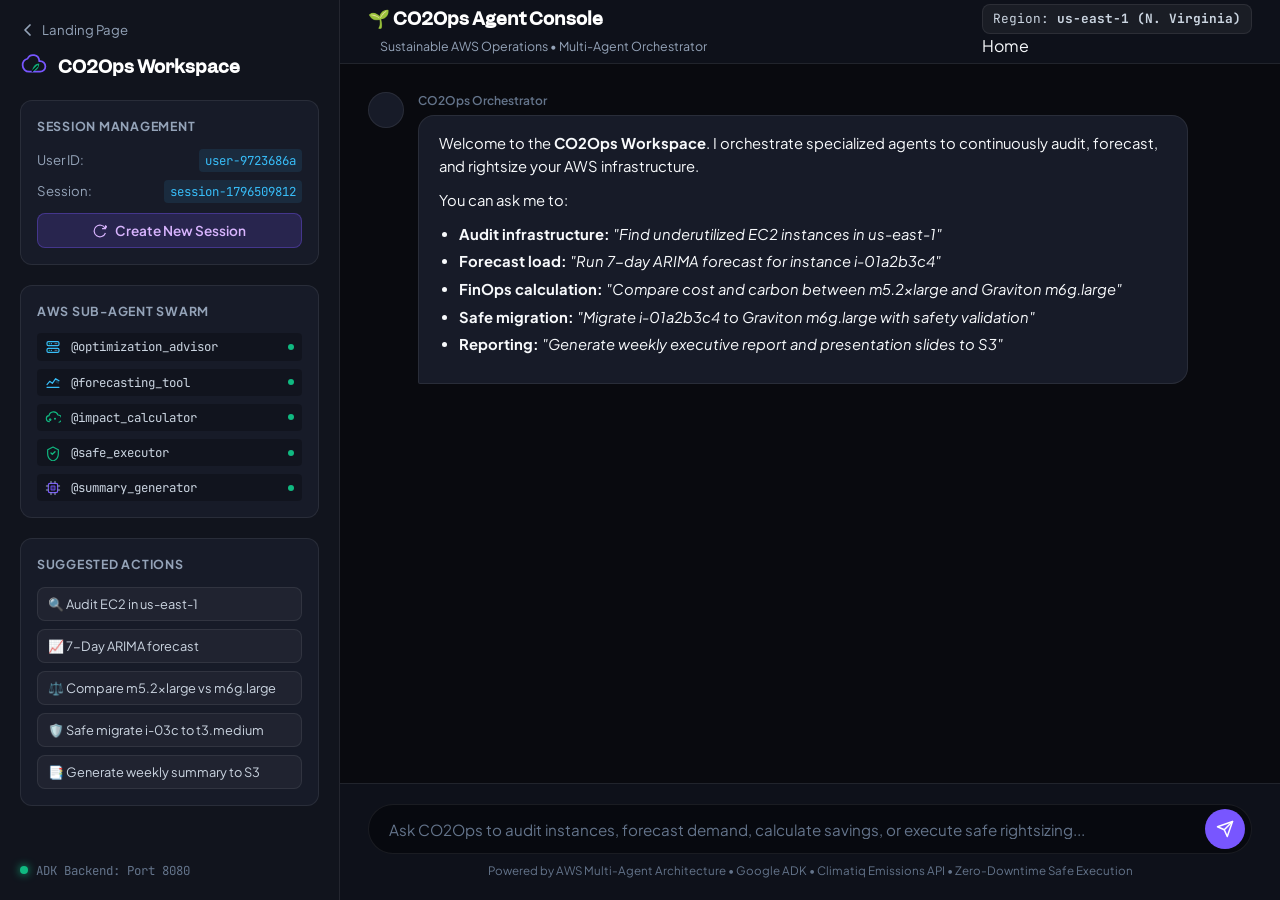
==== commit 806d0efc: "revert(ui): restore original clean workspace design from first commit" ====
--- a/Frontend/workspace.html
+++ b/Frontend/workspace.html
@@ -3,495 +3,225 @@
 <head>
   <meta charset="UTF-8" />
   <meta name="viewport" content="width=device-width, initial-scale=1.0" />
-  <title>CO2Ops — Autonomous FinOps & Sustainability Console</title>
-  
-  <!-- Modern Typography: Plus Jakarta Sans for UI, JetBrains Mono for Code/Telemetry -->
+  <title>CO2Ops — Agent Workspace</title>
   <link rel="preconnect" href="https://fonts.googleapis.com" />
   <link rel="preconnect" href="https://fonts.gstatic.com" crossorigin />
-  <link href="https://fonts.googleapis.com/css2?family=JetBrains+Mono:ital,wght@0,400;0,500;0,600;0,700;1,400&family=Plus+Jakarta+Sans:wght@300;400;500;600;700;800&display=swap" rel="stylesheet" />
-  
-  <link rel="stylesheet" href="./workspace.css?v=2.5" />
+  <link href="https://fonts.googleapis.com/css2?family=Plus+Jakarta+Sans:wght@400;500;600;700;800&family=JetBrains+Mono:wght@400;500;600&display=swap" rel="stylesheet" />
+  <link rel="stylesheet" href="./style.css" />
 </head>
-<body class="workspace-body dark-theme">
-
-  <!-- SVG Symbols Library for Enterprise Cloud Architecture -->
+<body class="workspace-body">
+  <!-- SVG Symbols Definition for CO2Ops -->
   <svg style="display: none;" xmlns="http://www.w3.org/2000/svg">
-    <!-- Brand Logo: Eco Cloud with Carbon Leaf -->
-    <symbol id="icon-brand" viewBox="0 0 32 32">
-      <path d="M22 10a7 7 0 0 0-13.4-2.3A7.5 7.5 0 0 0 3 15a7.5 7.5 0 0 0 7.5 7.5H23a6 6 0 0 0 0-12h-1z" fill="none" stroke="#8B5CF6" stroke-width="2" stroke-linecap="round" stroke-linejoin="round"/>
-      <path d="M14 22c0-5 3.5-9 8-9 0 5-3.5 9-8 9z" fill="#10B981" opacity="0.95"/>
-      <path d="M14 22l6-6" stroke="#0F172A" stroke-width="1.75" stroke-linecap="round"/>
+    <!-- Brand Logo: Eco Cloud with Leaf -->
+    <symbol id="icon-co2ops-brand" viewBox="0 0 32 32">
+      <path d="M22 10a7 7 0 0 0-13.4-2.3A7.5 7.5 0 0 0 3 15a7.5 7.5 0 0 0 7.5 7.5H23a6 6 0 0 0 0-12h-1z" fill="none" stroke="#7856ff" stroke-width="2" stroke-linecap="round" stroke-linejoin="round"/>
+      <path d="M14 22c0-5 3.5-9 8-9 0 5-3.5 9-8 9z" fill="#10b981" opacity="0.9"/>
+      <path d="M14 22l6-6" stroke="#07080b" stroke-width="1.5" stroke-linecap="round"/>
     </symbol>
 
     <!-- AWS EC2 Node -->
-    <symbol id="icon-ec2" viewBox="0 0 24 24">
-      <rect x="3" y="4" width="18" height="6" rx="2" fill="none" stroke="currentColor" stroke-width="1.75"/>
-      <rect x="3" y="14" width="18" height="6" rx="2" fill="none" stroke="currentColor" stroke-width="1.75"/>
-      <circle cx="6.5" cy="7" r="1.25" fill="#10B981"/>
-      <circle cx="10" cy="7" r="1.25" fill="#38BDF8"/>
-      <circle cx="6.5" cy="17" r="1.25" fill="#10B981"/>
-      <circle cx="10" cy="17" r="1.25" fill="#38BDF8"/>
-      <path d="M15 7h3M15 17h3" stroke="currentColor" stroke-width="1.5" stroke-linecap="round" opacity="0.6"/>
+    <symbol id="icon-ec2-node" viewBox="0 0 24 24">
+      <rect x="3" y="4" width="18" height="6" rx="2" fill="none" stroke="#38bdf8" stroke-width="1.75"/>
+      <rect x="3" y="14" width="18" height="6" rx="2" fill="none" stroke="#38bdf8" stroke-width="1.75"/>
+      <circle cx="6.5" cy="7" r="1" fill="#10b981"/>
+      <circle cx="9.5" cy="7" r="1" fill="#38bdf8"/>
+      <circle cx="6.5" cy="17" r="1" fill="#10b981"/>
+      <circle cx="9.5" cy="17" r="1" fill="#38bdf8"/>
+      <path d="M15 7h3M15 17h3" stroke="#64748b" stroke-width="1.5" stroke-linecap="round"/>
     </symbol>
 
     <!-- AWS Graviton ARM64 Chip -->
-    <symbol id="icon-graviton" viewBox="0 0 24 24">
-      <rect x="5" y="5" width="14" height="14" rx="3" fill="none" stroke="currentColor" stroke-width="1.75"/>
-      <rect x="8.5" y="8.5" width="7" height="7" rx="1.5" fill="#8B5CF6" fill-opacity="0.25" stroke="#8B5CF6" stroke-width="1.5"/>
-      <path d="M9 2v3M15 2v3M9 19v3M15 19v3M2 9h3M2 15h3M19 9h3M19 15h3" stroke="currentColor" stroke-width="1.5" stroke-linecap="round" opacity="0.7"/>
-    </symbol>
-
-    <!-- Green Leaf Carbon -->
-    <symbol id="icon-carbon" viewBox="0 0 24 24">
-      <path d="M11 20A7 7 0 0 1 4 13c0-7 7-9 16-9 0 9-2 16-9 16Z" fill="none" stroke="currentColor" stroke-width="1.75" stroke-linecap="round" stroke-linejoin="round"/>
-      <path d="M11 20a15 15 0 0 0 4-10" stroke="currentColor" stroke-width="1.75" stroke-linecap="round"/>
+    <symbol id="icon-graviton-chip" viewBox="0 0 24 24">
+      <rect x="5" y="5" width="14" height="14" rx="2.5" fill="none" stroke="#7856ff" stroke-width="1.75"/>
+      <path d="M9 9h6v6H9z" fill="#7856ff" fill-opacity="0.3" stroke="#7856ff" stroke-width="1.2"/>
+      <path d="M9 2v3M15 2v3M9 19v3M15 19v3M2 9h3M2 15h3M19 9h3M19 15h3" stroke="#94a3b8" stroke-width="1.5" stroke-linecap="round"/>
+    </symbol>
+
+    <!-- Carbon CO2 Molecule Cloud -->
+    <symbol id="icon-co2-cloud" viewBox="0 0 24 24">
+      <path d="M6.5 19a4.5 4.5 0 0 1-.5-8.97A7 7 0 0 1 19.5 9a5.5 5.5 0 0 1 1.5 10.79" fill="none" stroke="#10b981" stroke-width="1.75" stroke-linecap="round"/>
+      <path d="M9 14.5a2 2 0 1 0 0 3 2 2 0 0 0 0-3zm6-1.5a1.5 1.5 0 1 1 0 3 1.5 1.5 0 0 1 0-3z" fill="#10b981"/>
     </symbol>
 
     <!-- 7-Day ARIMA Predictive Curve -->
-    <symbol id="icon-forecast" viewBox="0 0 24 24">
-      <path d="M3 20h18M3 16l4-5 4 3 5-7 5 3" fill="none" stroke="currentColor" stroke-width="1.75" stroke-linecap="round" stroke-linejoin="round"/>
-      <path d="M16 7l5 3v5l-5-2z" fill="#0EA5E9" fill-opacity="0.2"/>
+    <symbol id="icon-arima-chart" viewBox="0 0 24 24">
+      <path d="M3 20h18M3 16l4-5 4 3 5-7 5 3" fill="none" stroke="#38bdf8" stroke-width="1.75" stroke-linecap="round" stroke-linejoin="round"/>
+      <path d="M16 7l5 3v5l-5-2z" fill="#38bdf8" fill-opacity="0.2"/>
     </symbol>
 
     <!-- Zero-Downtime Safe Shield -->
-    <symbol id="icon-shield" viewBox="0 0 24 24">
-      <path d="M12 3l8 4v6c0 5-3.5 9.5-8 11-4.5-1.5-8-6-8-11V7l8-4z" fill="none" stroke="currentColor" stroke-width="1.75" stroke-linecap="round" stroke-linejoin="round"/>
-      <path d="M9 12l2 2 4-4" stroke="#10B981" stroke-width="2" stroke-linecap="round" stroke-linejoin="round"/>
+    <symbol id="icon-safe-shield" viewBox="0 0 24 24">
+      <path d="M12 3l8 4v6c0 5-3.5 9.5-8 11-4.5-1.5-8-6-8-11V7l8-4z" fill="none" stroke="#10b981" stroke-width="1.75" stroke-linecap="round" stroke-linejoin="round"/>
+      <path d="M9 12l2 2 4-4" fill="none" stroke="#10b981" stroke-width="2" stroke-linecap="round" stroke-linejoin="round"/>
     </symbol>
 
     <!-- Spark AI -->
-    <symbol id="icon-spark" viewBox="0 0 24 24">
-      <path d="M12 2L14.4 8.6L21 11L14.4 13.4L12 20L9.6 13.4L3 11L9.6 8.6L12 2Z" fill="url(#spark-gradient)"/>
+    <symbol id="icon-copilot-spark" viewBox="0 0 24 24">
+      <path d="M12 2L14.4 8.6L21 11L14.4 13.4L12 20L9.6 13.4L3 11L9.6 8.6L12 2Z" fill="url(#spark-grad)"/>
       <defs>
-        <linearGradient id="spark-gradient" x1="3" y1="2" x2="21" y2="20" gradientUnits="userSpaceOnUse">
-          <stop stop-color="#8B5CF6"/>
-          <stop offset="1" stop-color="#10B981"/>
+        <linearGradient id="spark-grad" x1="3" y1="2" x2="21" y2="20" gradientUnits="userSpaceOnUse">
+          <stop stop-color="#7856ff"/>
+          <stop offset="1" stop-color="#10b981"/>
         </linearGradient>
       </defs>
     </symbol>
-
-    <!-- Database DuckDB -->
-    <symbol id="icon-database" viewBox="0 0 24 24">
-      <ellipse cx="12" cy="5" rx="9" ry="3" fill="none" stroke="currentColor" stroke-width="1.75"/>
-      <path d="M21 12c0 1.66-4 3-9 3s-9-1.34-9-3" fill="none" stroke="currentColor" stroke-width="1.75"/>
-      <path d="M3 5v14c0 1.66 4 3 9 3s9-1.34 9-3V5" fill="none" stroke="currentColor" stroke-width="1.75"/>
-    </symbol>
-
-    <!-- Chevron Right -->
-    <symbol id="icon-chevron-right" viewBox="0 0 24 24">
-      <polyline points="9 18 15 12 9 6" fill="none" stroke="currentColor" stroke-width="2" stroke-linecap="round" stroke-linejoin="round"/>
-    </symbol>
-
-    <!-- Copy Icon -->
-    <symbol id="icon-copy" viewBox="0 0 24 24">
-      <rect x="9" y="9" width="13" height="13" rx="2" ry="2" fill="none" stroke="currentColor" stroke-width="1.75"/>
-      <path d="M5 15H4a2 2 0 0 1-2-2V4a2 2 0 0 1 2-2h9a2 2 0 0 1 2 2v1" fill="none" stroke="currentColor" stroke-width="1.75"/>
-    </symbol>
   </svg>
 
-  <div class="workspace-viewport">
-
-    <!-- ==================================================================== -->
-    <!-- LEFT RAIL: Navigation, Active Swarm Matrix, Runbooks, Health         -->
-    <!-- ==================================================================== -->
-    <aside class="workspace-rail" id="workspace-rail">
-      
-      <!-- Rail Header / Brand -->
-      <div class="rail-header">
-        <div class="brand-badge">
-          <svg class="brand-icon" width="28" height="28"><use href="#icon-brand"/></svg>
-          <div class="brand-meta">
-            <span class="brand-name">CO2Ops</span>
-            <span class="brand-tag">FinOps & GreenOps Console</span>
+  <div class="workspace-layout">
+    <!-- Workspace Sidebar -->
+    <aside class="workspace-sidebar">
+      <div class="workspace-sidebar-header">
+        <a href="./index.html" class="workspace-back-link" title="Return to Landing Page">
+          <svg width="16" height="16" viewBox="0 0 16 16" fill="none"><path d="M10 13L5 8L10 3" stroke="currentColor" stroke-width="1.75" stroke-linecap="round" stroke-linejoin="round"/></svg>
+          <span>Landing Page</span>
+        </a>
+        <div class="workspace-brand">
+          <svg width="28" height="28"><use href="#icon-co2ops-brand"/></svg>
+          <span class="brand-title">CO2Ops Workspace</span>
+        </div>
+      </div>
+
+      <!-- Session Management -->
+      <div class="session-card">
+        <div class="session-card-title">Session Management</div>
+        <div class="session-info-row">
+          <span class="session-label">User ID:</span>
+          <code id="ws-user-id" class="session-val">Loading...</code>
+        </div>
+        <div class="session-info-row">
+          <span class="session-label">Session:</span>
+          <code id="ws-session-id" class="session-val">Loading...</code>
+        </div>
+        <button id="ws-new-session-btn" class="btn-new-session">
+          <svg width="14" height="14" viewBox="0 0 24 24" fill="none" stroke="currentColor" stroke-width="2"><path d="M21.5 2v6h-6M21.34 15.57a10 10 0 1 1-.57-8.38l5.67-5.67"/></svg>
+          <span>Create New Session</span>
+        </button>
+      </div>
+
+      <!-- Active Sub-Agents Status -->
+      <div class="agent-swarm-card">
+        <div class="session-card-title">AWS Sub-Agent Swarm</div>
+        <ul class="swarm-list">
+          <li class="swarm-item online">
+            <svg width="16" height="16"><use href="#icon-ec2-node"/></svg>
+            <span>@optimization_advisor</span>
+            <span class="badge-dot"></span>
+          </li>
+          <li class="swarm-item online">
+            <svg width="16" height="16"><use href="#icon-arima-chart"/></svg>
+            <span>@forecasting_tool</span>
+            <span class="badge-dot"></span>
+          </li>
+          <li class="swarm-item online">
+            <svg width="16" height="16"><use href="#icon-co2-cloud"/></svg>
+            <span>@impact_calculator</span>
+            <span class="badge-dot"></span>
+          </li>
+          <li class="swarm-item online">
+            <svg width="16" height="16"><use href="#icon-safe-shield"/></svg>
+            <span>@safe_executor</span>
+            <span class="badge-dot"></span>
+          </li>
+          <li class="swarm-item online">
+            <svg width="16" height="16"><use href="#icon-graviton-chip"/></svg>
+            <span>@summary_generator</span>
+            <span class="badge-dot"></span>
+          </li>
+        </ul>
+      </div>
+
+      <!-- Quick Action Prompts -->
+      <div class="quick-prompts-card">
+        <div class="session-card-title">Suggested Actions</div>
+        <div class="quick-chips">
+          <button class="quick-chip" data-prompt="Audit my AWS EC2 fleet in us-east-1 for underutilized instances and carbon waste">
+            🔍 Audit EC2 in us-east-1
+          </button>
+          <button class="quick-chip" data-prompt="Forecast 7-day CPU load for i-01a2b3c4d5e6f7g80 using ARIMA">
+            📈 7-Day ARIMA forecast
+          </button>
+          <button class="quick-chip" data-prompt="Compare cost and carbon emissions between m5.2xlarge and Graviton m6g.large">
+            ⚖️ Compare m5.2xlarge vs m6g.large
+          </button>
+          <button class="quick-chip" data-prompt="Execute safe migration of instance i-03c4d5e6f7g8012a to t3.medium with zero downtime">
+            🛡️ Safe migrate i-03c to t3.medium
+          </button>
+          <button class="quick-chip" data-prompt="Generate weekly AWS sustainability executive summary report and upload to S3">
+            📑 Generate weekly summary to S3
+          </button>
+        </div>
+      </div>
+
+      <div class="workspace-sidebar-footer">
+        <div class="backend-pill">
+          <span class="status-indicator live"></span>
+          <span>ADK Backend: Port 8080</span>
+        </div>
+      </div>
+    </aside>
+
+    <!-- Main Chat Workspace -->
+    <main class="workspace-main">
+      <!-- Top Bar -->
+      <header class="workspace-topbar">
+        <div class="topbar-left">
+          <h1 class="topbar-title">🌱 CO2Ops Agent Console</h1>
+          <span class="topbar-sub">Sustainable AWS Operations • Multi-Agent Orchestrator</span>
+        </div>
+        <div class="topbar-right">
+          <div class="badge-region">Region: <strong>us-east-1 (N. Virginia)</strong></div>
+          <a href="./index.html" class="btn-ghost-nav">Home</a>
+        </div>
+      </header>
+
+      <!-- Chat History -->
+      <div id="ws-chat-history" class="chat-history-container">
+        <!-- Welcome Message -->
+        <div class="chat-message assistant-msg">
+          <div class="msg-avatar">
+            <svg width="20" height="20"><use href="#icon-copilot-spark"/></svg>
           </div>
-        </div>
-        <a href="./index.html" class="nav-back-pill" title="Return to Landing Page">
-          <svg width="14" height="14" viewBox="0 0 24 24" fill="none" stroke="currentColor" stroke-width="2"><polyline points="15 18 9 12 15 6"/></svg>
-          <span>Home</span>
-        </a>
-      </div>
-
-      <!-- Action: New Audit Session Button -->
-      <div class="rail-actions">
-        <button id="ws-new-session-btn" class="btn-primary-action">
-          <svg width="16" height="16" viewBox="0 0 24 24" fill="none" stroke="currentColor" stroke-width="2.25"><line x1="12" y1="5" x2="12" y2="19"></line><line x1="5" y1="12" x2="19" y2="12"></line></svg>
-          <span>New Audit Session</span>
-        </button>
-      </div>
-
-      <!-- Session Meta Card -->
-      <div class="rail-section">
-        <div class="section-label">Active Context</div>
-        <div class="session-stat-card">
-          <div class="stat-row">
-            <span class="stat-key">Session ID</span>
-            <span id="ws-session-id" class="stat-mono">session-initializing</span>
-          </div>
-          <div class="stat-row">
-            <span class="stat-key">Operator</span>
-            <span id="ws-user-id" class="stat-mono">user-initializing</span>
-          </div>
-          <div class="stat-row">
-            <span class="stat-key">Engine</span>
-            <span class="engine-badge"><span class="pulse-dot"></span> Google ADK 2.9</span>
-          </div>
-        </div>
-      </div>
-
-      <!-- Sub-Agent Swarm Status Matrix -->
-      <div class="rail-section">
-        <div class="section-header-flex">
-          <span class="section-label">AWS Agent Swarm (5 Active)</span>
-          <span class="swarm-badge-count">Live</span>
-        </div>
-        <div class="swarm-matrix">
-          <div class="swarm-agent-card" data-agent="optimization_advisor" id="swarm-optimization_advisor">
-            <div class="agent-icon-box"><svg width="15" height="15"><use href="#icon-ec2"/></svg></div>
-            <div class="agent-info">
-              <div class="agent-title">@optimization_advisor</div>
-              <div class="agent-role">DuckDB Telemetry & Rightsizing</div>
-            </div>
-            <div class="agent-status-dot online" title="Agent Online"></div>
-          </div>
-
-          <div class="swarm-agent-card" data-agent="forecasting_tool" id="swarm-forecasting_tool">
-            <div class="agent-icon-box"><svg width="15" height="15"><use href="#icon-forecast"/></svg></div>
-            <div class="agent-info">
-              <div class="agent-title">@forecasting_tool</div>
-              <div class="agent-role">7-Day Statistical ARIMA Models</div>
-            </div>
-            <div class="agent-status-dot online" title="Agent Online"></div>
-          </div>
-
-          <div class="swarm-agent-card" data-agent="impact_calculator" id="swarm-impact_calculator">
-            <div class="agent-icon-box"><svg width="15" height="15"><use href="#icon-carbon"/></svg></div>
-            <div class="agent-info">
-              <div class="agent-title">@impact_calculator</div>
-              <div class="agent-role">FinOps & Carbon Emissions Δ</div>
-            </div>
-            <div class="agent-status-dot online" title="Agent Online"></div>
-          </div>
-
-          <div class="swarm-agent-card" data-agent="safe_executor" id="swarm-safe_executor">
-            <div class="agent-icon-box"><svg width="15" height="15"><use href="#icon-shield"/></svg></div>
-            <div class="agent-info">
-              <div class="agent-title">@safe_executor</div>
-              <div class="agent-role">Zero-Downtime Safe Resizing</div>
-            </div>
-            <div class="agent-status-dot online" title="Agent Online"></div>
-          </div>
-
-          <div class="swarm-agent-card" data-agent="summary_generator" id="swarm-summary_generator">
-            <div class="agent-icon-box"><svg width="15" height="15"><use href="#icon-graviton"/></svg></div>
-            <div class="agent-info">
-              <div class="agent-title">@summary_generator</div>
-              <div class="agent-role">Executive S3 Reports & Decks</div>
-            </div>
-            <div class="agent-status-dot online" title="Agent Online"></div>
-          </div>
-        </div>
-      </div>
-
-      <!-- FinOps Playbooks / Runbooks -->
-      <div class="rail-section">
-        <div class="section-label">Automated Playbooks</div>
-        <div class="runbook-list">
-          <button class="runbook-chip" data-prompt="Audit all EC2 instances in us-east-1 for underutilized capacity, overprovisioned resources, and carbon waste">
-            <span class="runbook-icon">🔍</span>
-            <span class="runbook-text">Full Fleet Audit (us-east-1)</span>
-          </button>
-          <button class="runbook-chip" data-prompt="Provide a 7-day statistical ARIMA forecast for CPU and memory utilization on instance i-01a2b3c4d5e6f7g80">
-            <span class="runbook-icon">📈</span>
-            <span class="runbook-text">7-Day ARIMA Load Forecast</span>
-          </button>
-          <button class="runbook-chip" data-prompt="Compare hourly and monthly cost and carbon emissions between current m5.2xlarge and AWS Graviton m6g.xlarge in us-east-1">
-            <span class="runbook-icon">⚡</span>
-            <span class="runbook-text">Graviton Migration Comparison</span>
-          </button>
-          <button class="runbook-chip" data-prompt="Execute forecast-validated safe instance migration for instance i-03c4d5e6f7g8h9i02 to t3.medium with zero downtime">
-            <span class="runbook-icon">🛡️</span>
-            <span class="runbook-text">Safe Instance Rightsize</span>
-          </button>
-          <button class="runbook-chip" data-prompt="Generate weekly AWS sustainability executive summary report with embedded charts and upload to Amazon S3">
-            <span class="runbook-icon">📊</span>
-            <span class="runbook-text">Weekly Executive S3 Report</span>
-          </button>
-        </div>
-      </div>
-
-      <!-- Rail Footer: Connection Health -->
-      <div class="rail-footer">
-        <div class="health-indicator-card">
-          <div class="health-row">
-            <span class="health-status-dot live"></span>
-            <span class="health-title">Backend Connected</span>
-            <span class="health-port">127.0.0.1:8080</span>
-          </div>
-          <div class="health-sub">Model: <strong id="model-indicator-badge">gemini-2.5-flash</strong></div>
-        </div>
-      </div>
-    </aside>
-
-    <!-- ==================================================================== -->
-    <!-- CENTER STAGE: Topbar, KPI Ribbon, Chat History, Command Center      -->
-    <!-- ==================================================================== -->
-    <main class="workspace-stage">
-      
-      <!-- Top Navigation & Global Controls -->
-      <header class="stage-topbar">
-        <div class="topbar-left">
-          <button id="sidebar-toggle-btn" class="icon-toggle-btn" title="Toggle Sidebar">
-            <svg width="18" height="18" viewBox="0 0 24 24" fill="none" stroke="currentColor" stroke-width="2"><line x1="3" y1="12" x2="21" y2="12"/><line x1="3" y1="6" x2="21" y2="6"/><line x1="3" y1="18" x2="21" y2="18"/></svg>
-          </button>
-          <div class="stage-title-wrap">
-            <h1 class="stage-heading">CO2Ops Autonomous FinOps & Sustainability Console</h1>
-            <span class="stage-subheading">Intelligent multi-agent orchestration for AWS infrastructure optimization</span>
-          </div>
-        </div>
-
-        <div class="topbar-right">
-          <!-- Region Filter Selector -->
-          <div class="region-selector-wrapper">
-            <span class="region-dot"></span>
-            <select id="active-region-select" class="region-select" title="Active AWS Region">
-              <option value="us-east-1" selected>us-east-1 (N. Virginia)</option>
-              <option value="us-west-2">us-west-2 (Oregon)</option>
-              <option value="eu-west-1">eu-west-1 (Ireland)</option>
-              <option value="ap-south-1">ap-south-1 (Mumbai)</option>
-            </select>
-          </div>
-
-          <!-- Drawer Toggle Button -->
-          <button id="telemetry-drawer-toggle" class="btn-topbar-action active" title="Toggle Fleet Telemetry Drawer">
-            <svg width="15" height="15"><use href="#icon-database"/></svg>
-            <span>Fleet Telemetry</span>
-            <span id="fleet-count-badge" class="pill-badge">10</span>
-          </button>
-
-          <!-- Clear Session / Reset -->
-          <button id="clear-chat-btn" class="btn-topbar-ghost" title="Clear Chat Screen">
-            <svg width="14" height="14" viewBox="0 0 24 24" fill="none" stroke="currentColor" stroke-width="2"><polyline points="3 6 5 6 21 6"></polyline><path d="M19 6v14a2 2 0 0 1-2 2H7a2 2 0 0 1-2-2V6m3 0V4a2 2 0 0 1 2-2h4a2 2 0 0 1 2 2v2"></path></svg>
-          </button>
-        </div>
-      </header>
-
-      <!-- At-a-Glance Fleet KPI Ribbon -->
-      <section class="kpi-ribbon">
-        <div class="kpi-card" id="kpi-nodes">
-          <div class="kpi-meta">
-            <span class="kpi-label">Audited Instances</span>
-            <span class="kpi-tag blue">10 Nodes</span>
-          </div>
-          <div class="kpi-value-wrap">
-            <span class="kpi-value">10</span>
-            <span class="kpi-trend neutral">7 Underutilized</span>
-          </div>
-          <div class="kpi-bar-track"><div class="kpi-bar-fill blue" style="width: 70%;"></div></div>
-        </div>
-
-        <div class="kpi-card" id="kpi-spend">
-          <div class="kpi-meta">
-            <span class="kpi-label">Est. Monthly Spend</span>
-            <span class="kpi-tag amber">On-Demand</span>
-          </div>
-          <div class="kpi-value-wrap">
-            <span class="kpi-value">$2,184<small>.00</small></span>
-            <span class="kpi-trend positive">-$824.50 Potential</span>
-          </div>
-          <div class="kpi-bar-track"><div class="kpi-bar-fill amber" style="width: 62%;"></div></div>
-        </div>
-
-        <div class="kpi-card" id="kpi-carbon">
-          <div class="kpi-meta">
-            <span class="kpi-label">Fleet Carbon Intensity</span>
-            <span class="kpi-tag green">Emissions</span>
-          </div>
-          <div class="kpi-value-wrap">
-            <span class="kpi-value">20.49 <small>kg/day</small></span>
-            <span class="kpi-trend positive">🌿 -7.82 kg/day</span>
-          </div>
-          <div class="kpi-bar-track"><div class="kpi-bar-fill green" style="width: 55%;"></div></div>
-        </div>
-
-        <div class="kpi-card" id="kpi-safety">
-          <div class="kpi-meta">
-            <span class="kpi-label">Zero-Downtime Assurance</span>
-            <span class="kpi-tag purple">Policy Gate</span>
-          </div>
-          <div class="kpi-value-wrap">
-            <span class="kpi-value">100<small>%</small></span>
-            <span class="kpi-trend positive">ARIMA Guarded</span>
-          </div>
-          <div class="kpi-bar-track"><div class="kpi-bar-fill purple" style="width: 100%;"></div></div>
-        </div>
-      </section>
-
-      <!-- Dynamic Multi-Agent Reasoning Stepper (Visible during queries) -->
-      <div id="pipeline-stepper" class="pipeline-stepper" style="display: none;">
-        <div class="stepper-header">
-          <div class="stepper-title">
-            <span class="stepper-spinner"></span>
-            <span>Multi-Agent Execution Pipeline</span>
-          </div>
-          <div class="stepper-timer" id="stepper-timer">Elapsed: 0.0s</div>
-        </div>
-        <div class="stepper-track">
-          <div class="step-node active" id="step-orchestrator">
-            <div class="step-circle"><svg width="12" height="12"><use href="#icon-spark"/></svg></div>
-            <span class="step-label">Orchestrator</span>
-          </div>
-          <div class="step-line" id="line-1"></div>
-          <div class="step-node" id="step-scout">
-            <div class="step-circle"><svg width="12" height="12"><use href="#icon-database"/></svg></div>
-            <span class="step-label">Infra Scout (DuckDB)</span>
-          </div>
-          <div class="step-line" id="line-2"></div>
-          <div class="step-node" id="step-profiler">
-            <div class="step-circle"><svg width="12" height="12"><use href="#icon-ec2"/></svg></div>
-            <span class="step-label">Workload Profiler</span>
-          </div>
-          <div class="step-line" id="line-3"></div>
-          <div class="step-node" id="step-recommender">
-            <div class="step-circle"><svg width="12" height="12"><use href="#icon-graviton"/></svg></div>
-            <span class="step-label">Recommender</span>
-          </div>
-          <div class="step-line" id="line-4"></div>
-          <div class="step-node" id="step-executor">
-            <div class="step-circle"><svg width="12" height="12"><use href="#icon-shield"/></svg></div>
-            <span class="step-label">Safe Execution</span>
-          </div>
-        </div>
-        <div class="stepper-status-msg" id="stepper-status-text">Classifying intent and formulating telemetry parameters...</div>
-      </div>
-
-      <!-- Main Conversation Stream Container -->
-      <div id="ws-chat-history" class="chat-history-container">
-        <!-- Initial Welcome Hero inside Chat -->
-        <div class="chat-welcome-hero" id="chat-welcome-hero">
-          <div class="hero-spark-wrap">
-            <svg class="hero-spark-icon" width="42" height="42"><use href="#icon-spark"/></svg>
-          </div>
-          <h2 class="hero-title">Welcome to the CO2Ops Intelligent Command Console</h2>
-          <p class="hero-subtitle">
-            Know exactly what AWS infrastructure waste is trying to tell you. Complete your stack with autonomous AI-powered sustainability, real-time telemetry audits, and FinOps intelligence.
-          </p>
-
-          <div class="hero-features-grid">
-            <div class="feature-card" data-prompt="Audit all EC2 instances in us-east-1 for underutilized capacity and recommend rightsizing">
-              <div class="feature-icon"><svg width="18" height="18"><use href="#icon-ec2"/></svg></div>
-              <div class="feature-title">Telemetry Audit</div>
-              <div class="feature-desc">Scans DuckDB & CloudWatch metrics to surface underutilized EC2 nodes.</div>
-              <div class="feature-cta">Audit Fleet &rarr;</div>
-            </div>
-
-            <div class="feature-card" data-prompt="Provide a 7-day statistical ARIMA forecast for CPU utilization on instance i-01a2b3c4d5e6f7g80">
-              <div class="feature-icon"><svg width="18" height="18"><use href="#icon-forecast"/></svg></div>
-              <div class="feature-title">ARIMA Forecasting</div>
-              <div class="feature-desc">7-day predictive time-series models for CPU, memory, and carbon footprint.</div>
-              <div class="feature-cta">Generate Forecast &rarr;</div>
-            </div>
-
-            <div class="feature-card" data-prompt="Compare cost and carbon emissions between m5.2xlarge and Graviton m6g.large">
-              <div class="feature-icon"><svg width="18" height="18"><use href="#icon-graviton"/></svg></div>
-              <div class="feature-title">FinOps & Carbon Δ</div>
-              <div class="feature-desc">Calculates real-time price deltas and regional grid carbon reductions.</div>
-              <div class="feature-cta">Compare Instances &rarr;</div>
-            </div>
-
-            <div class="feature-card" data-prompt="Generate weekly AWS sustainability executive summary report with embedded charts to S3">
-              <div class="feature-icon"><svg width="18" height="18"><use href="#icon-shield"/></svg></div>
-              <div class="feature-title">Executive Reporting</div>
-              <div class="feature-desc">Compiles markdown reports and Google Slides with embedded telemetry charts.</div>
-              <div class="feature-cta">Build Summary &rarr;</div>
+          <div class="msg-content">
+            <div class="msg-sender">CO2Ops Orchestrator</div>
+            <div class="msg-text">
+              <p>Welcome to the <strong>CO2Ops Workspace</strong>. I orchestrate specialized agents to continuously audit, forecast, and rightsize your AWS infrastructure.</p>
+              <p>You can ask me to:</p>
+              <ul>
+                <li><strong>Audit infrastructure:</strong> <em>"Find underutilized EC2 instances in us-east-1"</em></li>
+                <li><strong>Forecast load:</strong> <em>"Run 7-day ARIMA forecast for instance i-01a2b3c4"</em></li>
+                <li><strong>FinOps calculation:</strong> <em>"Compare cost and carbon between m5.2xlarge and Graviton m6g.large"</em></li>
+                <li><strong>Safe migration:</strong> <em>"Migrate i-01a2b3c4 to Graviton m6g.large with safety validation"</em></li>
+                <li><strong>Reporting:</strong> <em>"Generate weekly executive report and presentation slides to S3"</em></li>
+              </ul>
             </div>
           </div>
         </div>
       </div>
 
-      <!-- Command Input Center -->
-      <footer class="workspace-command-center">
-        <!-- Quick Prompts Ribbon -->
-        <div class="command-chips-row">
-          <span class="chips-label">Quick Runbooks:</span>
-          <button class="action-chip" data-prompt="Audit my AWS EC2 fleet in us-east-1 for rightsizing candidates">🔍 Audit us-east-1</button>
-          <button class="action-chip" data-prompt="Forecast 7-day CPU load for i-01a2b3c4d5e6f7g80">📈 Forecast i-01a2</button>
-          <button class="action-chip" data-prompt="Compare cost and carbon between m5.2xlarge and Graviton m6g.large">⚡ Compare to Graviton</button>
-          <button class="action-chip" data-prompt="Execute safe migration of instance i-03c4d5e6f7g8h9i02 to t3.medium">🛡️ Safe migrate i-03c</button>
-          <button class="action-chip" data-prompt="Generate weekly executive sustainability report for all regions">📑 Weekly S3 Report</button>
-        </div>
-
-        <!-- Main Input Container -->
-        <form id="ws-chat-form" class="command-form">
-          <div class="command-input-container">
-            <div class="command-prefix">
-              <svg width="16" height="16"><use href="#icon-spark"/></svg>
-            </div>
-            <textarea 
+      <!-- Chat Input Form -->
+      <footer class="workspace-input-bar">
+        <form id="ws-chat-form" class="chat-form">
+          <div class="input-wrapper">
+            <input 
+              type="text" 
               id="ws-chat-input" 
-              class="command-textarea" 
-              placeholder="Ask CO2Ops to audit fleet, forecast demand, calculate carbon impact, or execute safe migration..." 
-              rows="1" 
-              required
-            ></textarea>
-            <div class="command-actions">
-              <span class="shortcut-hint">Press <strong>Enter</strong> to send &bull; <strong>Shift+Enter</strong> for newline</span>
-              <button type="submit" id="ws-send-btn" class="btn-send-command" title="Execute Query (Enter)">
-                <svg width="16" height="16" viewBox="0 0 24 24" fill="none" stroke="currentColor" stroke-width="2.5" stroke-linecap="round" stroke-linejoin="round">
-                  <line x1="22" y1="2" x2="11" y2="13"></line>
-                  <polygon points="22 2 15 22 11 13 2 9 22 2"></polygon>
-                </svg>
-              </button>
-            </div>
+              placeholder="Ask CO2Ops to audit instances, forecast demand, calculate savings, or execute safe rightsizing..." 
+              autocomplete="off"
+              required 
+            />
+            <button type="submit" id="ws-send-btn" class="send-btn" title="Send message">
+              <svg width="18" height="18" viewBox="0 0 24 24" fill="none" stroke="currentColor" stroke-width="2" stroke-linecap="round" stroke-linejoin="round">
+                <line x1="22" y1="2" x2="11" y2="13"></line>
+                <polygon points="22 2 15 22 11 13 2 9 22 2"></polygon>
+              </svg>
+            </button>
           </div>
         </form>
-
-        <div class="command-status-footer">
-          <span>CO2Ops Engine: Google ADK 2.9 (Gemini 2.5 Flash)</span>
-          <span class="footer-dot">&bull;</span>
-          <span>Zero-Downtime Policy Guarded</span>
-          <span class="footer-dot">&bull;</span>
-          <span>DuckDB In-Memory Telemetry Database</span>
+        <div class="input-caption">
+          Powered by AWS Multi-Agent Architecture • Google ADK • Climatiq Emissions API • Zero-Downtime Safe Execution
         </div>
       </footer>
     </main>
-
-    <!-- ==================================================================== -->
-    <!-- RIGHT DRAWER: Live EC2 Fleet Telemetry Inspector (Collapsible)       -->
-    <!-- ==================================================================== -->
-    <aside class="telemetry-drawer" id="telemetry-drawer">
-      <div class="drawer-header">
-        <div class="drawer-header-title">
-          <svg width="18" height="18"><use href="#icon-database"/></svg>
-          <span>Fleet Telemetry Inspector</span>
-        </div>
-        <button id="drawer-close-btn" class="drawer-close-btn" title="Close Inspector">
-          <svg width="16" height="16" viewBox="0 0 24 24" fill="none" stroke="currentColor" stroke-width="2"><line x1="18" y1="6" x2="6" y2="18"/><line x1="6" y1="6" x2="18" y2="18"/></svg>
-        </button>
-      </div>
-
-      <!-- Drawer Search & Filter -->
-      <div class="drawer-search-box">
-        <input type="text" id="fleet-search-input" placeholder="Filter by instance ID, type, or region..." />
-      </div>
-
-      <!-- Fleet Instance Cards Container -->
-      <div class="drawer-body" id="fleet-list-container">
-        <!-- Rendered dynamically by main.js -->
-        <div class="drawer-loading-indicator">Loading fleet benchmark data...</div>
-      </div>
-
-      <!-- Drawer Footer Summary -->
-      <div class="drawer-footer">
-        <div class="drawer-footer-row">
-          <span>Regional Grid Carbon:</span>
-          <strong id="drawer-grid-intensity">0.379 kg CO₂/kWh</strong>
-        </div>
-        <button id="btn-audit-selected-region" class="btn-drawer-full">
-          Audit Selected Region Now &rarr;
-        </button>
-      </div>
-    </aside>
-
   </div>
 
   <script src="./main.js"></script>
--- a/Frontend/style.css
+++ b/Frontend/style.css
@@ -0,0 +1,1471 @@
+/* ==========================================================================
+   CO2Ops — Mixpanel-Authentic Design System & Workspace Styling
+   Directly modeled on Mixpanel (mixpanel.com/home) & Framer Design Tokens
+   Fonts: Garnett Medium/Regular, ABC Arizona Text Italic, Inter
+   Palette: Warm Cream (#FAF9F5 / #FFFFFF), Deep Charcoal (#1F2023),
+            Mixpanel Purple (#7856FF), Mint Green (#00332A / #EBF6F1),
+            Coral (#CC5849 / #FAF0ED)
+   ========================================================================== */
+
+/* --- Local Mixpanel Fonts --- */
+@font-face {
+  font-family: "Garnett Medium";
+  src: url("./assets/mixpanel/fonts/rEHnEvAsgbukh0QUeqSHBvG6PnI.woff2") format("woff2");
+  font-display: swap;
+  font-weight: 500;
+  font-style: normal;
+}
+
+@font-face {
+  font-family: "Garnett Regular";
+  src: url("./assets/mixpanel/fonts/v6eZbzgEth8Leebqk8eQxltDlKQ.woff2") format("woff2");
+  font-display: swap;
+  font-weight: 400;
+  font-style: normal;
+}
+
+@font-face {
+  font-family: "Arizona Italic";
+  src: url("./assets/mixpanel/fonts/aYR370jg1DL62OsIQpDG2mhc.woff2") format("woff2");
+  font-display: swap;
+  font-weight: 300;
+  font-style: italic;
+}
+
+@font-face {
+  font-family: "Apercu Pro";
+  src: url("./assets/mixpanel/fonts/8K8wTfBIzzMXHg72z4VHnOIBNZk.woff2") format("woff2");
+  font-display: swap;
+  font-weight: 500;
+  font-style: normal;
+}
+
+:root {
+  /* Canvas & Backgrounds */
+  --mp-canvas: #faf9f5;
+  --mp-surface-white: #ffffff;
+  --mp-surface-cream: #f4f3ed;
+  --mp-surface-gray: #f3f3f7;
+  --mp-surface-dark: #1f2023;
+  --mp-surface-black: #111215;
+
+  /* Text colors */
+  --mp-text-primary: #1f2023;
+  --mp-text-secondary: #5f6168;
+  --mp-text-muted: #8e9099;
+  --mp-text-light: #f4f4f6;
+
+  /* Accents */
+  --mp-purple: #7856ff;
+  --mp-purple-hover: #6342e8;
+  --mp-purple-tint: rgba(120, 86, 255, 0.08);
+  --mp-purple-glow: rgba(120, 86, 255, 0.25);
+
+  --mp-green-dark: #00332a;
+  --mp-green-mint: #ebf6f1;
+  --mp-green-accent: #00a36c;
+
+  --mp-coral-dark: #661d2d;
+  --mp-coral-tint: #faf0ed;
+  --mp-coral-accent: #cc5849;
+
+  --mp-blue-accent: #2563eb;
+  --mp-amber-accent: #d97706;
+
+  /* Borders */
+  --mp-border-subtle: #e7e7eb;
+  --mp-border-medium: #d4d4dc;
+  --mp-border-dark: rgba(255, 255, 255, 0.1);
+
+  /* Typography */
+  --font-garnett: "Garnett Medium", "Plus Jakarta Sans", -apple-system, sans-serif;
+  --font-editorial: "Arizona Italic", "Playfair Display", "Newsreader", serif;
+  --font-body: "Inter", "Plus Jakarta Sans", -apple-system, sans-serif;
+  --font-mono: "JetBrains Mono", monospace;
+
+  /* Radii */
+  --radius-sm: 8px;
+  --radius-md: 12px;
+  --radius-lg: 20px;
+  --radius-xl: 32px;
+  --radius-full: 9999px;
+
+  /* Shadows */
+  --shadow-subtle: 0 1px 3px rgba(0, 0, 0, 0.04), 0 1px 2px rgba(0, 0, 0, 0.02);
+  --shadow-card: 0 4px 20px rgba(0, 0, 0, 0.06), 0 1px 3px rgba(0, 0, 0, 0.04);
+  --shadow-float: 0 20px 40px rgba(0, 0, 0, 0.08), 0 1px 4px rgba(0, 0, 0, 0.04);
+}
+
+/* Reset & Base */
+*, *::before, *::after {
+  box-sizing: border-box;
+  margin: 0;
+  padding: 0;
+}
+
+html {
+  scroll-behavior: smooth;
+  color-scheme: light;
+}
+
+body {
+  font-family: var(--font-body);
+  color: var(--mp-text-primary);
+  background-color: var(--mp-canvas);
+  line-height: 1.55;
+  -webkit-font-smoothing: antialiased;
+}
+
+a {
+  color: inherit;
+  text-decoration: none;
+}
+
+button, input {
+  font-family: inherit;
+}
+
+.mp-container {
+  width: 100%;
+  max-width: 1240px;
+  margin: 0 auto;
+  padding: 0 28px;
+}
+
+/* ==========================================================================
+   MIXPANEL LANDING PAGE
+   ========================================================================== */
+
+/* Top Notification Banner */
+.mp-top-banner {
+  background: var(--mp-surface-dark);
+  color: #ffffff;
+  font-size: 0.825rem;
+  font-weight: 500;
+  text-align: center;
+  padding: 10px 16px;
+  display: flex;
+  align-items: center;
+  justify-content: center;
+  gap: 8px;
+}
+
+.mp-banner-link {
+  display: inline-flex;
+  align-items: center;
+  gap: 6px;
+  color: #d8b4fe;
+  transition: color 0.15s ease;
+}
+
+.mp-banner-link:hover {
+  color: #ffffff;
+}
+
+/* Sticky Mixpanel Header */
+.mp-header {
+  position: sticky;
+  top: 0;
+  z-index: 1000;
+  background: rgba(250, 249, 245, 0.92);
+  backdrop-filter: blur(16px);
+  border-bottom: 1px solid var(--mp-border-subtle);
+  height: 72px;
+  display: flex;
+  align-items: center;
+  transition: all 0.2s ease;
+}
+
+.mp-header-inner {
+  display: flex;
+  align-items: center;
+  justify-content: space-between;
+  width: 100%;
+}
+
+.mp-logo {
+  display: flex;
+  align-items: center;
+  gap: 10px;
+}
+
+.mp-logo-text {
+  font-family: var(--font-garnett);
+  font-size: 1.35rem;
+  font-weight: 700;
+  letter-spacing: -0.03em;
+  color: var(--mp-text-primary);
+}
+
+.mp-nav-menu {
+  display: none;
+  align-items: center;
+  gap: 32px;
+}
+
+@media (min-width: 860px) {
+  .mp-nav-menu {
+    display: flex;
+  }
+}
+
+.mp-nav-item {
+  font-size: 0.925rem;
+  font-weight: 500;
+  color: var(--mp-text-secondary);
+  display: flex;
+  align-items: center;
+  gap: 4px;
+  transition: color 0.15s ease;
+}
+
+.mp-nav-item:hover {
+  color: var(--mp-text-primary);
+}
+
+.mp-header-actions {
+  display: flex;
+  align-items: center;
+  gap: 16px;
+}
+
+.mp-btn-text {
+  font-size: 0.9rem;
+  font-weight: 600;
+  color: var(--mp-text-primary);
+  padding: 8px 12px;
+  transition: opacity 0.15s ease;
+}
+
+.mp-btn-text:hover {
+  opacity: 0.7;
+}
+
+.mp-btn-pill-primary {
+  display: inline-flex;
+  align-items: center;
+  gap: 8px;
+  background: var(--mp-surface-dark);
+  color: #ffffff;
+  font-size: 0.9rem;
+  font-weight: 600;
+  padding: 10px 22px;
+  border-radius: var(--radius-full);
+  transition: all 0.2s ease;
+  box-shadow: 0 2px 8px rgba(0, 0, 0, 0.12);
+}
+
+.mp-btn-pill-primary:hover {
+  background: #000000;
+  transform: translateY(-1px);
+  box-shadow: 0 4px 14px rgba(0, 0, 0, 0.18);
+}
+
+.mp-btn-pill-purple {
+  display: inline-flex;
+  align-items: center;
+  gap: 8px;
+  background: var(--mp-purple);
+  color: #ffffff;
+  font-size: 0.95rem;
+  font-weight: 600;
+  padding: 12px 28px;
+  border-radius: var(--radius-full);
+  transition: all 0.2s ease;
+  box-shadow: 0 4px 16px var(--mp-purple-glow);
+}
+
+.mp-btn-pill-purple:hover {
+  background: var(--mp-purple-hover);
+  transform: translateY(-2px);
+  box-shadow: 0 8px 24px var(--mp-purple-glow);
+}
+
+.mp-btn-pill-secondary {
+  display: inline-flex;
+  align-items: center;
+  gap: 8px;
+  background: var(--mp-surface-white);
+  border: 1px solid var(--mp-border-medium);
+  color: var(--mp-text-primary);
+  font-size: 0.95rem;
+  font-weight: 600;
+  padding: 12px 26px;
+  border-radius: var(--radius-full);
+  transition: all 0.2s ease;
+  box-shadow: var(--shadow-subtle);
+}
+
+.mp-btn-pill-secondary:hover {
+  background: #f7f7fa;
+  border-color: #bcbcc6;
+}
+
+/* Hero Section */
+.mp-hero {
+  padding: 72px 0 90px;
+  text-align: center;
+}
+
+.mp-hero-tag {
+  font-family: var(--font-garnett);
+  font-size: 0.85rem;
+  font-weight: 600;
+  text-transform: uppercase;
+  letter-spacing: 0.06em;
+  color: var(--mp-purple);
+  margin-bottom: 20px;
+}
+
+.mp-hero-h1 {
+  font-family: var(--font-garnett);
+  font-size: clamp(2.75rem, 5.5vw, 4.5rem);
+  font-weight: 700;
+  line-height: 1.12;
+  letter-spacing: -0.035em;
+  color: var(--mp-text-primary);
+  max-width: 960px;
+  margin: 0 auto 24px;
+}
+
+.mp-editorial-italic {
+  font-family: var(--font-editorial);
+  font-weight: 400;
+  font-style: italic;
+  letter-spacing: -0.01em;
+  color: var(--mp-purple);
+}
+
+.mp-hero-sub {
+  font-size: clamp(1.1rem, 2vw, 1.25rem);
+  color: var(--mp-text-secondary);
+  max-width: 720px;
+  margin: 0 auto 36px;
+  line-height: 1.6;
+}
+
+.mp-hero-actions {
+  display: flex;
+  align-items: center;
+  justify-content: center;
+  gap: 16px;
+  margin-bottom: 28px;
+  flex-wrap: wrap;
+}
+
+.mp-hero-review {
+  display: inline-flex;
+  align-items: center;
+  gap: 8px;
+  font-size: 0.85rem;
+  color: var(--mp-text-muted);
+  margin-bottom: 60px;
+}
+
+.mp-stars {
+  color: #f59e0b;
+}
+
+/* Mixpanel Hero Product Showcase Window */
+.mp-showcase-container {
+  max-width: 1140px;
+  margin: 0 auto;
+}
+
+.mp-showcase-window {
+  background: var(--mp-surface-white);
+  border: 1px solid var(--mp-border-subtle);
+  border-radius: var(--radius-lg);
+  box-shadow: var(--shadow-float);
+  overflow: hidden;
+  text-align: left;
+}
+
+.mp-showcase-topbar {
+  background: #fbfbfd;
+  border-bottom: 1px solid var(--mp-border-subtle);
+  padding: 12px 20px;
+  display: flex;
+  align-items: center;
+  justify-content: space-between;
+}
+
+.mp-window-controls {
+  display: flex;
+  gap: 7px;
+}
+
+.mp-win-dot {
+  width: 10px;
+  height: 10px;
+  border-radius: 50%;
+}
+.mp-win-dot.d1 { background: #ff5f56; }
+.mp-win-dot.d2 { background: #ffbd2e; }
+.mp-win-dot.d3 { background: #27c93f; }
+
+.mp-showcase-tabs {
+  display: flex;
+  gap: 4px;
+}
+
+.mp-tab-item {
+  font-size: 0.8rem;
+  font-weight: 600;
+  padding: 5px 12px;
+  border-radius: var(--radius-sm);
+  color: var(--mp-text-secondary);
+}
+
+.mp-tab-item.active {
+  background: var(--mp-surface-white);
+  color: var(--mp-text-primary);
+  box-shadow: var(--shadow-subtle);
+}
+
+.mp-live-tag {
+  display: flex;
+  align-items: center;
+  gap: 6px;
+  font-size: 0.775rem;
+  color: var(--mp-green-accent);
+  font-weight: 600;
+}
+
+.mp-live-dot {
+  width: 7px;
+  height: 7px;
+  border-radius: 50%;
+  background: var(--mp-green-accent);
+  animation: pulseGreen 2s infinite;
+}
+
+@keyframes pulseGreen {
+  0%, 100% { opacity: 1; transform: scale(1); }
+  50% { opacity: 0.4; transform: scale(0.85); }
+}
+
+/* Mixpanel Query Bar inside showcase */
+.mp-query-bar {
+  background: #fcfcfd;
+  border-bottom: 1px solid var(--mp-border-subtle);
+  padding: 12px 24px;
+  display: flex;
+  align-items: center;
+  gap: 16px;
+  flex-wrap: wrap;
+}
+
+.mp-query-group {
+  display: flex;
+  align-items: center;
+  gap: 8px;
+  font-size: 0.825rem;
+}
+
+.mp-query-label {
+  color: var(--mp-text-muted);
+  font-weight: 500;
+}
+
+.mp-query-chip {
+  display: inline-flex;
+  align-items: center;
+  gap: 6px;
+  background: var(--mp-surface-white);
+  border: 1px solid var(--mp-border-medium);
+  padding: 4px 10px;
+  border-radius: var(--radius-full);
+  font-weight: 600;
+  color: var(--mp-text-primary);
+  font-size: 0.8rem;
+}
+
+.mp-query-chip.purple {
+  background: var(--mp-purple-tint);
+  border-color: rgba(120, 86, 255, 0.3);
+  color: var(--mp-purple);
+}
+
+/* Showcase Body: Multi-Series Chart & Agent Insight */
+.mp-showcase-body {
+  padding: 28px 24px;
+  position: relative;
+  background: var(--mp-surface-white);
+}
+
+.mp-chart-legend {
+  display: flex;
+  gap: 20px;
+  margin-bottom: 20px;
+}
+
+.mp-legend-item {
+  display: flex;
+  align-items: center;
+  gap: 8px;
+  font-size: 0.8rem;
+  font-weight: 500;
+  color: var(--mp-text-secondary);
+}
+
+.mp-legend-color {
+  width: 12px;
+  height: 4px;
+  border-radius: 2px;
+}
+.mp-legend-color.c1 { background: var(--mp-purple); }
+.mp-legend-color.c2 { background: var(--mp-green-accent); }
+.mp-legend-color.c3 { background: #38bdf8; }
+
+.mp-chart-canvas-wrap {
+  width: 100%;
+  height: 220px;
+  margin-bottom: 20px;
+}
+
+.mp-chart-canvas-wrap svg {
+  width: 100%;
+  height: 100%;
+}
+
+/* Mixpanel AI Agent Callout Overlay Bubble */
+.mp-agent-callout {
+  background: #ffffff;
+  border: 1px solid rgba(120, 86, 255, 0.35);
+  border-radius: var(--radius-md);
+  box-shadow: 0 12px 32px rgba(120, 86, 255, 0.12), 0 2px 8px rgba(0,0,0,0.04);
+  padding: 16px 20px;
+  display: flex;
+  align-items: flex-start;
+  gap: 16px;
+  max-width: 760px;
+  margin: 0 auto;
+}
+
+.mp-agent-spark-icon {
+  flex-shrink: 0;
+  width: 36px;
+  height: 36px;
+  border-radius: 50%;
+  background: var(--mp-purple-tint);
+  display: flex;
+  align-items: center;
+  justify-content: center;
+}
+
+.mp-agent-callout-content {
+  flex-grow: 1;
+}
+
+.mp-agent-header {
+  display: flex;
+  align-items: center;
+  justify-content: space-between;
+  margin-bottom: 4px;
+}
+
+.mp-agent-badge {
+  font-size: 0.8rem;
+  font-weight: 700;
+  color: var(--mp-purple);
+  text-transform: uppercase;
+  letter-spacing: 0.04em;
+}
+
+.mp-agent-time {
+  font-size: 0.75rem;
+  color: var(--mp-text-muted);
+}
+
+.mp-agent-message {
+  font-size: 0.9rem;
+  color: var(--mp-text-primary);
+  line-height: 1.5;
+}
+
+.mp-agent-action-row {
+  margin-top: 10px;
+  display: flex;
+  gap: 10px;
+}
+
+.mp-btn-action-small {
+  font-size: 0.775rem;
+  font-weight: 600;
+  padding: 4px 12px;
+  border-radius: var(--radius-full);
+  background: var(--mp-purple);
+  color: #ffffff;
+  transition: opacity 0.15s ease;
+}
+
+.mp-btn-action-small:hover {
+  opacity: 0.9;
+}
+
+/* Logos Strip */
+.mp-logos-strip {
+  padding: 60px 0 80px;
+  text-align: center;
+  border-bottom: 1px solid var(--mp-border-subtle);
+}
+
+.mp-logos-title {
+  font-size: 0.85rem;
+  font-weight: 600;
+  text-transform: uppercase;
+  letter-spacing: 0.06em;
+  color: var(--mp-text-muted);
+  margin-bottom: 32px;
+}
+
+.mp-logos-grid {
+  display: flex;
+  align-items: center;
+  justify-content: center;
+  gap: 48px;
+  flex-wrap: wrap;
+}
+
+.mp-logo-partner {
+  display: flex;
+  align-items: center;
+  gap: 10px;
+  font-size: 1.1rem;
+  font-weight: 700;
+  color: #71737d;
+  filter: grayscale(1);
+  opacity: 0.8;
+  transition: all 0.2s ease;
+}
+
+.mp-logo-partner:hover {
+  filter: grayscale(0);
+  opacity: 1;
+  color: var(--mp-text-primary);
+}
+
+/* Pillars Section (Mixpanel's signature layout) */
+.mp-pillar-section {
+  padding: 100px 0;
+  border-bottom: 1px solid var(--mp-border-subtle);
+}
+
+.mp-pillar-row {
+  display: grid;
+  grid-template-columns: 1fr;
+  gap: 48px;
+  align-items: center;
+}
+
+@media (min-width: 860px) {
+  .mp-pillar-row {
+    grid-template-columns: 1fr 1fr;
+    gap: 80px;
+  }
+  .mp-pillar-row.reverse {
+    direction: rtl;
+  }
+  .mp-pillar-row.reverse > * {
+    direction: ltr;
+  }
+}
+
+.mp-pillar-tag {
+  font-family: var(--font-garnett);
+  font-size: 0.825rem;
+  font-weight: 600;
+  text-transform: uppercase;
+  letter-spacing: 0.06em;
+  color: var(--mp-purple);
+  margin-bottom: 12px;
+  display: inline-block;
+}
+
+.mp-pillar-h2 {
+  font-family: var(--font-garnett);
+  font-size: clamp(2rem, 3.2vw, 2.75rem);
+  font-weight: 700;
+  line-height: 1.15;
+  letter-spacing: -0.03em;
+  margin-bottom: 18px;
+  color: var(--mp-text-primary);
+}
+
+.mp-pillar-desc {
+  font-size: 1.05rem;
+  color: var(--mp-text-secondary);
+  line-height: 1.6;
+  margin-bottom: 24px;
+}
+
+.mp-pillar-bullets {
+  list-style: none;
+  display: flex;
+  flex-direction: column;
+  gap: 12px;
+  margin-bottom: 32px;
+}
+
+.mp-bullet-item {
+  display: flex;
+  align-items: flex-start;
+  gap: 12px;
+  font-size: 0.95rem;
+  color: var(--mp-text-primary);
+}
+
+.mp-bullet-check {
+  color: var(--mp-purple);
+  font-weight: 700;
+  flex-shrink: 0;
+  margin-top: 2px;
+}
+
+/* Pillar Visual Card */
+.mp-pillar-visual {
+  background: var(--mp-surface-white);
+  border: 1px solid var(--mp-border-subtle);
+  border-radius: var(--radius-lg);
+  box-shadow: var(--shadow-card);
+  padding: 32px;
+}
+
+.mp-card-title {
+  font-family: var(--font-garnett);
+  font-size: 1.1rem;
+  font-weight: 600;
+  margin-bottom: 20px;
+  color: var(--mp-text-primary);
+}
+
+.mp-stat-row {
+  display: flex;
+  justify-content: space-between;
+  align-items: center;
+  padding: 12px 0;
+  border-bottom: 1px solid var(--mp-border-subtle);
+  font-size: 0.9rem;
+}
+
+.mp-stat-row:last-child {
+  border-bottom: none;
+}
+
+.mp-stat-label {
+  color: var(--mp-text-secondary);
+}
+
+.mp-stat-value {
+  font-family: var(--font-mono);
+  font-weight: 600;
+  color: var(--mp-text-primary);
+}
+
+.mp-stat-value.green {
+  color: var(--mp-green-accent);
+}
+
+.mp-stat-value.purple {
+  color: var(--mp-purple);
+}
+
+/* Bento Grid Section */
+.mp-bento-section {
+  padding: 110px 0;
+  background: var(--mp-surface-white);
+  border-bottom: 1px solid var(--mp-border-subtle);
+}
+
+.mp-bento-header {
+  text-align: center;
+  max-width: 760px;
+  margin: 0 auto 64px;
+}
+
+.mp-bento-grid {
+  display: grid;
+  grid-template-columns: 1fr;
+  gap: 28px;
+}
+
+@media (min-width: 768px) {
+  .mp-bento-grid {
+    grid-template-columns: repeat(3, 1fr);
+  }
+  .mp-bento-col-2 {
+    grid-column: span 2;
+  }
+}
+
+.mp-bento-card {
+  border: 1px solid var(--mp-border-subtle);
+  border-radius: var(--radius-lg);
+  padding: 36px 32px;
+  transition: all 0.2s ease;
+  display: flex;
+  flex-direction: column;
+}
+
+.mp-bento-card.bg-cream {
+  background: var(--mp-surface-cream);
+}
+
+.mp-bento-card.bg-mint {
+  background: var(--mp-green-mint);
+}
+
+.mp-bento-card.bg-purple {
+  background: #f7f4ff;
+}
+
+.mp-bento-card.bg-gray {
+  background: var(--mp-surface-gray);
+}
+
+.mp-bento-card:hover {
+  transform: translateY(-3px);
+  box-shadow: var(--shadow-card);
+}
+
+.mp-bento-icon {
+  width: 44px;
+  height: 44px;
+  border-radius: var(--radius-md);
+  background: var(--mp-surface-white);
+  display: flex;
+  align-items: center;
+  justify-content: center;
+  margin-bottom: 24px;
+  box-shadow: var(--shadow-subtle);
+}
+
+.mp-bento-h3 {
+  font-family: var(--font-garnett);
+  font-size: 1.25rem;
+  font-weight: 600;
+  margin-bottom: 12px;
+  color: var(--mp-text-primary);
+}
+
+.mp-bento-p {
+  font-size: 0.95rem;
+  color: var(--mp-text-secondary);
+  line-height: 1.6;
+}
+
+/* Testimonial Quote */
+.mp-testimonial-section {
+  padding: 100px 0;
+  text-align: center;
+}
+
+.mp-quote-mark {
+  font-family: var(--font-editorial);
+  font-size: 5rem;
+  line-height: 1;
+  color: var(--mp-purple);
+  margin-bottom: -20px;
+}
+
+.mp-testimonial-text {
+  font-family: var(--font-garnett);
+  font-size: clamp(1.5rem, 2.7vw, 2.25rem);
+  font-weight: 500;
+  line-height: 1.35;
+  color: var(--mp-text-primary);
+  max-width: 860px;
+  margin: 0 auto 32px;
+}
+
+.mp-author-row {
+  display: inline-flex;
+  align-items: center;
+  gap: 14px;
+}
+
+.mp-author-avatar {
+  width: 48px;
+  height: 48px;
+  border-radius: 50%;
+  background: var(--mp-surface-dark);
+  color: #ffffff;
+  display: flex;
+  align-items: center;
+  justify-content: center;
+  font-weight: 700;
+}
+
+.mp-author-info {
+  text-align: left;
+}
+
+.mp-author-name {
+  font-size: 0.95rem;
+  font-weight: 700;
+  color: var(--mp-text-primary);
+}
+
+.mp-author-title {
+  font-size: 0.8rem;
+  color: var(--mp-text-muted);
+}
+
+/* Dark CTA Section */
+.mp-cta-section {
+  background: var(--mp-surface-dark);
+  color: #ffffff;
+  padding: 100px 0;
+  text-align: center;
+}
+
+.mp-cta-h2 {
+  font-family: var(--font-garnett);
+  font-size: clamp(2.5rem, 4.5vw, 3.75rem);
+  font-weight: 700;
+  line-height: 1.15;
+  letter-spacing: -0.03em;
+  margin-bottom: 20px;
+}
+
+.mp-cta-p {
+  font-size: 1.15rem;
+  color: #a1a1aa;
+  max-width: 600px;
+  margin: 0 auto 36px;
+}
+
+/* Mixpanel 5-Column Footer */
+.mp-footer {
+  background: #111215;
+  color: #a1a1aa;
+  padding: 80px 0 40px;
+  font-size: 0.875rem;
+}
+
+.mp-footer-grid {
+  display: grid;
+  grid-template-columns: 2fr repeat(4, 1fr);
+  gap: 48px;
+  margin-bottom: 64px;
+}
+
+@media (max-width: 860px) {
+  .mp-footer-grid {
+    grid-template-columns: 1fr 1fr;
+  }
+}
+
+.mp-footer-brand p {
+  margin: 16px 0 24px;
+  max-width: 280px;
+  line-height: 1.6;
+  color: #71717a;
+}
+
+.mp-footer-status {
+  display: flex;
+  align-items: center;
+  gap: 8px;
+  font-size: 0.8rem;
+  color: #e4e4e7;
+}
+
+.mp-footer-col h5 {
+  font-family: var(--font-garnett);
+  font-size: 0.85rem;
+  font-weight: 700;
+  text-transform: uppercase;
+  letter-spacing: 0.05em;
+  color: #ffffff;
+  margin-bottom: 16px;
+}
+
+.mp-footer-col ul {
+  list-style: none;
+  display: flex;
+  flex-direction: column;
+  gap: 12px;
+}
+
+.mp-footer-col a {
+  color: #a1a1aa;
+  transition: color 0.15s ease;
+}
+
+.mp-footer-col a:hover {
+  color: #ffffff;
+}
+
+.mp-footer-bottom {
+  border-top: 1px solid rgba(255, 255, 255, 0.08);
+  padding-top: 32px;
+  display: flex;
+  align-items: center;
+  justify-content: space-between;
+  flex-wrap: wrap;
+  gap: 16px;
+  font-size: 0.8rem;
+  color: #71717a;
+}
+
+/* ==========================================================================
+   WORKSPACE CONSOLE STYLING (Preserved & Polished)
+   ========================================================================== */
+
+.workspace-body {
+  background-color: #0c0e14;
+  height: 100vh;
+  overflow: hidden;
+  color: #f8fafc;
+}
+
+.workspace-layout {
+  display: flex;
+  height: 100vh;
+  width: 100%;
+}
+
+.workspace-sidebar {
+  width: 340px;
+  flex-shrink: 0;
+  background: #11141d;
+  border-right: 1px solid rgba(255, 255, 255, 0.08);
+  display: flex;
+  flex-direction: column;
+  padding: 20px;
+  gap: 20px;
+  overflow-y: auto;
+}
+
+.workspace-sidebar-header {
+  display: flex;
+  flex-direction: column;
+  gap: 12px;
+}
+
+.workspace-back-link {
+  display: inline-flex;
+  align-items: center;
+  gap: 6px;
+  font-size: 0.825rem;
+  color: #94a3b8;
+  transition: color 0.15s ease;
+}
+
+.workspace-back-link:hover {
+  color: #ffffff;
+}
+
+.workspace-brand {
+  display: flex;
+  align-items: center;
+  gap: 10px;
+}
+
+.brand-title {
+  font-family: var(--font-garnett);
+  font-size: 1.1rem;
+  font-weight: 700;
+  color: #ffffff;
+}
+
+.session-card, .agent-swarm-card, .quick-prompts-card {
+  background: #171b28;
+  border: 1px solid rgba(255, 255, 255, 0.08);
+  border-radius: var(--radius-md);
+  padding: 16px;
+}
+
+.session-card-title {
+  font-size: 0.775rem;
+  font-weight: 700;
+  text-transform: uppercase;
+  letter-spacing: 0.06em;
+  color: #94a3b8;
+  margin-bottom: 12px;
+}
+
+.session-info-row {
+  display: flex;
+  justify-content: space-between;
+  align-items: center;
+  font-size: 0.825rem;
+  margin-bottom: 8px;
+}
+
+.session-label {
+  color: #94a3b8;
+}
+
+.session-val {
+  font-family: var(--font-mono);
+  font-size: 0.775rem;
+  color: #38bdf8;
+  background: rgba(56, 189, 248, 0.1);
+  padding: 2px 6px;
+  border-radius: 4px;
+}
+
+.btn-new-session {
+  width: 100%;
+  display: flex;
+  align-items: center;
+  justify-content: center;
+  gap: 8px;
+  background: rgba(120, 86, 255, 0.18);
+  border: 1px solid rgba(120, 86, 255, 0.35);
+  color: #d8b4fe;
+  font-size: 0.85rem;
+  font-weight: 600;
+  padding: 8px 12px;
+  border-radius: var(--radius-sm);
+  cursor: pointer;
+  margin-top: 10px;
+  transition: all 0.15s ease;
+}
+
+.btn-new-session:hover {
+  background: rgba(120, 86, 255, 0.3);
+  color: #ffffff;
+}
+
+.swarm-list {
+  list-style: none;
+  display: flex;
+  flex-direction: column;
+  gap: 8px;
+}
+
+.swarm-item {
+  display: flex;
+  align-items: center;
+  gap: 10px;
+  font-family: var(--font-mono);
+  font-size: 0.775rem;
+  color: #cbd5e1;
+  padding: 4px 8px;
+  border-radius: 4px;
+  background: rgba(0, 0, 0, 0.25);
+}
+
+.swarm-item .badge-dot {
+  width: 6px;
+  height: 6px;
+  border-radius: 50%;
+  background: #10b981;
+  margin-left: auto;
+}
+
+.quick-chips {
+  display: flex;
+  flex-direction: column;
+  gap: 8px;
+}
+
+.quick-chip {
+  background: rgba(255, 255, 255, 0.04);
+  border: 1px solid rgba(255, 255, 255, 0.08);
+  color: #cbd5e1;
+  font-size: 0.8rem;
+  padding: 8px 10px;
+  border-radius: var(--radius-sm);
+  text-align: left;
+  cursor: pointer;
+  transition: all 0.15s ease;
+}
+
+.quick-chip:hover {
+  background: rgba(120, 86, 255, 0.15);
+  border-color: rgba(120, 86, 255, 0.35);
+  color: #ffffff;
+}
+
+.workspace-sidebar-footer {
+  margin-top: auto;
+}
+
+.backend-pill {
+  display: flex;
+  align-items: center;
+  gap: 8px;
+  font-size: 0.775rem;
+  font-family: var(--font-mono);
+  color: #64748b;
+}
+
+.status-indicator.live {
+  width: 8px;
+  height: 8px;
+  border-radius: 50%;
+  background: #10b981;
+  box-shadow: 0 0 8px #10b981;
+}
+
+.workspace-main {
+  flex-grow: 1;
+  display: flex;
+  flex-direction: column;
+  height: 100vh;
+  background: #090a0f;
+}
+
+.workspace-topbar {
+  height: 64px;
+  border-bottom: 1px solid rgba(255, 255, 255, 0.08);
+  display: flex;
+  align-items: center;
+  justify-content: space-between;
+  padding: 0 28px;
+  background: #0e111a;
+}
+
+.topbar-title {
+  font-family: var(--font-garnett);
+  font-size: 1.1rem;
+  font-weight: 700;
+  color: #ffffff;
+}
+
+.topbar-sub {
+  font-size: 0.775rem;
+  color: #94a3b8;
+  margin-left: 12px;
+}
+
+.badge-region {
+  font-size: 0.8rem;
+  font-family: var(--font-mono);
+  background: rgba(255, 255, 255, 0.05);
+  border: 1px solid rgba(255, 255, 255, 0.08);
+  padding: 4px 10px;
+  border-radius: var(--radius-sm);
+  color: #cbd5e1;
+}
+
+.chat-history-container {
+  flex-grow: 1;
+  overflow-y: auto;
+  padding: 28px;
+  display: flex;
+  flex-direction: column;
+  gap: 20px;
+}
+
+.chat-message {
+  display: flex;
+  gap: 14px;
+  max-width: 820px;
+}
+
+.chat-message.assistant-msg {
+  align-self: flex-start;
+}
+
+.chat-message.user-msg {
+  align-self: flex-end;
+  flex-direction: row-reverse;
+}
+
+.msg-avatar {
+  width: 36px;
+  height: 36px;
+  border-radius: 50%;
+  background: #171b28;
+  border: 1px solid rgba(255, 255, 255, 0.08);
+  display: flex;
+  align-items: center;
+  justify-content: center;
+  flex-shrink: 0;
+}
+
+.user-msg .msg-avatar {
+  background: var(--mp-purple);
+  color: #ffffff;
+  font-weight: 700;
+  font-size: 0.85rem;
+}
+
+.msg-content {
+  display: flex;
+  flex-direction: column;
+  gap: 4px;
+}
+
+.msg-sender {
+  font-size: 0.75rem;
+  font-weight: 600;
+  color: #64748b;
+}
+
+.user-msg .msg-sender {
+  text-align: right;
+}
+
+.msg-text {
+  background: #171b28;
+  border: 1px solid rgba(255, 255, 255, 0.08);
+  border-radius: 16px 16px 16px 2px;
+  padding: 16px 20px;
+  font-size: 0.925rem;
+  line-height: 1.6;
+  color: #f8fafc;
+}
+
+.user-msg .msg-text {
+  background: linear-gradient(135deg, var(--mp-purple) 0%, #6366f1 100%);
+  border-color: transparent;
+  border-radius: 16px 16px 2px 16px;
+  color: #ffffff;
+}
+
+.msg-text p {
+  margin-bottom: 10px;
+}
+
+.msg-text p:last-child {
+  margin-bottom: 0;
+}
+
+.msg-text ul {
+  margin-left: 20px;
+  margin-bottom: 10px;
+}
+
+.msg-text li {
+  margin-bottom: 4px;
+}
+
+.msg-text code {
+  font-family: var(--font-mono);
+  font-size: 0.825rem;
+  background: rgba(0, 0, 0, 0.35);
+  padding: 2px 6px;
+  border-radius: 4px;
+}
+
+.msg-text a {
+  color: #38bdf8;
+  text-decoration: underline;
+}
+
+.thinking-bubble {
+  display: flex;
+  align-items: center;
+  gap: 12px;
+  padding: 12px 18px;
+  background: #171b28;
+  border: 1px solid rgba(255, 255, 255, 0.08);
+  border-radius: var(--radius-md);
+  color: #94a3b8;
+  font-size: 0.85rem;
+  font-style: italic;
+  width: fit-content;
+}
+
+.dot-flashing {
+  position: relative;
+  width: 6px;
+  height: 6px;
+  border-radius: 50%;
+  background-color: var(--mp-purple);
+  animation: dotFlashing 1s infinite linear alternate;
+  animation-delay: 0.5s;
+  margin: 0 16px;
+}
+
+.dot-flashing::before, .dot-flashing::after {
+  content: '';
+  display: inline-block;
+  position: absolute;
+  top: 0;
+  width: 6px;
+  height: 6px;
+  border-radius: 50%;
+  background-color: var(--mp-purple);
+}
+
+.dot-flashing::before {
+  left: -12px;
+  animation: dotFlashing 1s infinite alternate;
+  animation-delay: 0s;
+}
+
+.dot-flashing::after {
+  left: 12px;
+  animation: dotFlashing 1s infinite alternate;
+  animation-delay: 1s;
+}
+
+@keyframes dotFlashing {
+  0% { opacity: 0.3; transform: translateY(2px); }
+  100% { opacity: 1; transform: translateY(-2px); }
+}
+
+.workspace-input-bar {
+  padding: 20px 28px;
+  background: #0e111a;
+  border-top: 1px solid rgba(255, 255, 255, 0.08);
+}
+
+.input-wrapper {
+  display: flex;
+  align-items: center;
+  background: #07090f;
+  border: 1px solid rgba(255, 255, 255, 0.08);
+  border-radius: var(--radius-full);
+  padding: 4px 6px 4px 20px;
+  transition: border-color 0.2s ease;
+}
+
+.input-wrapper:focus-within {
+  border-color: rgba(120, 86, 255, 0.5);
+  box-shadow: 0 0 14px rgba(120, 86, 255, 0.3);
+}
+
+.input-wrapper input {
+  flex-grow: 1;
+  background: transparent;
+  border: none;
+  color: #ffffff;
+  font-size: 0.95rem;
+  outline: none;
+  padding: 10px 0;
+}
+
+.input-wrapper input::placeholder {
+  color: #64748b;
+}
+
+.send-btn {
+  background: var(--mp-purple);
+  color: #ffffff;
+  border: none;
+  width: 40px;
+  height: 40px;
+  border-radius: 50%;
+  display: flex;
+  align-items: center;
+  justify-content: center;
+  cursor: pointer;
+  transition: all 0.2s ease;
+}
+
+.send-btn:hover {
+  background: #9333ea;
+  transform: scale(1.05);
+}
+
+.send-btn:disabled {
+  opacity: 0.5;
+  cursor: not-allowed;
+  transform: none;
+}
+
+.input-caption {
+  text-align: center;
+  font-size: 0.725rem;
+  color: #64748b;
+  margin-top: 8px;
+}
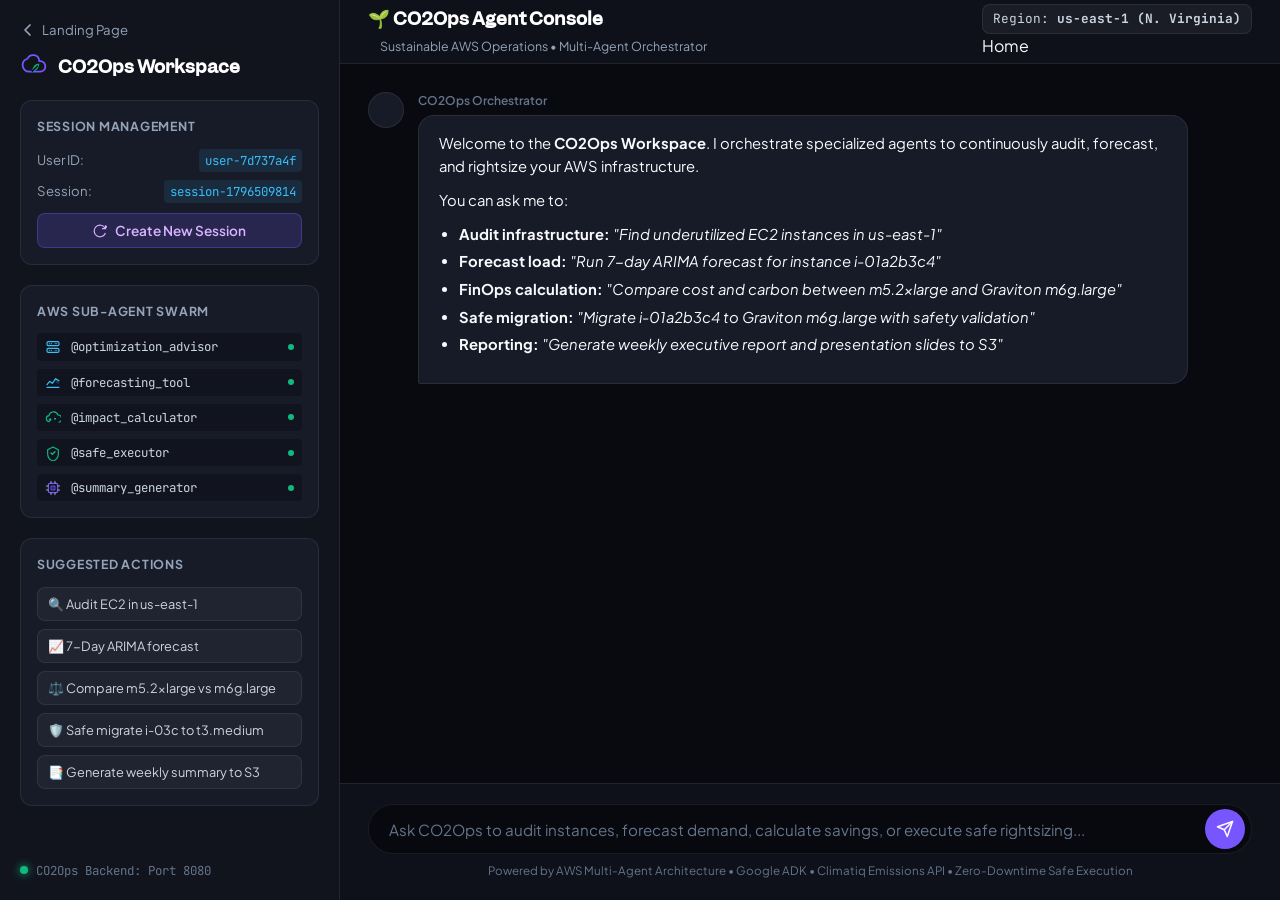
==== commit bb9a3109: "Fixed frontend port wiring for deployment" ====
--- a/Frontend/workspace.html
+++ b/Frontend/workspace.html
@@ -155,7 +155,7 @@
       <div class="workspace-sidebar-footer">
         <div class="backend-pill">
           <span class="status-indicator live"></span>
-          <span>ADK Backend: Port 8080</span>
+          <span>CO2Ops Backend: Port 8080</span>
         </div>
       </div>
     </aside>
